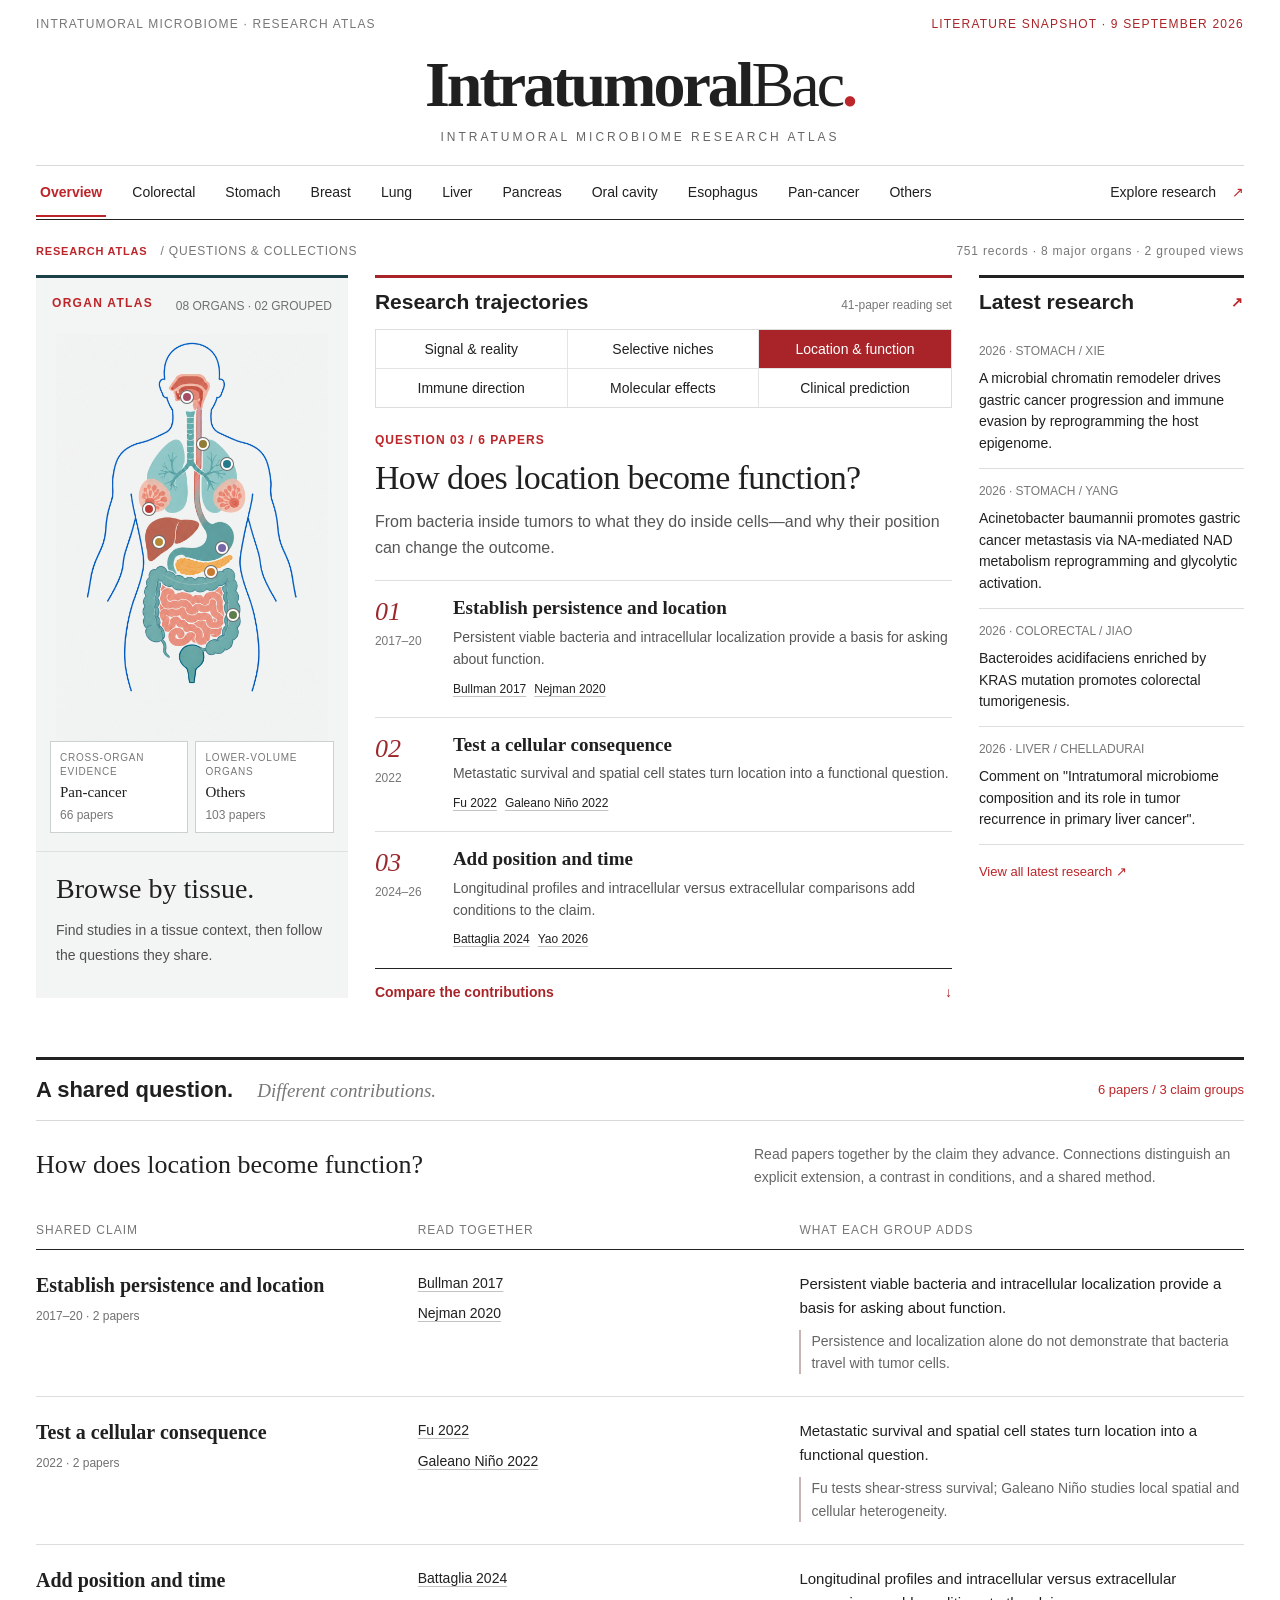
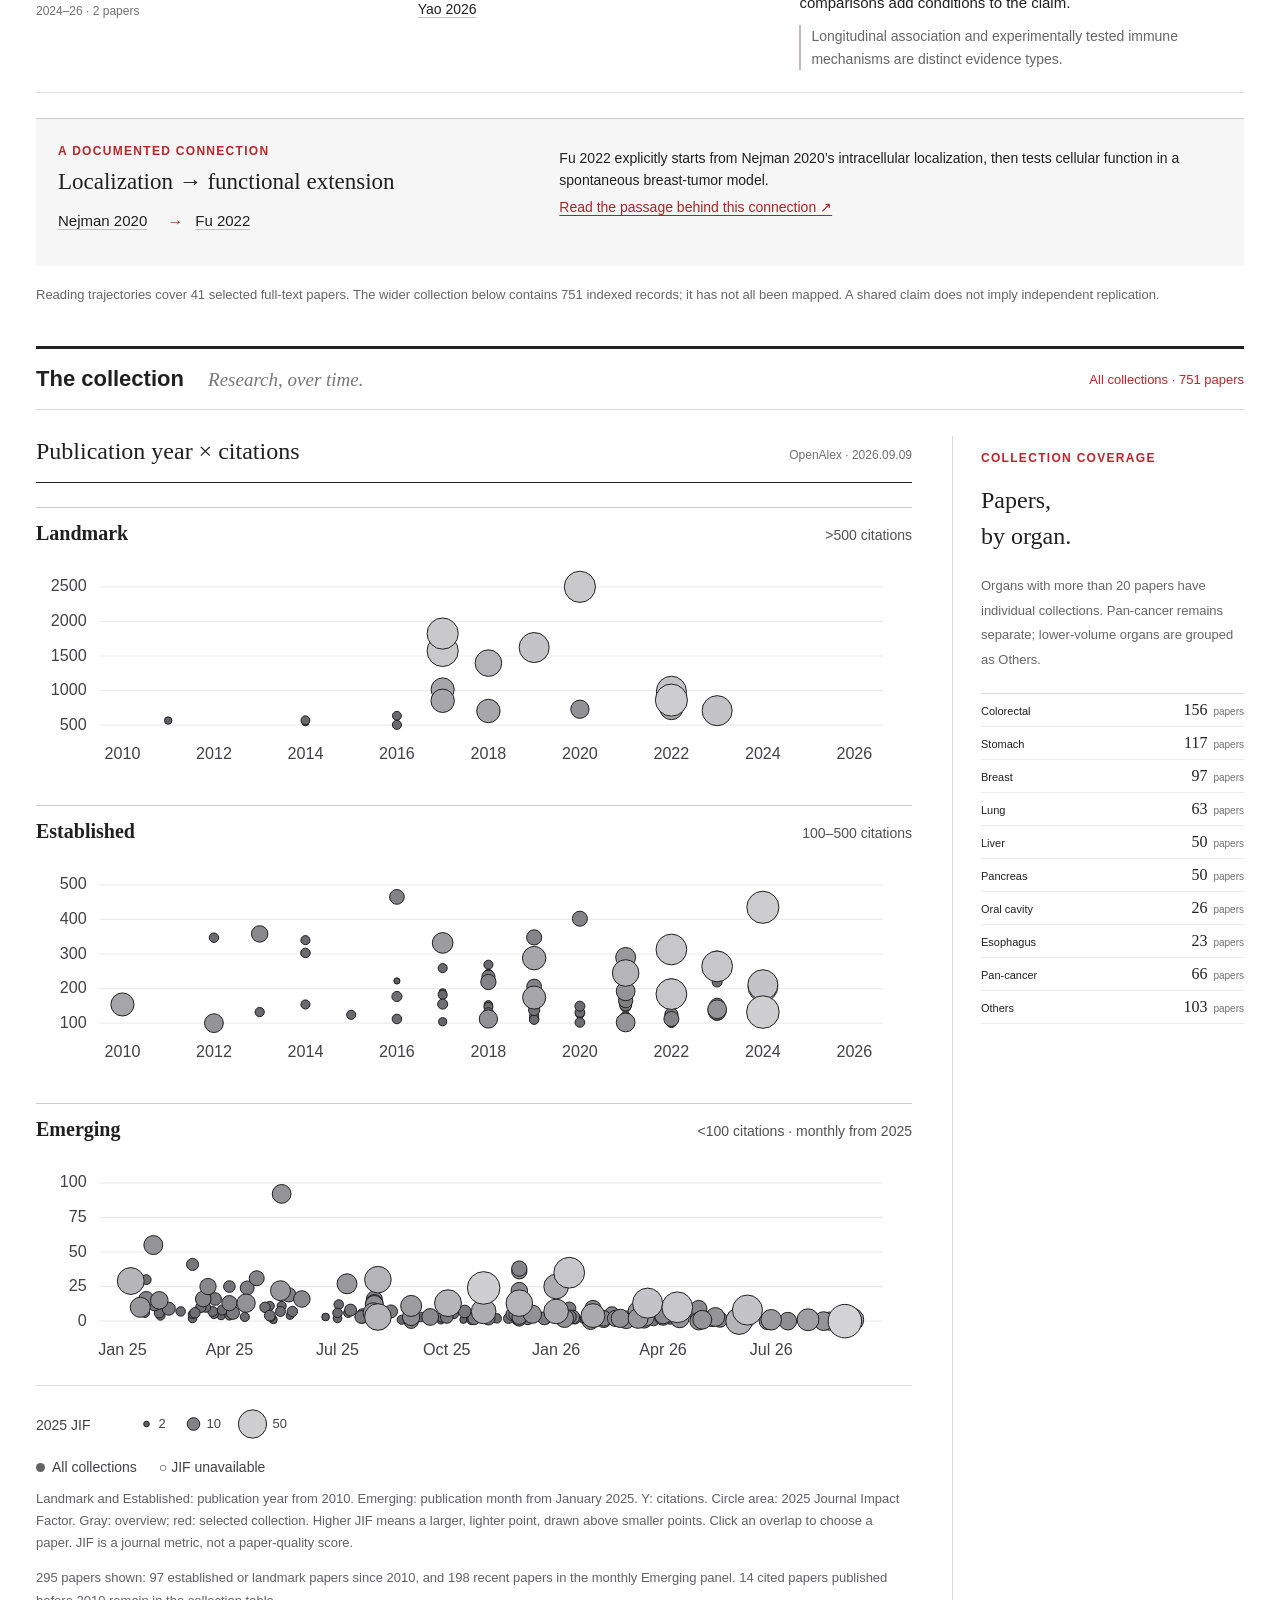
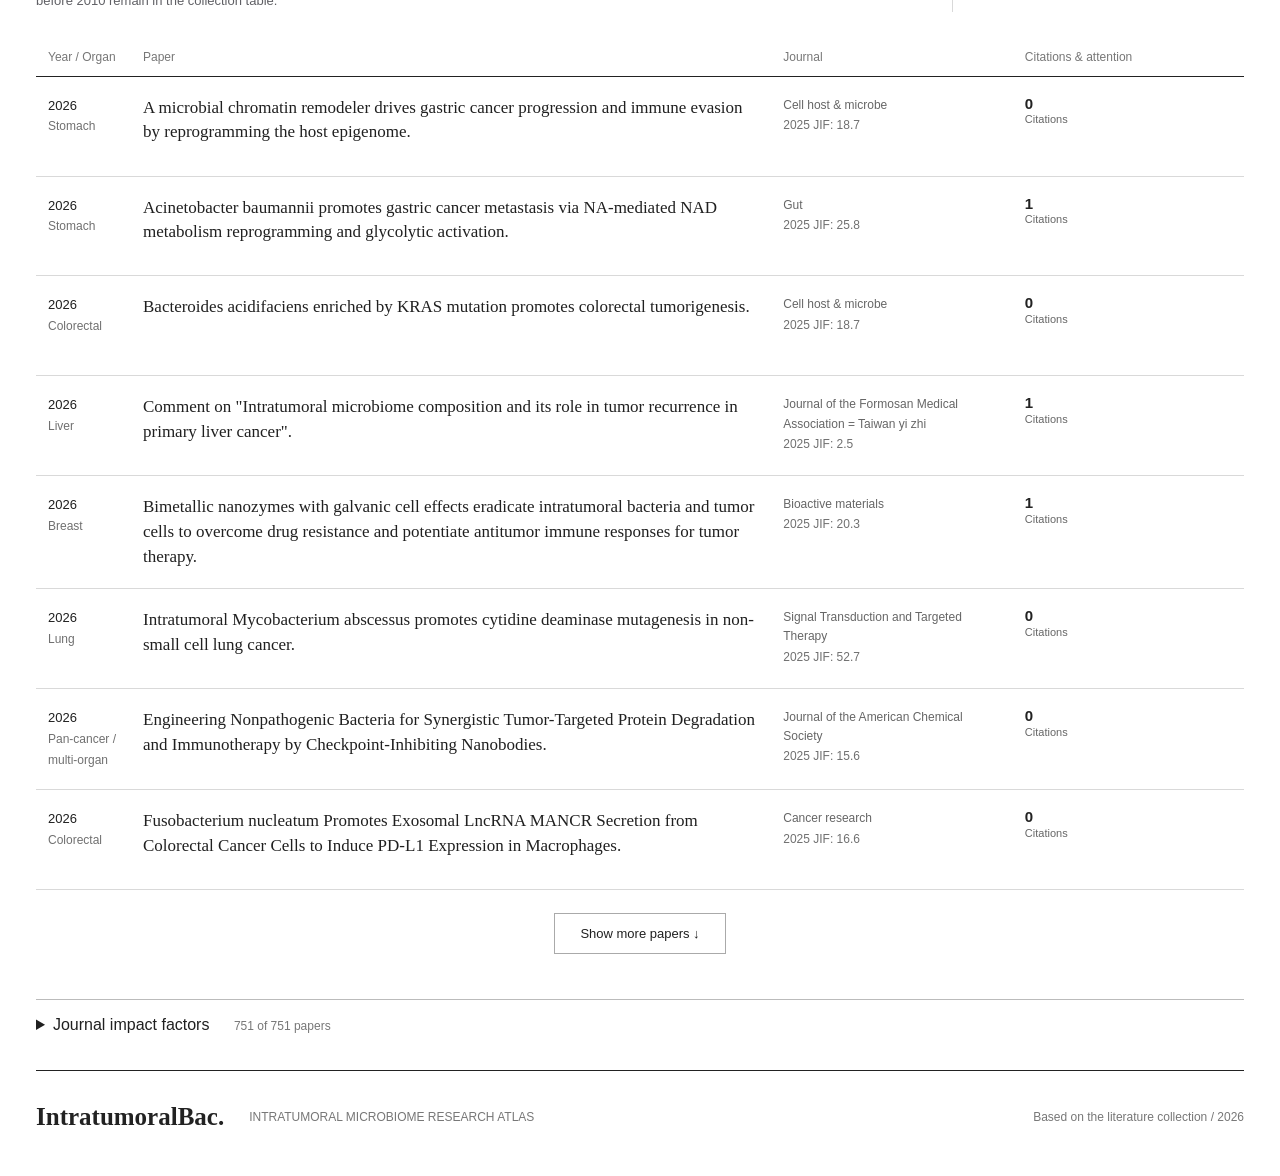
==== index.html @ 0d94b86c "Add research trajectories and editorial citation plots" ====
<!doctype html>
<html lang="en">
<head><meta charset="utf-8"><meta name="viewport" content="width=device-width,initial-scale=1"><title>IntratumoralBac — Intratumoral Microbiome Research</title><meta name="description" content="Explore intratumoral microbiome research by organ, research question, publication year and citations."><link rel="stylesheet" href="style.css"><link rel="stylesheet" href="homepage-study.css"></head>
<body>
<div class="edition"><span>INTRATUMORAL MICROBIOME · RESEARCH ATLAS</span><span>LITERATURE SNAPSHOT · 9 SEPTEMBER 2026</span></div>
<header><a class="wordmark" href="./">Intratumoral<span>Bac</span><i>.</i></a><div class="mast-sub">INTRATUMORAL MICROBIOME RESEARCH ATLAS</div></header>
<nav aria-label="Research topics"><div class="nav-left"><button class="active" data-organ="All">Overview</button></div><a href="#archive">Explore research <span>↗</span></a></nav>
<main>
<div class="issue-line"><span><b>RESEARCH ATLAS</b> / QUESTIONS & COLLECTIONS</span><span id="inventory"></span></div>
<section class="front">
<article class="atlas">
<div class="atlas-top"><span class="eyebrow">ORGAN ATLAS</span><span class="small" id="atlas-count"></span></div>
<div class="body-map"><img src="assets/organ-map.png" alt="Flat human anatomy illustration showing the major organ collections in the research atlas"></div>
<div class="atlas-groups" id="atlas-groups" aria-label="Grouped research collections"></div>
<div class="atlas-caption"><h1>Browse by tissue.</h1><p>Find studies in a tissue context, then follow the questions they share.</p><span class="small">Hover over a point to see the organ and paper count. Pan-cancer and lower-volume organs have dedicated grouped views.</span></div>
</article>
<section class="research-path" aria-label="Research trajectories"><div class="path-heading"><h2 class="rule-title">Research trajectories</h2><span>41-paper reading set</span></div><div id="trajectory-picker" aria-label="Choose a research question"></div><div id="trajectory-lead" aria-live="polite"></div><div id="trajectory-stages"></div><a class="path-link" href="#claim-families">Compare the contributions <span>↓</span></a></section><section class="focus" aria-label="Research focus" hidden><h2 class="rule-title">Research focus</h2><div id="focus"></div><div class="editor-note"><span class="eyebrow">OUR REVIEW LENS</span><h3>Technical rigor.<br>Conceptual novelty.</h3><p>How reliable is the microbial signal? What new question does the study open?</p><span class="small">Review coverage is calculated from the current collection.</span></div></section><aside><h2 class="rule-title"><a class="rule-link" href="latest.html">Latest research <span>↗</span></a></h2><div id="recent"></div><a class="text-link" href="latest.html">View all latest research ↗</a></aside>
</section>
<section class="claim-section" id="claim-families"><div class="section-head"><h2>A shared question. <em>Different contributions.</em></h2><span id="family-scope"></span></div><div class="claim-intro"><h3 id="family-title"></h3><p>Read papers together by the claim they advance. Connections distinguish an explicit extension, a contrast in conditions, and a shared method.</p></div><div id="family-table"></div><div class="connection-strip" id="connection-strip"></div><p class="coverage-note">Reading trajectories cover 41 selected full-text papers. The wider collection below contains 751 indexed records; it has not all been mapped. A shared claim does not imply independent replication.</p></section><section class="archive" id="archive"><div class="section-head"><h2>The collection <em>Research, over time.</em></h2><span id="selection-label">All organs</span></div><div class="index-layout"><div class="chart-panel"><div class="chart-heading"><span>Publication year × citations</span><span class="small">OpenAlex · 2026.09.09</span></div><div class="chart-plots"><section class="citation-band"><h3>Landmark <span>&gt;500 citations</span></h3><svg id="chart-high" viewBox="0 0 760 190" role="img" aria-label="Landmark papers with more than 500 citations"></svg></section><section class="citation-band"><h3>Established <span>100–500 citations</span></h3><svg id="chart-mid" viewBox="0 0 760 190" role="img" aria-label="Established papers with 100 to 500 citations"></svg></section><section class="citation-band"><h3>Emerging <span>&lt;100 citations</span></h3><svg id="chart-low" viewBox="0 0 760 190" role="img" aria-label="Emerging and recent papers with fewer than 100 citations"></svg></section></div><div class="size-legend" aria-label="Circle size legend"><span>2025 JIF</span><svg width="175" height="48" viewBox="0 0 175 48" aria-hidden="true"><circle cx="18" cy="23" r="2.828" fill="#aaa" stroke="#808080"/><text x="30" y="27">2</text><circle cx="65" cy="23" r="6.325" fill="#aaa" stroke="#808080"/><text x="78" y="27">10</text><circle cx="124" cy="23" r="14.142" fill="#aaa" stroke="#808080"/><text x="144" y="27">50</text></svg></div><div class="legend"><span><i style="background:#b83b35"></i>Breast</span><span><i style="background:#b58a36"></i>Liver</span><span><i style="background:#277b88"></i>Lung</span></div><p class="small">X: publication year. Each citation band has its own raw-count Y scale. Circle area: 2025 Journal Impact Factor (released 2026). Select a dot to read the record.</p></div><div class="reading-note"><span class="eyebrow">READING THE EVIDENCE</span><h3>One study.<br>Two questions.</h3><p><b>RIGOR</b> Is the tissue signal reliable?</p><p><b>NOVELTY</b> What does it change?</p><p class="small">Relevant original studies enter the collection. Assessments develop through full-text review.</p></div></div>
<div class="table-wrap"><table><thead><tr><th>Year / Organ</th><th>Paper</th><th>Journal</th><th>Citations &amp; attention</th></tr></thead><tbody id="papers"></tbody></table></div><button id="more" class="more">Show more papers ↓</button></section>
<details class="journal-audit"><summary>Journal impact factors <span id="jif-coverage"></span></summary><p class="small">2025 metric year · 2026 release. Publisher figures are distinguished from institutional reproductions of JCR data. Missing values are not zero. Journal-level metrics do not evaluate individual papers.</p><a class="text-link" href="journal_impact_factors_2025.json" download>Download metrics and sources ↧</a><div class="table-wrap"><table><thead><tr><th>Journal</th><th>Papers</th><th>2025 JIF</th><th>Verification</th><th>Reference</th></tr></thead><tbody id="journal-table"></tbody></table></div></details></main>
<footer><a class="footer-brand" href="./">IntratumoralBac.</a><p>INTRATUMORAL MICROBIOME RESEARCH ATLAS</p><span>Based on the literature collection / 2026</span></footer>
<dialog id="paper-dialog"><button class="close" aria-label="Close record">×</button><div id="detail"></div></dialog>
<script src="organ-config.js"></script><script src="landmark-config.js"></script><script src="data.js"></script><script src="journal-metrics.js"></script><script src="app.js"></script>
<script src="reading-set.js"></script><script src="homepage-study.js"></script><script src="https://embed.altmetric.com/assets/embed.js"></script></body></html>
---- style.css ----
:root{--ink:#202020;--muted:#707070;--line:#d9d9d9;--red:#bc2529;--serif:Georgia,"Times New Roman","Noto Serif SC","Songti SC",SimSun,serif}*{box-sizing:border-box}html{scroll-behavior:smooth}body{margin:0;background:#fff;color:var(--ink);font-family:Arial,"Microsoft YaHei",sans-serif;font-size:16px}a{color:inherit;text-decoration:none}button{font:inherit;color:inherit;cursor:pointer}button:focus-visible,a:focus-visible{outline:3px solid #147da0;outline-offset:4px}.edition{max-width:1280px;margin:auto;padding:17px 0 0;display:flex;justify-content:space-between;font-size:11px;letter-spacing:1.2px;color:#777}header{text-align:center;padding:24px 0 21px}.wordmark{font:64px/.95 var(--serif);letter-spacing:-3px;font-weight:bold}.wordmark span{font-weight:normal}.wordmark i{color:var(--red);font-style:normal}.mast-sub{font-size:12px;letter-spacing:6px;margin-top:14px;color:#666}nav{border-top:1px solid var(--line);border-bottom:1px solid #222;max-width:1280px;margin:auto;display:flex;justify-content:space-between;align-items:center;min-height:55px}nav .nav-left{display:flex;gap:35px}nav button{border:0;background:none;padding:17px 4px;font-size:14px;position:relative}nav button.active{color:var(--red);font-weight:bold}nav button.active:after{content:"";position:absolute;height:3px;background:var(--red);bottom:-1px;left:0;right:0}nav>a{font-size:14px}nav>a span{color:var(--red);margin-left:12px}main{max-width:1280px;margin:auto}.issue-line{display:flex;justify-content:space-between;font-size:12px;color:#777;padding:24px 0 17px;letter-spacing:.8px}.issue-line b{color:var(--red);font-size:11px;margin-right:9px}.front{display:grid;grid-template-columns:minmax(0,1.8fr) minmax(0,1fr) minmax(0,.95fr);gap:27px}.atlas{background:#f3f5f4;position:relative;overflow:hidden;border-top:3px solid #1c4047}.atlas-top{display:flex;justify-content:space-between;padding:20px 24px}.eyebrow{color:var(--red);font-size:12px;letter-spacing:1.3px;font-weight:bold}.small{font-size:12px;line-height:1.7;color:var(--muted)}.body-map{position:relative;width:76%;max-width:340px;margin:-2px auto -3px}.body-map img{width:100%;display:block;mix-blend-mode:multiply}.hotspot{position:absolute;z-index:1;background:white;border:1px solid #245566;border-radius:0;padding:7px 9px;color:#245566;font-size:13px;box-shadow:0 2px 8px #00000008}.hotspot:hover{background:#245566;color:white}.hotspot span{margin-left:8px}.breast{left:-5%;top:29%}.lung{right:-5%;top:30%}.liver{left:-6%;top:49%}.atlas-caption{padding:20px 27px 26px;border-top:1px solid #dce2df}.atlas h1{font:33px/1.35 var(--serif);margin:0 0 12px}.atlas p{font-size:14px;line-height:1.8;margin:0 0 10px;color:#515151}.rule-title{margin:0;border-top:3px solid #222;padding:12px 0 15px;font-size:19px;font-weight:bold}.rule-title span{font-size:10px;letter-spacing:1.5px;color:#777;margin-left:8px}.focus-item{padding:10px 0 24px;margin-bottom:18px;border-bottom:1px solid var(--line)}.focus-item h3{font:23px/1.5 var(--serif);font-weight:bold;margin:12px 0}.focus-item .summary{font-size:14px;line-height:1.8;color:#666}.paper-open{border:0;background:none;padding:0;text-align:left}.paper-open:hover{color:var(--red)}.meta{font-size:11px;color:#777;line-height:1.6}.editor-note{padding-top:5px}.editor-note h3{font:23px/1.5 var(--serif);margin:10px 0}.editor-note p{font-size:14px;line-height:1.8;color:#555}.recent-item{background:#f5f5f5;margin-bottom:9px;padding:15px 16px}.recent-item h3{font-size:14px;line-height:1.7;margin:7px 0 0;font-weight:600}.recent-item .meta{font-size:11px;text-transform:uppercase}.text-link{font-size:13px;display:block;margin-top:19px;color:var(--red)}.archive{margin-top:55px;border-top:3px solid #222}.section-head{display:flex;align-items:center;justify-content:space-between;border-bottom:1px solid var(--line);padding:17px 0}.section-head h2{font-size:22px;margin:0}.section-head em{font:italic 19px var(--serif);font-weight:normal;margin-left:18px;color:#777}.section-head>span{font-size:13px;color:var(--red)}.index-layout{display:grid;grid-template-columns:3fr 1fr;gap:40px;padding:26px 0}.chart-heading{display:flex;justify-content:space-between;font-size:14px}.chart-panel svg{width:100%;display:block;margin:20px 0 5px}.chart-panel p{margin-bottom:0}.legend{display:flex;gap:20px;font-size:12px}.legend i{display:inline-block;width:8px;height:8px;border-radius:50%;margin-right:7px}.reading-note{border-left:1px solid var(--line);padding:12px 0 0 28px}.reading-note h3{font:27px/1.5 var(--serif);margin:16px 0 20px}.reading-note p{font-size:13px;line-height:1.9;color:#666}.reading-note b{color:#222}.table-wrap{overflow:auto}table{border-collapse:collapse;width:100%;text-align:left;font-size:13px}th{font-size:12px;color:#777;font-weight:normal;padding:12px 12px;border-bottom:1px solid #222}td{padding:19px 12px;border-bottom:1px solid var(--line);line-height:1.6;vertical-align:top}td:first-child{width:95px}td:nth-child(2){width:53%}td:nth-child(3){width:20%;font-size:12px;color:#666}td:nth-child(2) button{font:17px/1.45 var(--serif)}td:last-child{white-space:nowrap;color:#888;font-size:12px}.more{display:block;margin:23px auto 45px;padding:12px 25px;background:white;border:1px solid #aaa;font-size:13px}.more:hover{background:#222;color:white}footer{max-width:1280px;margin:0 auto;border-top:1px solid #222;padding:27px 0 40px;display:flex;align-items:center;gap:25px;color:#777;font-size:12px}.footer-brand{font:bold 25px var(--serif);color:#222}footer>span{margin-left:auto}dialog{border:1px solid #ddd;padding:40px;max-width:760px;width:90%;max-height:85vh;overflow:auto}dialog::backdrop{background:#0008}.close{float:right;border:0;background:none;font-size:28px}dialog h2{font:30px/1.35 var(--serif)}dialog p{line-height:1.8}dialog .doi{display:inline-block;background:#222;color:white;padding:12px 20px;margin-top:15px;font-size:14px}circle.dot{cursor:pointer;transition:r .15s}circle.dot:hover,circle.dot:focus-visible{fill-opacity:.9;stroke:#555;stroke-width:2;outline:none}svg text{font-family:Arial,sans-serif;font-size:11px;fill:#777}@media(min-width:1400px){.edition,nav,main,footer{max-width:1320px}.body-map{max-width:340px}}@media(max-width:1360px){.edition,nav,main,footer{margin-left:36px;margin-right:36px}}@media(max-width:950px){.front{grid-template-columns:1.3fr 1fr}.front aside{grid-column:1/-1}#recent{display:grid;grid-template-columns:repeat(3,1fr);gap:10px}.index-layout{grid-template-columns:1fr}.reading-note{display:none}.wordmark{font-size:52px}.edition{font-size:10px}.body-map{width:85%}}@media(max-width:600px){.edition,nav,main,footer{margin-left:20px;margin-right:20px}.edition>span:last-child{display:none}header{padding:25px 0}.wordmark{font-size:39px;letter-spacing:-2px}.mast-sub{font-size:10px}nav .nav-left{gap:16px}nav>a{font-size:12px}.front{display:block}.focus,aside{margin-top:28px}.body-map{max-width:300px}.atlas h1{font-size:28px}.atlas-caption{padding:20px}#recent{grid-template-columns:1fr 1fr}.issue-line{font-size:10px}.section-head em{display:block;margin:8px 0 0;font-size:16px}.chart-heading .small{font-size:10px}footer{display:block}.footer-brand{display:block}footer>span{display:block}table{min-width:680px}.archive{margin-top:35px}}

/* English labels cover the original raster labels at their source positions. */
.hotspot,.map-label{display:flex;align-items:center;justify-content:center;background:#f3f5f4;font-size:clamp(10px,1vw,13px);font-weight:600;box-shadow:none;white-space:nowrap}.hotspot{height:6%;padding:0 3px}.breast{left:0;top:29.8%;width:21%}.lung{right:-2%;top:29.8%;width:16%}.liver{left:0;top:48%;width:17%}.map-label{position:absolute;height:6%;pointer-events:none;color:#245566;z-index:2}.stomach{right:-3%;top:48%;width:17%}.pancreas{right:-9%;top:55%;width:25%}.colon{left:-3%;top:67%;width:23%}.bladder{right:-8%;top:78%;width:24%}.mast-sub{letter-spacing:3px}.recent-item h3{line-height:1.5}.focus-item h3{font-size:21px}.focus-item .eyebrow{font-size:10px;letter-spacing:.7px}.atlas h1{font-size:34px}.rule-title{font-size:21px}.table-wrap td:last-child{white-space:normal}

.size-legend{display:flex;align-items:center;gap:10px;font-size:12px;color:#666}.chart-panel .size-legend svg{width:220px;max-width:100%;margin:0}.journal-audit{border-top:1px solid #bbb;margin-bottom:36px;padding-top:16px}.journal-audit summary{cursor:pointer;font-size:16px}.journal-audit summary span{font-size:12px;color:#777;margin-left:20px}.journal-audit td:first-child{width:42%}.journal-audit td:nth-child(2){width:8%}.journal-audit td:nth-child(3){width:12%}.journal-audit td:last-child{white-space:nowrap}.journal-audit a{color:#8a3030}

/* Point-only organ navigation. Labels are disclosed only on hover or keyboard focus. */
.organ-dot{position:absolute;z-index:2;width:13px;height:13px;border:2px solid #fff;border-radius:50%;padding:0;background:#bc2529;box-shadow:0 0 0 1px #6e6e6e;transition:transform .18s ease,background .18s ease}.organ-dot span{position:absolute;left:50%;bottom:calc(100% + 10px);transform:translate(-50%,4px);opacity:0;pointer-events:none;background:#202020;color:#fff;padding:5px 8px;font-size:11px;font-weight:bold;line-height:1;white-space:nowrap;transition:opacity .18s ease,transform .18s ease}.organ-dot:hover,.organ-dot:focus-visible{transform:scale(1.85);background:#8f1e22;outline:none}.organ-dot:hover span,.organ-dot:focus-visible span{opacity:1;transform:translate(-50%,0)}.organ-dot.breast{left:31.5%;top:38.2%}.organ-dot.lung{left:62%;top:31.5%}.organ-dot.liver{left:39.5%;top:51.2%}

.chart-plots{display:grid;gap:20px;margin:20px 0 12px}.citation-band{border-top:1px solid var(--line);padding-top:9px}.citation-band h3{display:flex;justify-content:space-between;margin:0;font-size:12px;letter-spacing:.6px;text-transform:uppercase}.citation-band h3 span{font-weight:normal;color:var(--muted);letter-spacing:0;text-transform:none}.chart-panel .citation-band svg{margin:6px 0 0}@media(max-width:600px){.chart-plots{gap:16px}.citation-band h3{font-size:11px}}

.citation-count{display:block;font-size:11px;line-height:1.4;color:#666}.citation-count b{display:block;font-size:15px;line-height:1.1;color:#222}.citation-count span{display:block}

.altmetric-embed{display:block;margin-top:7px;min-height:22px}

.organ-counts{margin-top:22px;border-top:1px solid var(--line)}.organ-count{display:grid;grid-template-columns:1fr auto auto;gap:7px;align-items:baseline;padding:13px 0;border-bottom:1px solid var(--line);font-size:14px}.organ-count b{font:28px/1 var(--serif);font-weight:normal}.organ-count small{font-size:11px;color:var(--muted)}.organ-total{margin-top:18px}

.taxa-groups{margin-top:20px}.taxa-rank{border-top:1px solid var(--line);padding:12px 0}.taxa-rank h4{display:flex;justify-content:space-between;margin:0 0 8px;font-size:13px}.taxa-rank h4 span{font-size:10px;color:var(--muted);font-weight:normal}.taxa-rank ul,.organ-counts{list-style:none;margin:0;padding:0}.taxa-rank li{display:grid;grid-template-columns:1fr auto auto;gap:6px;align-items:baseline;padding:5px 0;font-size:11px}.taxa-rank li i{line-height:1.35}.taxa-rank li b,.organ-counts b{font:16px/1 var(--serif);font-weight:normal}.taxa-rank li small,.organ-counts small{font-size:10px;color:var(--muted)}.organ-counts{margin-top:20px;border-top:1px solid var(--line)}.organ-counts li{border-bottom:1px solid #ececec}.organ-counts button{width:100%;border:0;background:none;display:grid;grid-template-columns:1fr auto auto;gap:6px;align-items:baseline;padding:8px 0;text-align:left;font-size:11px}.organ-counts button:hover span{color:var(--red)}
@media(max-width:950px){.reading-note{display:block;border-left:0;border-top:1px solid var(--line);padding:24px 0 0}}
.organ-dot.stomach{left:58.5%;top:51.7%;background:#7566a5}.organ-dot.stomach:hover,.organ-dot.stomach:focus-visible{background:#5a4a8b}

/* Dense organ collections stay usable without turning the header into a filter panel. */
nav .nav-left{min-width:0;max-width:calc(100% - 150px);overflow-x:auto;scrollbar-width:thin;white-space:nowrap}.legend{flex-wrap:wrap;row-gap:8px}.organ-dot{margin:-6px 0 0 -6px}circle.dot{transition:transform .15s,fill-opacity .15s;transform-box:fill-box;transform-origin:center}circle.dot:hover,circle.dot:focus-visible{transform:scale(1.35)}
.status-badge{display:inline-block;margin:0 .45rem .35rem 0;padding:.16rem .38rem;border:1px solid #777;color:#555;font:700 .66rem/1.1 Arial,sans-serif;letter-spacing:.08em}.status-badge.retracted{border-color:#9e2f2a;background:#f6e7e5;color:#8b211d}.retraction-note{padding:.75rem;border-left:4px solid #a62f29;background:#f8ecea;color:#5f1d19}

/* The atlas exposes only organ collections above the 20-paper threshold. */
.body-map{width:72%;max-width:360px;margin:-8px auto -2px}.organ-dot span{min-width:max-content;text-align:center;line-height:1.25}.organ-dot span small{display:block;margin-top:3px;color:#d8d8d8;font-size:9px;font-weight:normal}.atlas-groups{display:grid;grid-template-columns:1fr 1fr;gap:9px;margin:0 24px 20px}.atlas-groups button{display:grid;grid-template-columns:1fr auto;align-items:end;gap:3px 10px;border:1px solid #cbd1cf;background:#fff;padding:11px 12px;text-align:left}.atlas-groups button:hover,.atlas-groups button:focus-visible{border-color:#1c4047;background:#e8eeec}.atlas-groups span{grid-column:1/-1;font-size:9px;letter-spacing:.8px;color:#777}.atlas-groups b{font:16px/1.2 var(--serif)}.atlas-groups small{font-size:10px;color:#777;white-space:nowrap}.others-members{margin:16px 0;border-top:1px solid var(--line);border-bottom:1px solid var(--line);padding:10px 0}.others-members summary{cursor:pointer;font-size:12px;font-weight:bold}.others-members ul{list-style:none;margin:8px 0 0;padding:0}.others-members li{display:flex;justify-content:space-between;gap:12px;padding:4px 0;font-size:11px;color:#666}.others-members li b{font:14px/1 var(--serif);font-weight:normal;color:#222}
@media(max-width:600px){.body-map{width:78%}.atlas-groups{margin-left:20px;margin-right:20px}.atlas-groups button{display:block}.atlas-groups b,.atlas-groups small{display:block}.atlas-groups small{margin-top:4px}}

.rule-link{display:flex;align-items:center;justify-content:space-between}.rule-link span{color:var(--red);font-size:14px}.publication-date{font-size:14px;color:#555;border-left:3px solid var(--red);padding-left:12px}.latest-page{padding-bottom:55px}.latest-intro{display:flex;align-items:end;justify-content:space-between;gap:30px;padding:42px 0 25px;border-bottom:3px solid #222}.latest-intro h1{font:46px/1.08 var(--serif);margin:8px 0 0}.latest-intro p{max-width:520px;color:#666;line-height:1.7;margin:0}.latest-toolbar{display:flex;justify-content:space-between;align-items:center;padding:18px 0 8px;color:#777;font-size:13px}.latest-page td:first-child{width:190px}.latest-page td:nth-child(2){width:50%}.latest-page .paper-date{font-weight:bold;color:#222}.back-link{color:var(--red);font-size:13px}@media(max-width:600px){.latest-intro{display:block}.latest-intro h1{font-size:36px}.latest-intro p{margin-top:18px}.latest-toolbar{align-items:flex-start;gap:20px}.latest-page td:first-child{width:155px}}
.paper-abstract{margin:26px 0 20px;padding:20px 0;border-top:1px solid var(--line);border-bottom:1px solid var(--line)}.paper-abstract>p:not(.small){font-size:15px;line-height:1.85;color:#353535}.paper-abstract a{color:var(--red)}
.focus-empty{margin:4px 0 28px;padding:18px 0;border-bottom:1px solid var(--line);font:italic 17px/1.6 var(--serif);color:#777}
---- homepage-study.css ----
:root{--path-red:#a92428;--path-ink:#252525}.edition{font-size:12px}.edition span:last-child{color:var(--path-red)}.front{grid-template-columns:minmax(220px,1fr) minmax(410px,1.85fr) minmax(200px,.85fr);gap:27px}.atlas{align-self:start}.atlas-top{padding:18px 16px;gap:8px;flex-wrap:wrap}.body-map{width:87%;margin:0 auto;max-width:310px}.atlas-caption{padding:20px}.atlas h1{font-size:28px;line-height:1.2}.atlas p{font-size:14px}.atlas-groups{margin:0 14px 18px;gap:7px}.atlas-groups button{display:block;padding:9px}.atlas-groups span{font-size:10px;line-height:1.4;display:block}.atlas-groups b{font-size:15px;display:block;margin:4px 0}.atlas-groups small{font-size:12px;white-space:normal}.atlas-caption>.small{display:none}.path-heading{border-top:3px solid var(--path-red);display:flex;align-items:baseline;justify-content:space-between;gap:14px;padding:12px 0 15px}.path-heading .rule-title{border:0;padding:0;font-size:21px}.path-heading>span{font-size:12px;color:#777;white-space:nowrap}#trajectory-picker{display:grid;grid-template-columns:repeat(3,1fr);gap:0;border:1px solid #ddd;margin-bottom:22px}#trajectory-picker button{border:0;border-right:1px solid #e4e4e4;border-bottom:1px solid #e4e4e4;background:white;padding:10px 6px;font-size:14px;text-align:center;line-height:1.3}#trajectory-picker button:nth-child(3n){border-right:0}#trajectory-picker button:nth-child(n+4){border-bottom:0}#trajectory-picker button[aria-pressed=true]{background:#a92428;color:white}#trajectory-lead .eyebrow{font-size:12px;letter-spacing:1px}#trajectory-lead h2{font:34px/1.12 var(--serif);letter-spacing:-.6px;margin:11px 0 12px}#trajectory-lead>p{font-size:16px;line-height:1.6;color:#555;margin:0 0 20px}.path-stage{display:grid;grid-template-columns:64px 1fr;gap:14px;padding:15px 0;border-top:1px solid #dedede}.stage-number{font:italic 26px/1 var(--serif);color:#9b282b;margin-top:3px}.stage-number span{display:block;font:12px/1.5 Arial,sans-serif;color:#777;margin-top:7px}.path-stage h3{font:700 19px/1.3 var(--serif);margin:0 0 6px}.path-stage p{font-size:14px;line-height:1.55;color:#555;margin:0 0 8px}.paper-ref{border:0;background:none;padding:0 8px 0 0;font-size:12px;text-decoration:underline;text-decoration-color:#c3c3c3;text-underline-offset:3px;margin:0 0 3px;line-height:1.6}.paper-ref:hover{color:var(--path-red)}.path-link{display:flex;justify-content:space-between;padding:15px 0;border-top:1px solid #222;color:var(--path-red);font-size:14px;font-weight:bold}.recent-item{background:none;padding:13px 0;border-bottom:1px solid #ddd;margin:0}.recent-item h3{font-size:14px;font-weight:normal;line-height:1.55}.recent-item .meta{font-size:12px}.recent-item:nth-child(n+5){display:none}.claim-section{margin-top:42px;border-top:3px solid #222;scroll-margin-top:20px}.claim-intro{display:flex;justify-content:space-between;align-items:center;gap:32px;padding:22px 0}.claim-intro h3{font:26px/1.25 var(--serif);max-width:520px;margin:0}.claim-intro p{max-width:490px;font-size:14px;line-height:1.65;color:#666;margin:0}.claim-grid{display:grid;grid-template-columns:1fr 1fr 1.25fr;gap:26px;border-bottom:1px solid #ddd;padding:22px 0}.claim-grid.grid-head{font-size:12px;letter-spacing:1px;color:#777;padding:12px 0;border-bottom:1px solid #222}.claim-grid h4{font:700 20px/1.3 var(--serif);margin:0 0 8px}.claim-grid p{font-size:15px;line-height:1.6;margin:0}.claim-grid .paper-ref{display:block;font-size:14px;margin:0 0 8px;text-align:left}.claim-grid .constraint{font-size:14px;color:#666;margin-top:10px;border-left:2px solid #c9b4b4;padding-left:10px}.connection-strip{border-top:1px solid #ccc;margin-top:25px;background:#f6f6f6;padding:22px;display:grid;grid-template-columns:1fr 1.4fr;gap:28px}.connection-strip h3{font:23px/1.3 var(--serif);margin:8px 0 12px}.connection-strip p{font-size:14px;line-height:1.6;margin:6px 0}.connection-papers{display:flex;align-items:center;gap:12px;flex-wrap:wrap;margin:8px 0}.connection-papers .paper-ref{font-size:15px}.connection-papers>span{color:var(--path-red)}.connection-strip .proof{border:0;background:none;padding:0;color:var(--path-red);font-size:14px;text-decoration:underline;text-underline-offset:3px}.coverage-note{font-size:13px;line-height:1.7;color:#666;margin:18px 0 0}.archive{margin-top:40px}.demo-proof{font-size:14px;line-height:1.7;border-left:3px solid #a92428;background:#f8f6f6;margin:18px 0;padding:15px}.demo-proof small{font-size:12px;color:#666;display:block;margin-bottom:8px}.source-intro{font-size:16px!important}.reading-note h3{font-size:24px}.small{font-size:12px}.section-head>span{font-size:13px}nav .nav-left{gap:22px}.atlas .organ-dot{width:12px;height:12px}@media(max-width:1120px){.front{grid-template-columns:minmax(210px,.85fr) minmax(400px,1.6fr)}.front>aside{grid-column:1/-1}#recent{display:grid;grid-template-columns:repeat(4,1fr);gap:22px}.claim-grid{gap:18px}}@media(max-width:740px){.front{display:flex;flex-direction:column}.research-path{order:0;width:100%}.atlas{order:1;width:100%;margin-top:26px}.front>aside{order:2;width:100%}.body-map{max-width:240px}.atlas-groups{max-width:340px;margin:0 auto 20px}.atlas-caption{text-align:center}.atlas-top{padding:18px 20px}.path-heading{flex-wrap:wrap;gap:6px}#trajectory-lead h2{font-size:31px}.claim-intro{display:block}.claim-intro p{margin-top:12px}.claim-grid{grid-template-columns:1fr;gap:10px}.claim-grid.grid-head{display:none}.claim-grid .paper-ref{display:inline-block;margin-right:12px}.connection-strip{grid-template-columns:1fr;gap:12px}#recent{grid-template-columns:1fr 1fr}.section-head{gap:14px;align-items:start}.section-head>span{max-width:110px;text-align:right}.issue-line{gap:12px}.issue-line>span:last-child{text-align:right}.edition span:last-child{display:block;font-size:10px}.edition{gap:12px;font-size:10px}.mast-sub{font-size:10px;letter-spacing:1.3px}.path-stage{grid-template-columns:47px 1fr;gap:11px}}

/* Editorial chart treatment: strong type, quiet guides, one active accent. */
.chart-heading{font:24px/1.3 var(--serif);align-items:baseline;gap:16px;padding-bottom:15px;border-bottom:1px solid #222}
.chart-heading .small{font:12px/1.5 Arial,sans-serif;white-space:nowrap}
.chart-plots{gap:28px;margin-top:24px}
.citation-band{padding-top:12px;border-top:1px solid #ccc}
.citation-band h3{font:700 20px/1.3 var(--serif);letter-spacing:0;text-transform:none;align-items:baseline;gap:14px}
.citation-band h3 span{font:14px/1.4 Arial,sans-serif;color:#515151}
.chart-panel .citation-band svg{margin-top:12px}
.chart-panel .citation-band svg text{font-size:14px;fill:#424246}
.chart-panel .citation-band circle.dot{transition:fill .15s,stroke .15s,fill-opacity .15s}
.chart-panel .citation-band circle.dot:hover,.chart-panel .citation-band circle.dot:focus-visible{fill-opacity:1;stroke:#72191d;stroke-width:1.5;transform:none}
.chart-panel .citation-band circle.dot:focus-visible{outline:2px solid #202020;outline-offset:3px}
.chart-panel .legend{gap:22px;font-size:14px;color:#424246;margin:10px 0}
.chart-panel .legend i{width:9px;height:9px}
.chart-panel .size-legend{font-size:14px;color:#424246;gap:16px;border-top:1px solid #ddd;padding-top:15px}
.chart-panel .size-legend svg text{fill:#424246;font-size:13px}
.chart-panel .size-legend circle{fill:#626267;stroke:#626267}
.chart-panel>p.small{font-size:13px;line-height:1.7;color:#606065}
@media(max-width:600px){.citation-band{overflow-x:auto}.chart-panel .citation-band svg{min-width:620px}.citation-band h3{font-size:20px}.citation-band h3 span{font-size:13px}.chart-heading{font-size:22px;flex-wrap:wrap}.chart-heading .small{font-size:12px}}
/* White separators keep overlapping filled points distinguishable. */
.chart-panel .citation-band circle.dot{stroke:#fff;stroke-width:1.4px;stroke-opacity:1;vector-effect:non-scaling-stroke}
.chart-panel .citation-band circle.dot[fill="none"]{stroke:#424246;stroke-width:1.2px}
.chart-panel .citation-band circle.dot:hover,.chart-panel .citation-band circle.dot:focus-visible{stroke:#fff;stroke-width:2px}
/* Black-outline variant for comparison. */
.chart-panel .citation-band circle.dot{stroke:#202020;stroke-width:1px;stroke-opacity:1}
.chart-panel .citation-band circle.dot[fill="none"]{stroke:#202020;stroke-width:1px}
.chart-panel .citation-band circle.dot:hover,.chart-panel .citation-band circle.dot:focus-visible{stroke:#111;stroke-width:1.6px}

/* Keep JIF lightness stable on hover; borders and the picker provide emphasis. */
.chart-panel .citation-band circle.dot:hover,.chart-panel .citation-band circle.dot:focus-visible{fill-opacity:1;stroke:#111;stroke-width:1.8px}
.overlap-papers{display:grid;gap:0;margin-top:22px}
.overlap-paper{display:block;width:100%;text-align:left;border:0;border-top:1px solid #d2d2d2;background:white;padding:18px 10px;line-height:1.6}
.overlap-paper:hover{background:#f4f4f4}
.overlap-paper strong{display:block;font:21px/1.35 var(--serif);margin:7px 0;color:#202020}
.overlap-paper>span{display:block;font-size:13px;color:#555}
.overlap-paper .overlap-meta{color:#a92428;font-size:12px}
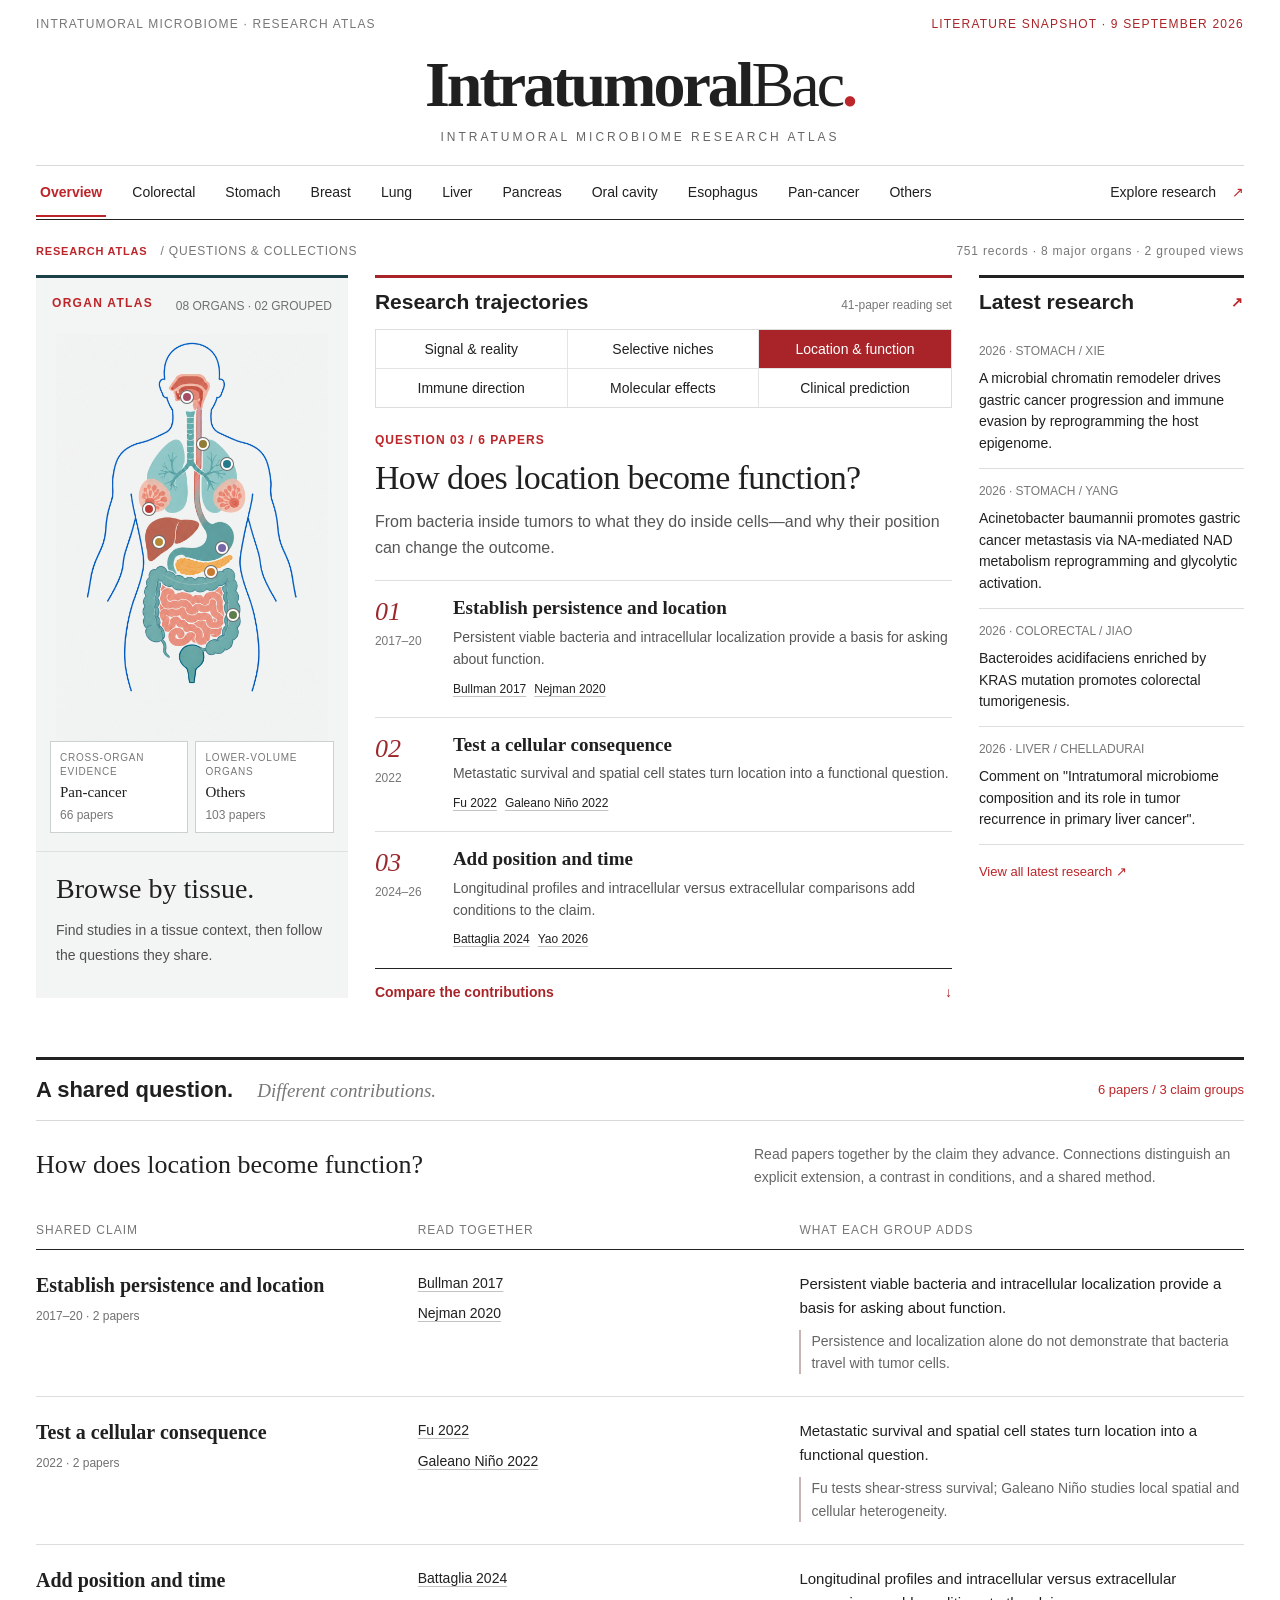
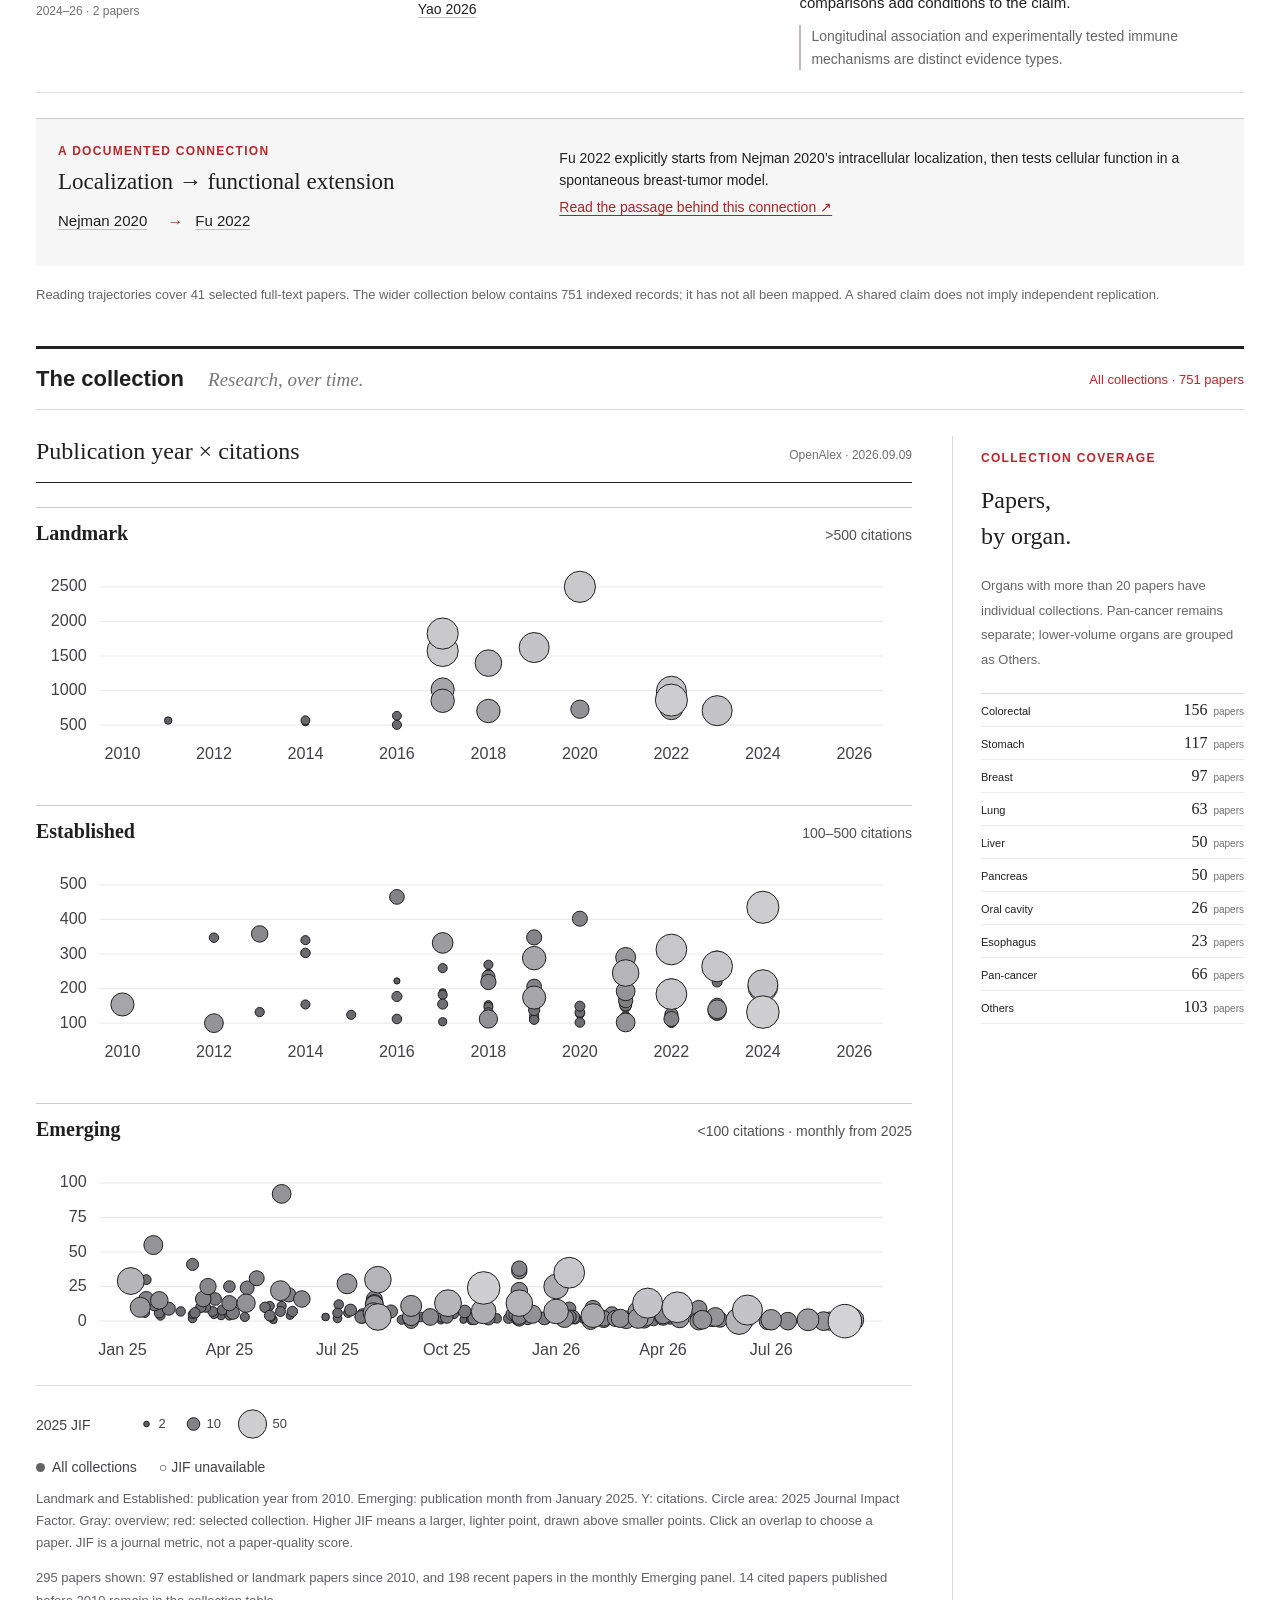
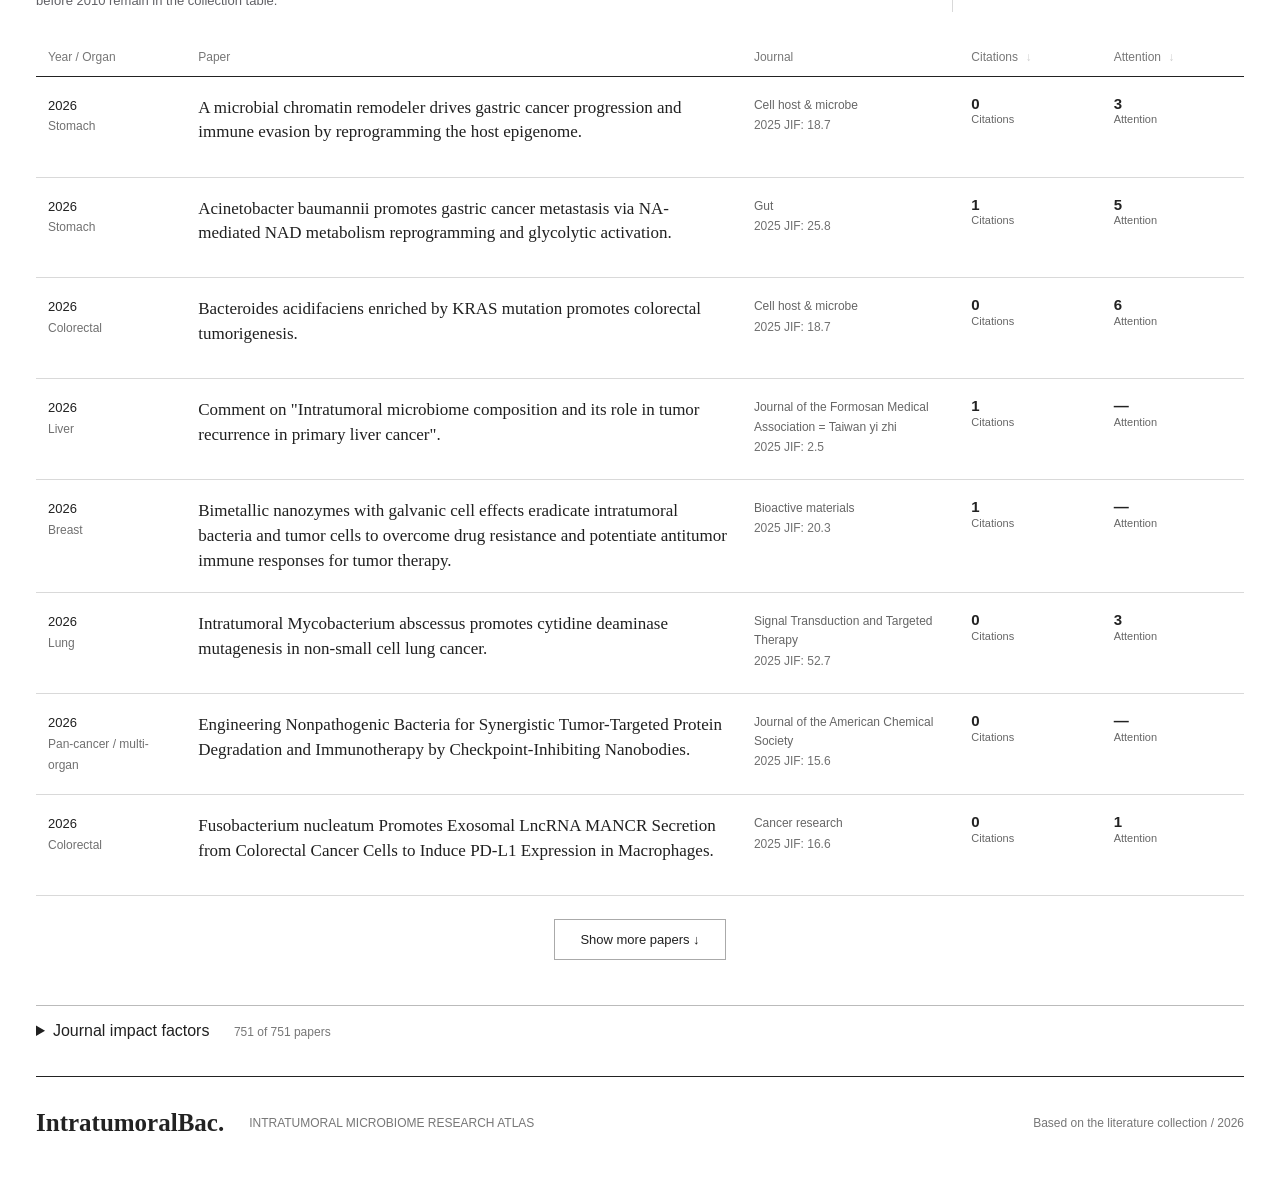
==== commit 97574653: "Restore organ focus and add metric sorting" ====
--- a/index.html
+++ b/index.html
@@ -14,11 +14,11 @@
 <div class="atlas-groups" id="atlas-groups" aria-label="Grouped research collections"></div>
 <div class="atlas-caption"><h1>Browse by tissue.</h1><p>Find studies in a tissue context, then follow the questions they share.</p><span class="small">Hover over a point to see the organ and paper count. Pan-cancer and lower-volume organs have dedicated grouped views.</span></div>
 </article>
-<section class="research-path" aria-label="Research trajectories"><div class="path-heading"><h2 class="rule-title">Research trajectories</h2><span>41-paper reading set</span></div><div id="trajectory-picker" aria-label="Choose a research question"></div><div id="trajectory-lead" aria-live="polite"></div><div id="trajectory-stages"></div><a class="path-link" href="#claim-families">Compare the contributions <span>↓</span></a></section><section class="focus" aria-label="Research focus" hidden><h2 class="rule-title">Research focus</h2><div id="focus"></div><div class="editor-note"><span class="eyebrow">OUR REVIEW LENS</span><h3>Technical rigor.<br>Conceptual novelty.</h3><p>How reliable is the microbial signal? What new question does the study open?</p><span class="small">Review coverage is calculated from the current collection.</span></div></section><aside><h2 class="rule-title"><a class="rule-link" href="latest.html">Latest research <span>↗</span></a></h2><div id="recent"></div><a class="text-link" href="latest.html">View all latest research ↗</a></aside>
+<section class="research-path" aria-label="Research trajectories"><div class="path-heading"><h2 class="rule-title">Research trajectories</h2><span>41-paper reading set</span></div><div id="trajectory-picker" aria-label="Choose a research question"></div><div id="trajectory-lead" aria-live="polite"></div><div id="trajectory-stages"></div><a class="path-link" href="#claim-families">Compare the contributions <span>↓</span></a></section><section class="focus" aria-label="Research focus" hidden><h2 class="rule-title">Research focus <span id="focus-label"></span></h2><div id="focus"></div><div class="editor-note"><span class="eyebrow">OUR REVIEW LENS</span><h3>Technical rigor.<br>Conceptual novelty.</h3><p>How reliable is the microbial signal? What new question does the study open?</p><span class="small">Review coverage is calculated from the current collection.</span></div></section><aside><h2 class="rule-title"><a class="rule-link" href="latest.html">Latest research <span>↗</span></a></h2><div id="recent"></div><a class="text-link" href="latest.html">View all latest research ↗</a></aside>
 </section>
 <section class="claim-section" id="claim-families"><div class="section-head"><h2>A shared question. <em>Different contributions.</em></h2><span id="family-scope"></span></div><div class="claim-intro"><h3 id="family-title"></h3><p>Read papers together by the claim they advance. Connections distinguish an explicit extension, a contrast in conditions, and a shared method.</p></div><div id="family-table"></div><div class="connection-strip" id="connection-strip"></div><p class="coverage-note">Reading trajectories cover 41 selected full-text papers. The wider collection below contains 751 indexed records; it has not all been mapped. A shared claim does not imply independent replication.</p></section><section class="archive" id="archive"><div class="section-head"><h2>The collection <em>Research, over time.</em></h2><span id="selection-label">All organs</span></div><div class="index-layout"><div class="chart-panel"><div class="chart-heading"><span>Publication year × citations</span><span class="small">OpenAlex · 2026.09.09</span></div><div class="chart-plots"><section class="citation-band"><h3>Landmark <span>&gt;500 citations</span></h3><svg id="chart-high" viewBox="0 0 760 190" role="img" aria-label="Landmark papers with more than 500 citations"></svg></section><section class="citation-band"><h3>Established <span>100–500 citations</span></h3><svg id="chart-mid" viewBox="0 0 760 190" role="img" aria-label="Established papers with 100 to 500 citations"></svg></section><section class="citation-band"><h3>Emerging <span>&lt;100 citations</span></h3><svg id="chart-low" viewBox="0 0 760 190" role="img" aria-label="Emerging and recent papers with fewer than 100 citations"></svg></section></div><div class="size-legend" aria-label="Circle size legend"><span>2025 JIF</span><svg width="175" height="48" viewBox="0 0 175 48" aria-hidden="true"><circle cx="18" cy="23" r="2.828" fill="#aaa" stroke="#808080"/><text x="30" y="27">2</text><circle cx="65" cy="23" r="6.325" fill="#aaa" stroke="#808080"/><text x="78" y="27">10</text><circle cx="124" cy="23" r="14.142" fill="#aaa" stroke="#808080"/><text x="144" y="27">50</text></svg></div><div class="legend"><span><i style="background:#b83b35"></i>Breast</span><span><i style="background:#b58a36"></i>Liver</span><span><i style="background:#277b88"></i>Lung</span></div><p class="small">X: publication year. Each citation band has its own raw-count Y scale. Circle area: 2025 Journal Impact Factor (released 2026). Select a dot to read the record.</p></div><div class="reading-note"><span class="eyebrow">READING THE EVIDENCE</span><h3>One study.<br>Two questions.</h3><p><b>RIGOR</b> Is the tissue signal reliable?</p><p><b>NOVELTY</b> What does it change?</p><p class="small">Relevant original studies enter the collection. Assessments develop through full-text review.</p></div></div>
-<div class="table-wrap"><table><thead><tr><th>Year / Organ</th><th>Paper</th><th>Journal</th><th>Citations &amp; attention</th></tr></thead><tbody id="papers"></tbody></table></div><button id="more" class="more">Show more papers ↓</button></section>
-<details class="journal-audit"><summary>Journal impact factors <span id="jif-coverage"></span></summary><p class="small">2025 metric year · 2026 release. Publisher figures are distinguished from institutional reproductions of JCR data. Missing values are not zero. Journal-level metrics do not evaluate individual papers.</p><a class="text-link" href="journal_impact_factors_2025.json" download>Download metrics and sources ↧</a><div class="table-wrap"><table><thead><tr><th>Journal</th><th>Papers</th><th>2025 JIF</th><th>Verification</th><th>Reference</th></tr></thead><tbody id="journal-table"></tbody></table></div></details></main>
+<div class="table-wrap"><table class="paper-table"><thead><tr><th>Year / Organ</th><th>Paper</th><th>Journal</th><th><button class="sort-button" data-paper-sort="citations">Citations <span>↓</span></button></th><th><button class="sort-button" data-paper-sort="attention">Attention <span>↓</span></button></th></tr></thead><tbody id="papers"></tbody></table></div><button id="more" class="more">Show more papers ↓</button></section>
+<details class="journal-audit"><summary>Journal impact factors <span id="jif-coverage"></span></summary><p class="small">2025 metric year · 2026 release. Publisher figures are distinguished from institutional reproductions of JCR data. Missing values are not zero. Journal-level metrics do not evaluate individual papers.</p><a class="text-link" href="journal_impact_factors_2025.json" download>Download metrics and sources ↧</a><div class="table-wrap"><table class="journal-table"><thead><tr><th>Journal</th><th><button class="sort-button active" data-journal-sort="papers">Papers <span>↓</span></button></th><th><button class="sort-button" data-journal-sort="jif">2025 JIF <span>↓</span></button></th><th>Verification</th><th>Reference</th></tr></thead><tbody id="journal-table"></tbody></table></div></details></main>
 <footer><a class="footer-brand" href="./">IntratumoralBac.</a><p>INTRATUMORAL MICROBIOME RESEARCH ATLAS</p><span>Based on the literature collection / 2026</span></footer>
 <dialog id="paper-dialog"><button class="close" aria-label="Close record">×</button><div id="detail"></div></dialog>
 <script src="organ-config.js"></script><script src="landmark-config.js"></script><script src="data.js"></script><script src="journal-metrics.js"></script><script src="app.js"></script>
--- a/style.css
+++ b/style.css
@@ -31,3 +31,4 @@
 .rule-link{display:flex;align-items:center;justify-content:space-between}.rule-link span{color:var(--red);font-size:14px}.publication-date{font-size:14px;color:#555;border-left:3px solid var(--red);padding-left:12px}.latest-page{padding-bottom:55px}.latest-intro{display:flex;align-items:end;justify-content:space-between;gap:30px;padding:42px 0 25px;border-bottom:3px solid #222}.latest-intro h1{font:46px/1.08 var(--serif);margin:8px 0 0}.latest-intro p{max-width:520px;color:#666;line-height:1.7;margin:0}.latest-toolbar{display:flex;justify-content:space-between;align-items:center;padding:18px 0 8px;color:#777;font-size:13px}.latest-page td:first-child{width:190px}.latest-page td:nth-child(2){width:50%}.latest-page .paper-date{font-weight:bold;color:#222}.back-link{color:var(--red);font-size:13px}@media(max-width:600px){.latest-intro{display:block}.latest-intro h1{font-size:36px}.latest-intro p{margin-top:18px}.latest-toolbar{align-items:flex-start;gap:20px}.latest-page td:first-child{width:155px}}
 .paper-abstract{margin:26px 0 20px;padding:20px 0;border-top:1px solid var(--line);border-bottom:1px solid var(--line)}.paper-abstract>p:not(.small){font-size:15px;line-height:1.85;color:#353535}.paper-abstract a{color:var(--red)}
 .focus-empty{margin:4px 0 28px;padding:18px 0;border-bottom:1px solid var(--line);font:italic 17px/1.6 var(--serif);color:#777}
+.sort-button{border:0;background:none;padding:0;color:inherit;font:inherit;text-align:left;white-space:nowrap}.sort-button span{opacity:.35;margin-left:4px}.sort-button:hover,.sort-button.active{color:var(--red)}.sort-button.active{font-weight:bold}.sort-button.active span{opacity:1}.paper-table td:nth-child(2){width:46%}.paper-table td:nth-child(3){width:18%}.paper-table td:nth-child(4),.paper-table td:nth-child(5){width:90px;white-space:nowrap}.attention-cell .altmetric-embed{margin-top:8px}.journal-table td:nth-child(2),.journal-table td:nth-child(3){width:auto}.journal-table td:last-child{white-space:nowrap}
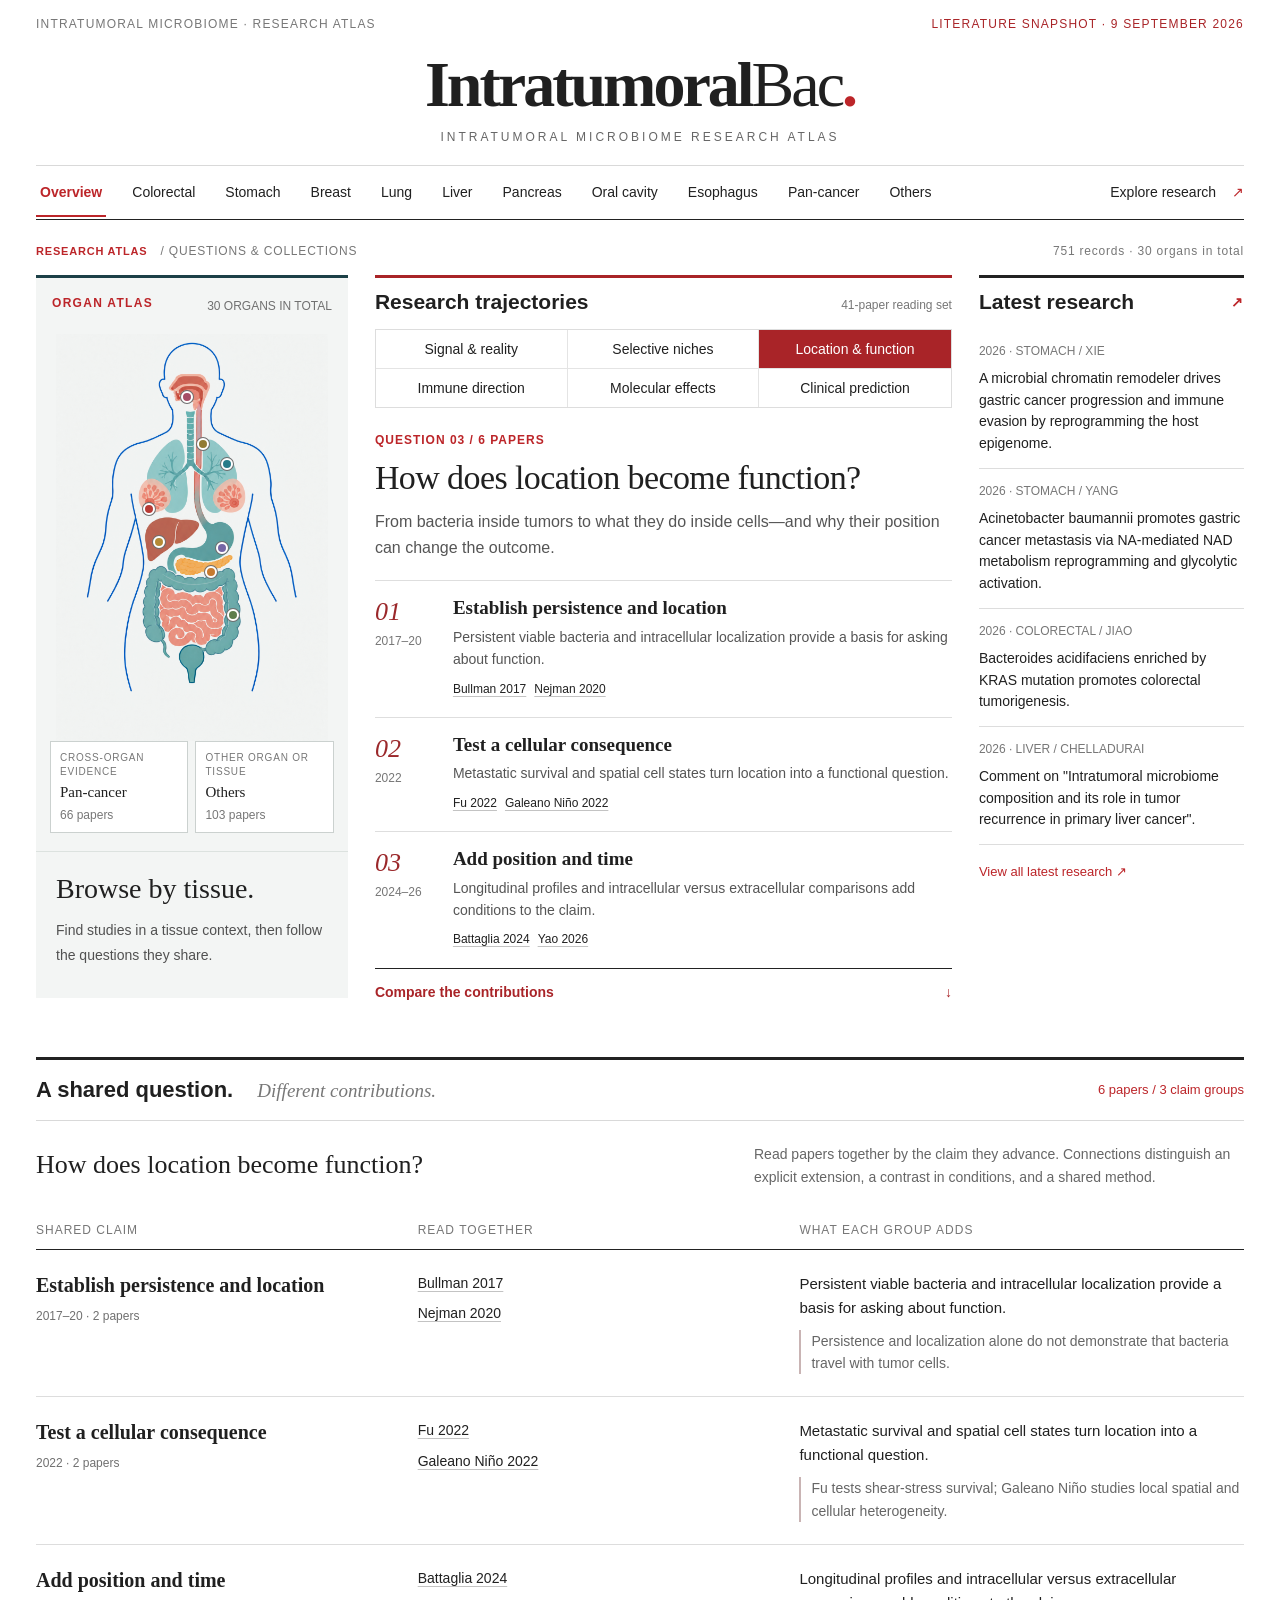
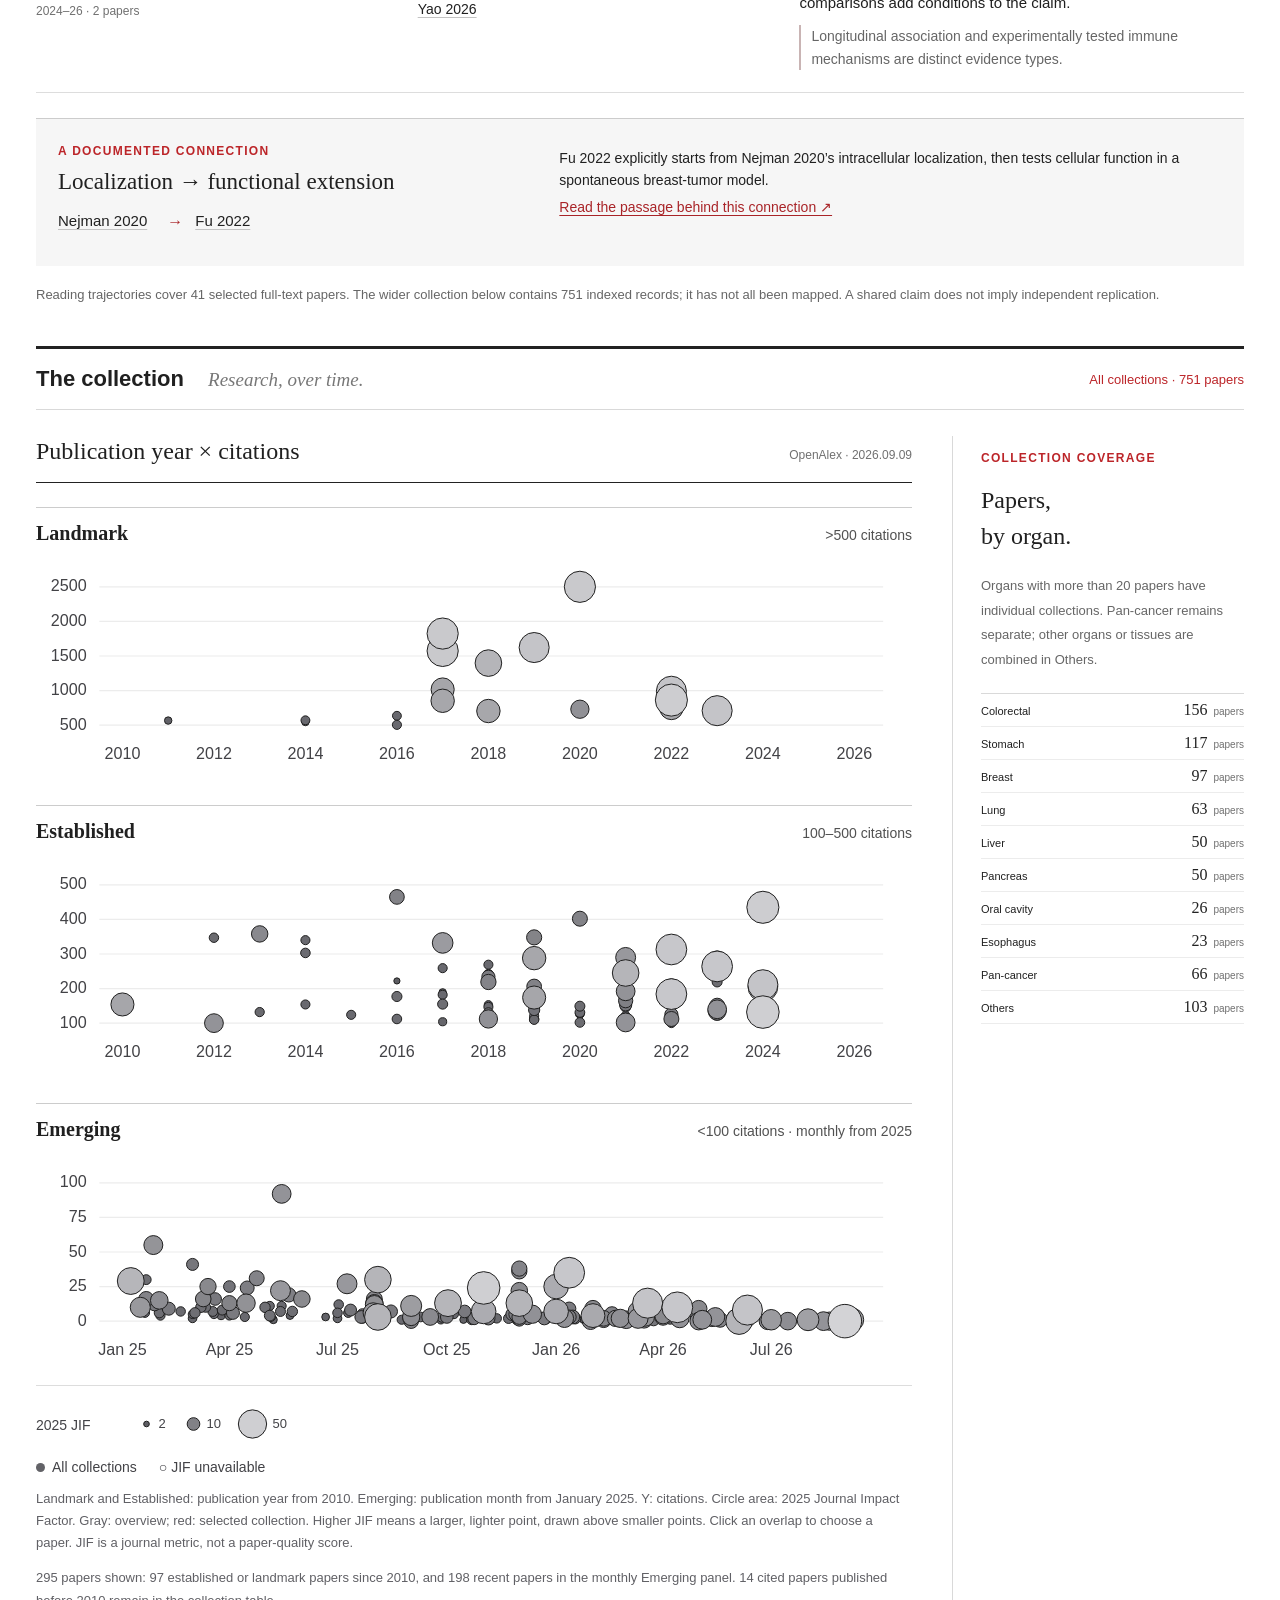
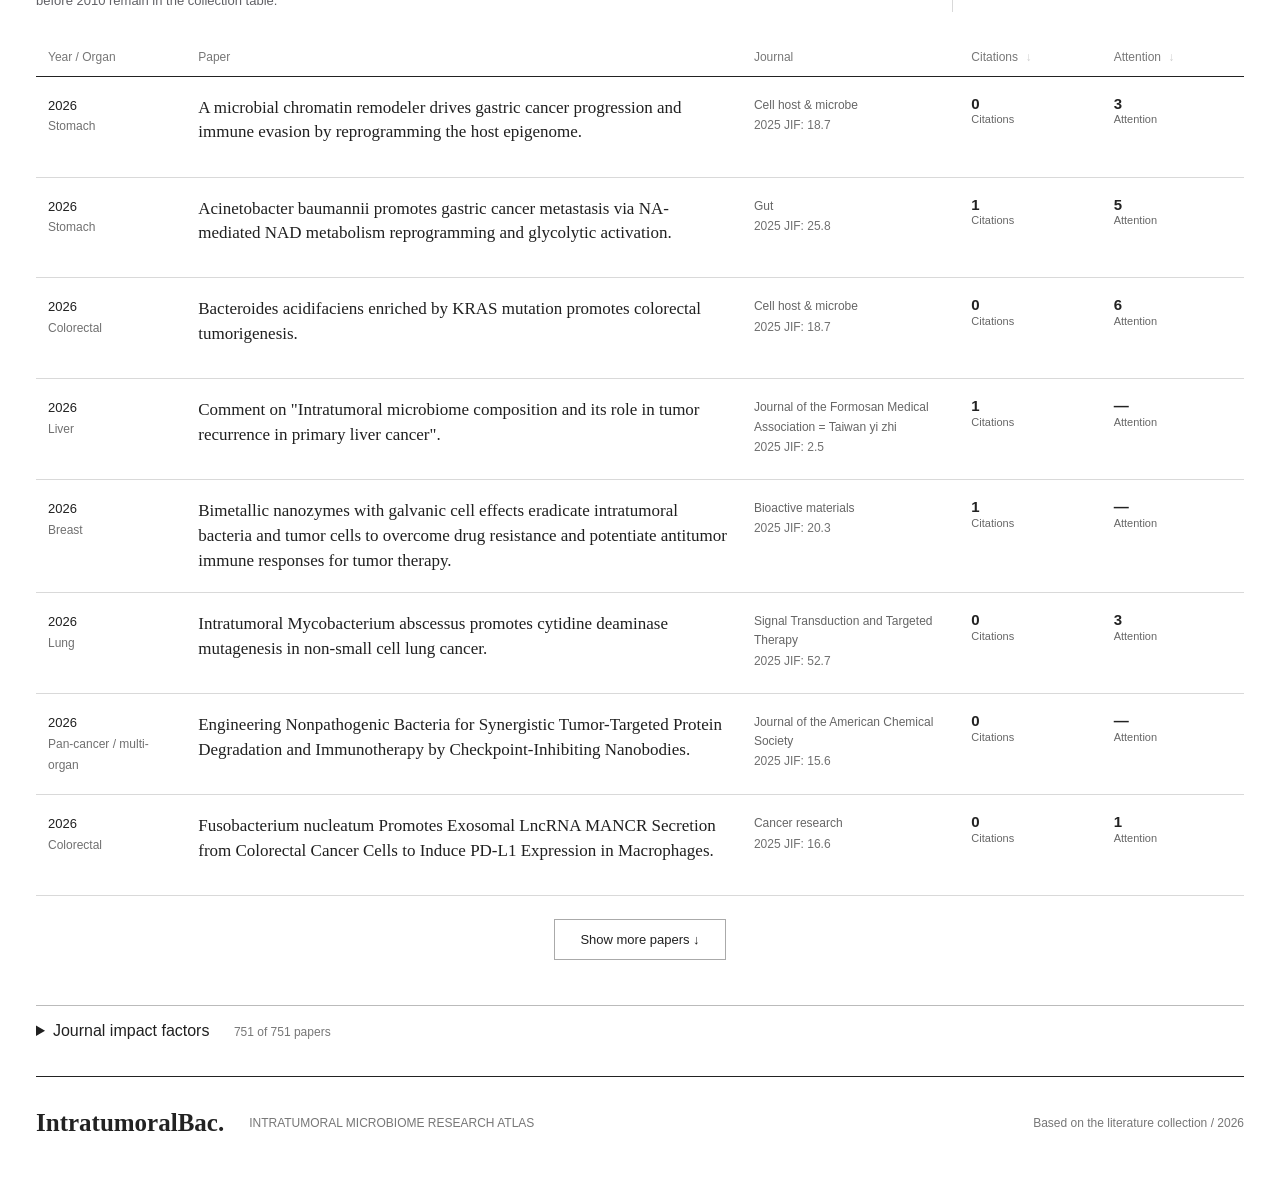
==== commit 8090c98a: "Clarify total organ coverage labels" ====
--- a/index.html
+++ b/index.html
@@ -12,7 +12,7 @@
 <div class="atlas-top"><span class="eyebrow">ORGAN ATLAS</span><span class="small" id="atlas-count"></span></div>
 <div class="body-map"><img src="assets/organ-map.png" alt="Flat human anatomy illustration showing the major organ collections in the research atlas"></div>
 <div class="atlas-groups" id="atlas-groups" aria-label="Grouped research collections"></div>
-<div class="atlas-caption"><h1>Browse by tissue.</h1><p>Find studies in a tissue context, then follow the questions they share.</p><span class="small">Hover over a point to see the organ and paper count. Pan-cancer and lower-volume organs have dedicated grouped views.</span></div>
+<div class="atlas-caption"><h1>Browse by tissue.</h1><p>Find studies in a tissue context, then follow the questions they share.</p><span class="small">Hover over a point to see the organ and paper count. Pan-cancer and other organs or tissues have dedicated collection views.</span></div>
 </article>
 <section class="research-path" aria-label="Research trajectories"><div class="path-heading"><h2 class="rule-title">Research trajectories</h2><span>41-paper reading set</span></div><div id="trajectory-picker" aria-label="Choose a research question"></div><div id="trajectory-lead" aria-live="polite"></div><div id="trajectory-stages"></div><a class="path-link" href="#claim-families">Compare the contributions <span>↓</span></a></section><section class="focus" aria-label="Research focus" hidden><h2 class="rule-title">Research focus <span id="focus-label"></span></h2><div id="focus"></div><div class="editor-note"><span class="eyebrow">OUR REVIEW LENS</span><h3>Technical rigor.<br>Conceptual novelty.</h3><p>How reliable is the microbial signal? What new question does the study open?</p><span class="small">Review coverage is calculated from the current collection.</span></div></section><aside><h2 class="rule-title"><a class="rule-link" href="latest.html">Latest research <span>↗</span></a></h2><div id="recent"></div><a class="text-link" href="latest.html">View all latest research ↗</a></aside>
 </section>
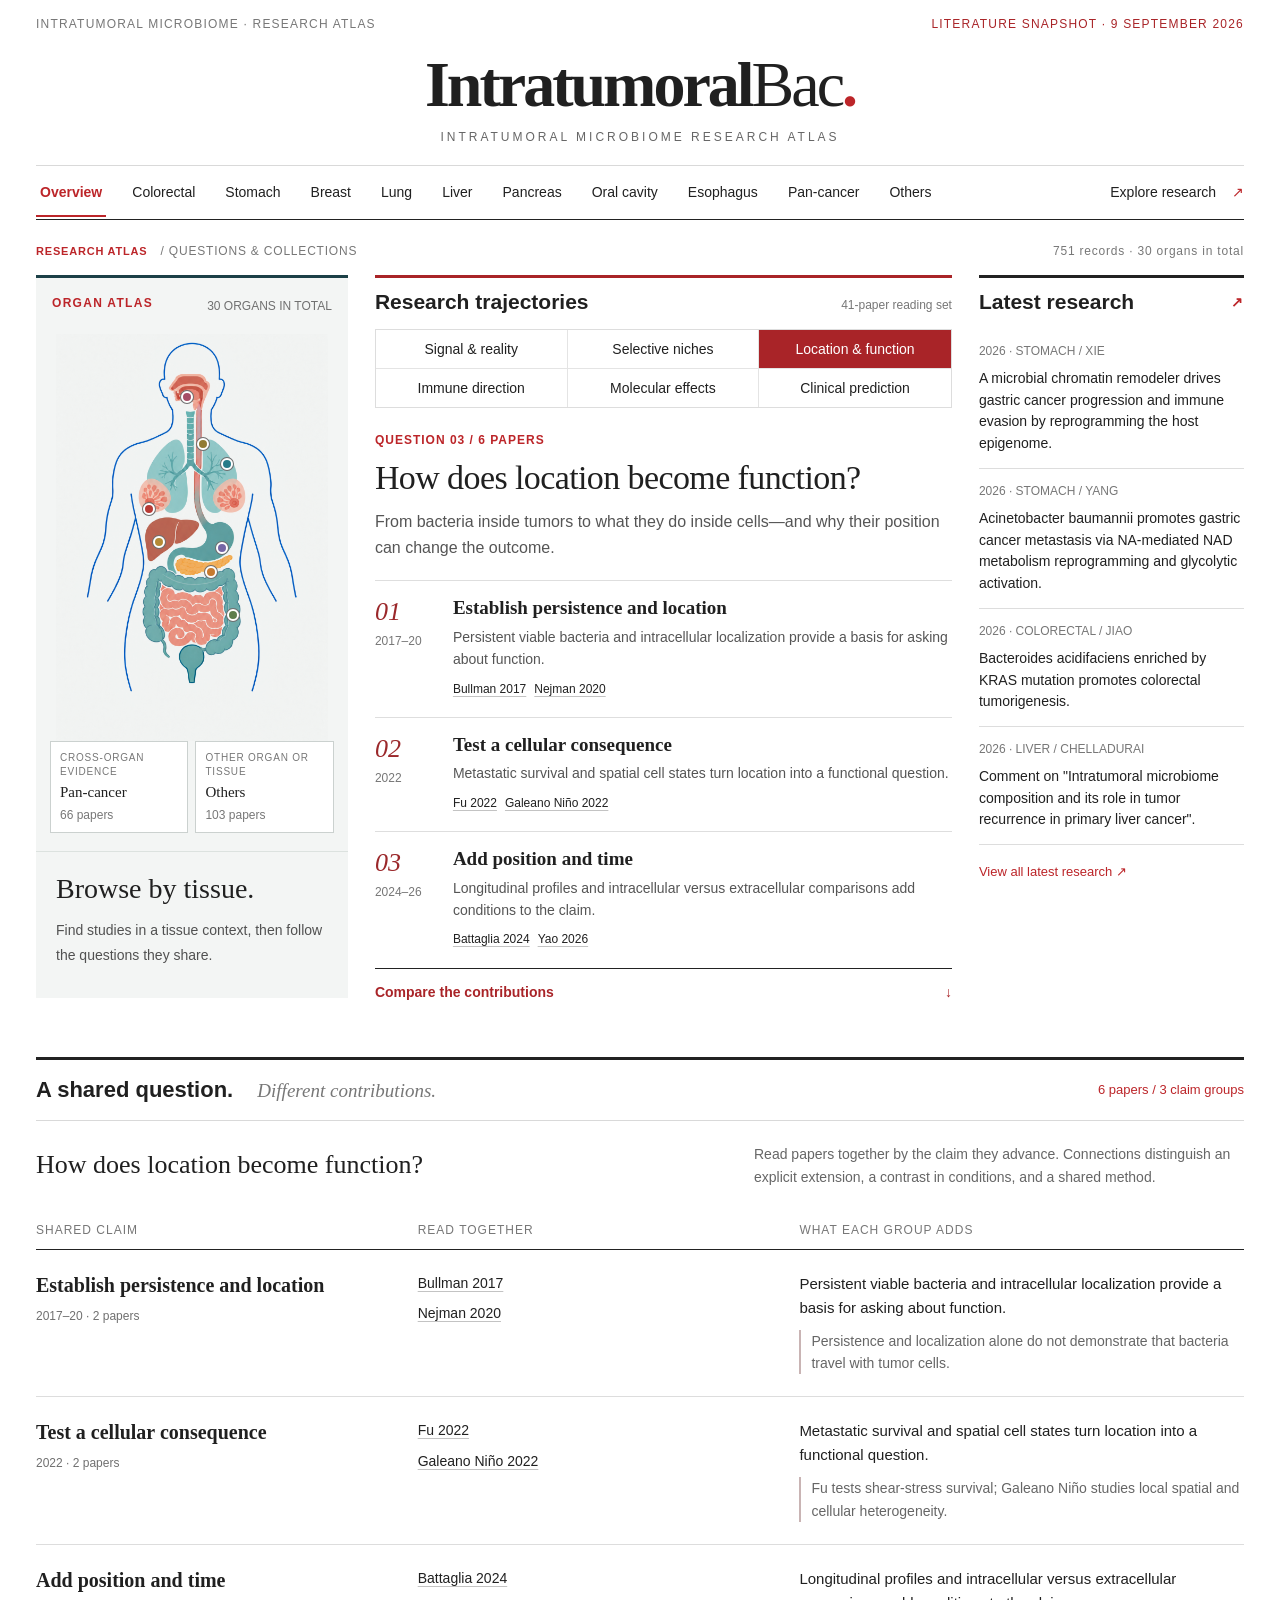
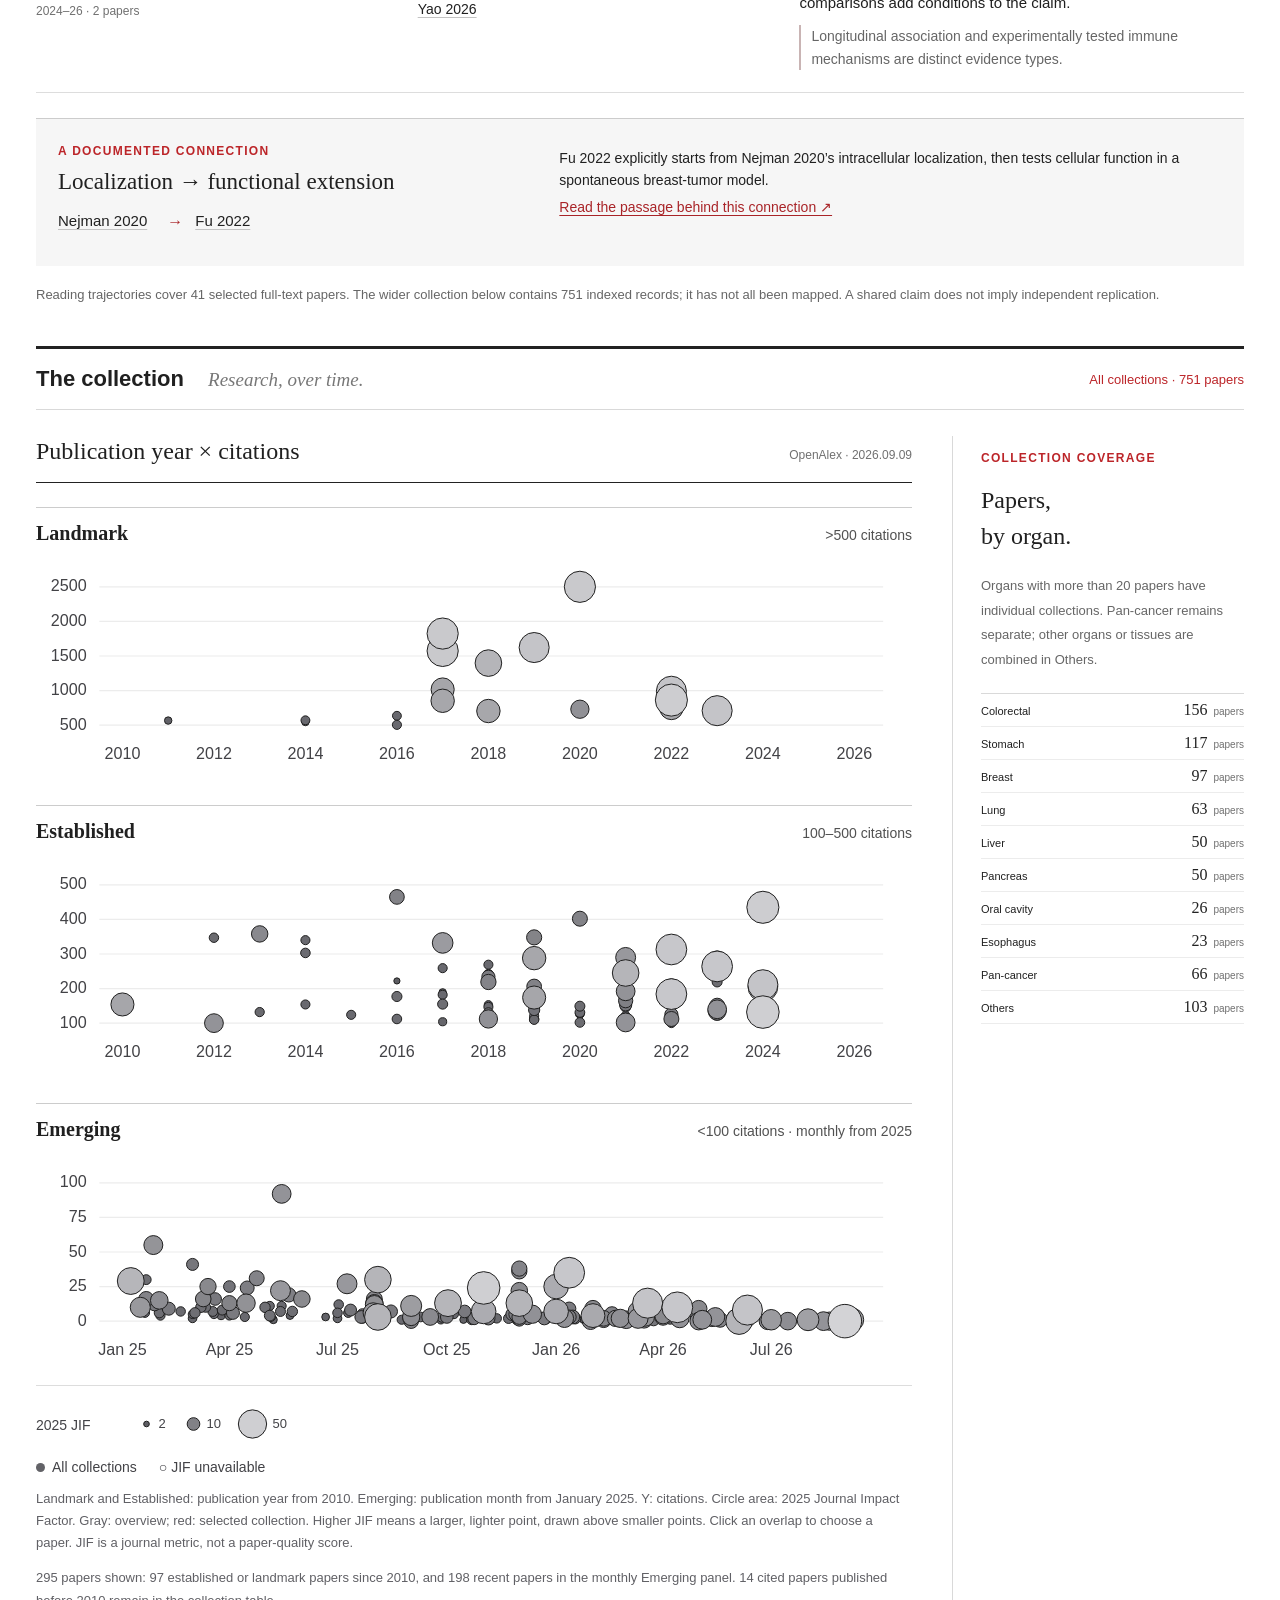
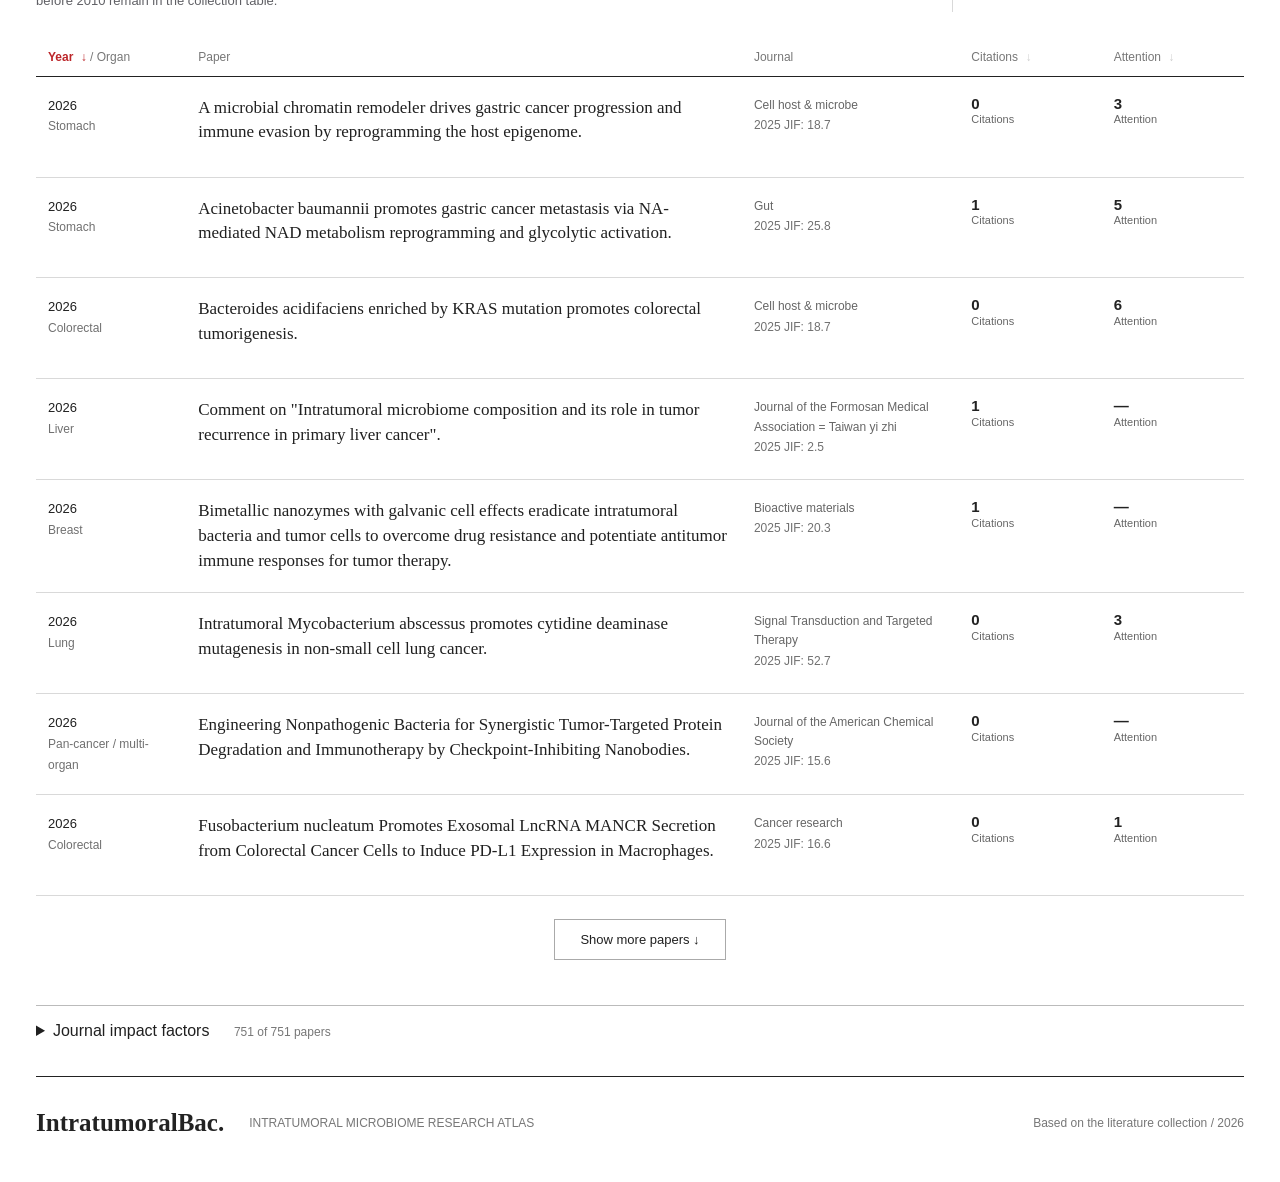
==== commit 80050a47: "Add year sorting to paper table" ====
--- a/index.html
+++ b/index.html
@@ -17,7 +17,7 @@
 <section class="research-path" aria-label="Research trajectories"><div class="path-heading"><h2 class="rule-title">Research trajectories</h2><span>41-paper reading set</span></div><div id="trajectory-picker" aria-label="Choose a research question"></div><div id="trajectory-lead" aria-live="polite"></div><div id="trajectory-stages"></div><a class="path-link" href="#claim-families">Compare the contributions <span>↓</span></a></section><section class="focus" aria-label="Research focus" hidden><h2 class="rule-title">Research focus <span id="focus-label"></span></h2><div id="focus"></div><div class="editor-note"><span class="eyebrow">OUR REVIEW LENS</span><h3>Technical rigor.<br>Conceptual novelty.</h3><p>How reliable is the microbial signal? What new question does the study open?</p><span class="small">Review coverage is calculated from the current collection.</span></div></section><aside><h2 class="rule-title"><a class="rule-link" href="latest.html">Latest research <span>↗</span></a></h2><div id="recent"></div><a class="text-link" href="latest.html">View all latest research ↗</a></aside>
 </section>
 <section class="claim-section" id="claim-families"><div class="section-head"><h2>A shared question. <em>Different contributions.</em></h2><span id="family-scope"></span></div><div class="claim-intro"><h3 id="family-title"></h3><p>Read papers together by the claim they advance. Connections distinguish an explicit extension, a contrast in conditions, and a shared method.</p></div><div id="family-table"></div><div class="connection-strip" id="connection-strip"></div><p class="coverage-note">Reading trajectories cover 41 selected full-text papers. The wider collection below contains 751 indexed records; it has not all been mapped. A shared claim does not imply independent replication.</p></section><section class="archive" id="archive"><div class="section-head"><h2>The collection <em>Research, over time.</em></h2><span id="selection-label">All organs</span></div><div class="index-layout"><div class="chart-panel"><div class="chart-heading"><span>Publication year × citations</span><span class="small">OpenAlex · 2026.09.09</span></div><div class="chart-plots"><section class="citation-band"><h3>Landmark <span>&gt;500 citations</span></h3><svg id="chart-high" viewBox="0 0 760 190" role="img" aria-label="Landmark papers with more than 500 citations"></svg></section><section class="citation-band"><h3>Established <span>100–500 citations</span></h3><svg id="chart-mid" viewBox="0 0 760 190" role="img" aria-label="Established papers with 100 to 500 citations"></svg></section><section class="citation-band"><h3>Emerging <span>&lt;100 citations</span></h3><svg id="chart-low" viewBox="0 0 760 190" role="img" aria-label="Emerging and recent papers with fewer than 100 citations"></svg></section></div><div class="size-legend" aria-label="Circle size legend"><span>2025 JIF</span><svg width="175" height="48" viewBox="0 0 175 48" aria-hidden="true"><circle cx="18" cy="23" r="2.828" fill="#aaa" stroke="#808080"/><text x="30" y="27">2</text><circle cx="65" cy="23" r="6.325" fill="#aaa" stroke="#808080"/><text x="78" y="27">10</text><circle cx="124" cy="23" r="14.142" fill="#aaa" stroke="#808080"/><text x="144" y="27">50</text></svg></div><div class="legend"><span><i style="background:#b83b35"></i>Breast</span><span><i style="background:#b58a36"></i>Liver</span><span><i style="background:#277b88"></i>Lung</span></div><p class="small">X: publication year. Each citation band has its own raw-count Y scale. Circle area: 2025 Journal Impact Factor (released 2026). Select a dot to read the record.</p></div><div class="reading-note"><span class="eyebrow">READING THE EVIDENCE</span><h3>One study.<br>Two questions.</h3><p><b>RIGOR</b> Is the tissue signal reliable?</p><p><b>NOVELTY</b> What does it change?</p><p class="small">Relevant original studies enter the collection. Assessments develop through full-text review.</p></div></div>
-<div class="table-wrap"><table class="paper-table"><thead><tr><th>Year / Organ</th><th>Paper</th><th>Journal</th><th><button class="sort-button" data-paper-sort="citations">Citations <span>↓</span></button></th><th><button class="sort-button" data-paper-sort="attention">Attention <span>↓</span></button></th></tr></thead><tbody id="papers"></tbody></table></div><button id="more" class="more">Show more papers ↓</button></section>
+<div class="table-wrap"><table class="paper-table"><thead><tr><th><button class="sort-button active" data-paper-sort="year">Year <span>↓</span></button><span class="sort-subhead"> / Organ</span></th><th>Paper</th><th>Journal</th><th><button class="sort-button" data-paper-sort="citations">Citations <span>↓</span></button></th><th><button class="sort-button" data-paper-sort="attention">Attention <span>↓</span></button></th></tr></thead><tbody id="papers"></tbody></table></div><button id="more" class="more">Show more papers ↓</button></section>
 <details class="journal-audit"><summary>Journal impact factors <span id="jif-coverage"></span></summary><p class="small">2025 metric year · 2026 release. Publisher figures are distinguished from institutional reproductions of JCR data. Missing values are not zero. Journal-level metrics do not evaluate individual papers.</p><a class="text-link" href="journal_impact_factors_2025.json" download>Download metrics and sources ↧</a><div class="table-wrap"><table class="journal-table"><thead><tr><th>Journal</th><th><button class="sort-button active" data-journal-sort="papers">Papers <span>↓</span></button></th><th><button class="sort-button" data-journal-sort="jif">2025 JIF <span>↓</span></button></th><th>Verification</th><th>Reference</th></tr></thead><tbody id="journal-table"></tbody></table></div></details></main>
 <footer><a class="footer-brand" href="./">IntratumoralBac.</a><p>INTRATUMORAL MICROBIOME RESEARCH ATLAS</p><span>Based on the literature collection / 2026</span></footer>
 <dialog id="paper-dialog"><button class="close" aria-label="Close record">×</button><div id="detail"></div></dialog>
--- a/style.css
+++ b/style.css
@@ -31,4 +31,4 @@
 .rule-link{display:flex;align-items:center;justify-content:space-between}.rule-link span{color:var(--red);font-size:14px}.publication-date{font-size:14px;color:#555;border-left:3px solid var(--red);padding-left:12px}.latest-page{padding-bottom:55px}.latest-intro{display:flex;align-items:end;justify-content:space-between;gap:30px;padding:42px 0 25px;border-bottom:3px solid #222}.latest-intro h1{font:46px/1.08 var(--serif);margin:8px 0 0}.latest-intro p{max-width:520px;color:#666;line-height:1.7;margin:0}.latest-toolbar{display:flex;justify-content:space-between;align-items:center;padding:18px 0 8px;color:#777;font-size:13px}.latest-page td:first-child{width:190px}.latest-page td:nth-child(2){width:50%}.latest-page .paper-date{font-weight:bold;color:#222}.back-link{color:var(--red);font-size:13px}@media(max-width:600px){.latest-intro{display:block}.latest-intro h1{font-size:36px}.latest-intro p{margin-top:18px}.latest-toolbar{align-items:flex-start;gap:20px}.latest-page td:first-child{width:155px}}
 .paper-abstract{margin:26px 0 20px;padding:20px 0;border-top:1px solid var(--line);border-bottom:1px solid var(--line)}.paper-abstract>p:not(.small){font-size:15px;line-height:1.85;color:#353535}.paper-abstract a{color:var(--red)}
 .focus-empty{margin:4px 0 28px;padding:18px 0;border-bottom:1px solid var(--line);font:italic 17px/1.6 var(--serif);color:#777}
-.sort-button{border:0;background:none;padding:0;color:inherit;font:inherit;text-align:left;white-space:nowrap}.sort-button span{opacity:.35;margin-left:4px}.sort-button:hover,.sort-button.active{color:var(--red)}.sort-button.active{font-weight:bold}.sort-button.active span{opacity:1}.paper-table td:nth-child(2){width:46%}.paper-table td:nth-child(3){width:18%}.paper-table td:nth-child(4),.paper-table td:nth-child(5){width:90px;white-space:nowrap}.attention-cell .altmetric-embed{margin-top:8px}.journal-table td:nth-child(2),.journal-table td:nth-child(3){width:auto}.journal-table td:last-child{white-space:nowrap}
+.sort-button{border:0;background:none;padding:0;color:inherit;font:inherit;text-align:left;white-space:nowrap}.sort-button span{opacity:.35;margin-left:4px}.sort-button:hover,.sort-button.active{color:var(--red)}.sort-button.active{font-weight:bold}.sort-button.active span{opacity:1}.sort-subhead{font:inherit;color:inherit}.paper-table td:nth-child(2){width:46%}.paper-table td:nth-child(3){width:18%}.paper-table td:nth-child(4),.paper-table td:nth-child(5){width:90px;white-space:nowrap}.attention-cell .altmetric-embed{margin-top:8px}.journal-table td:nth-child(2),.journal-table td:nth-child(3){width:auto}.journal-table td:last-child{white-space:nowrap}
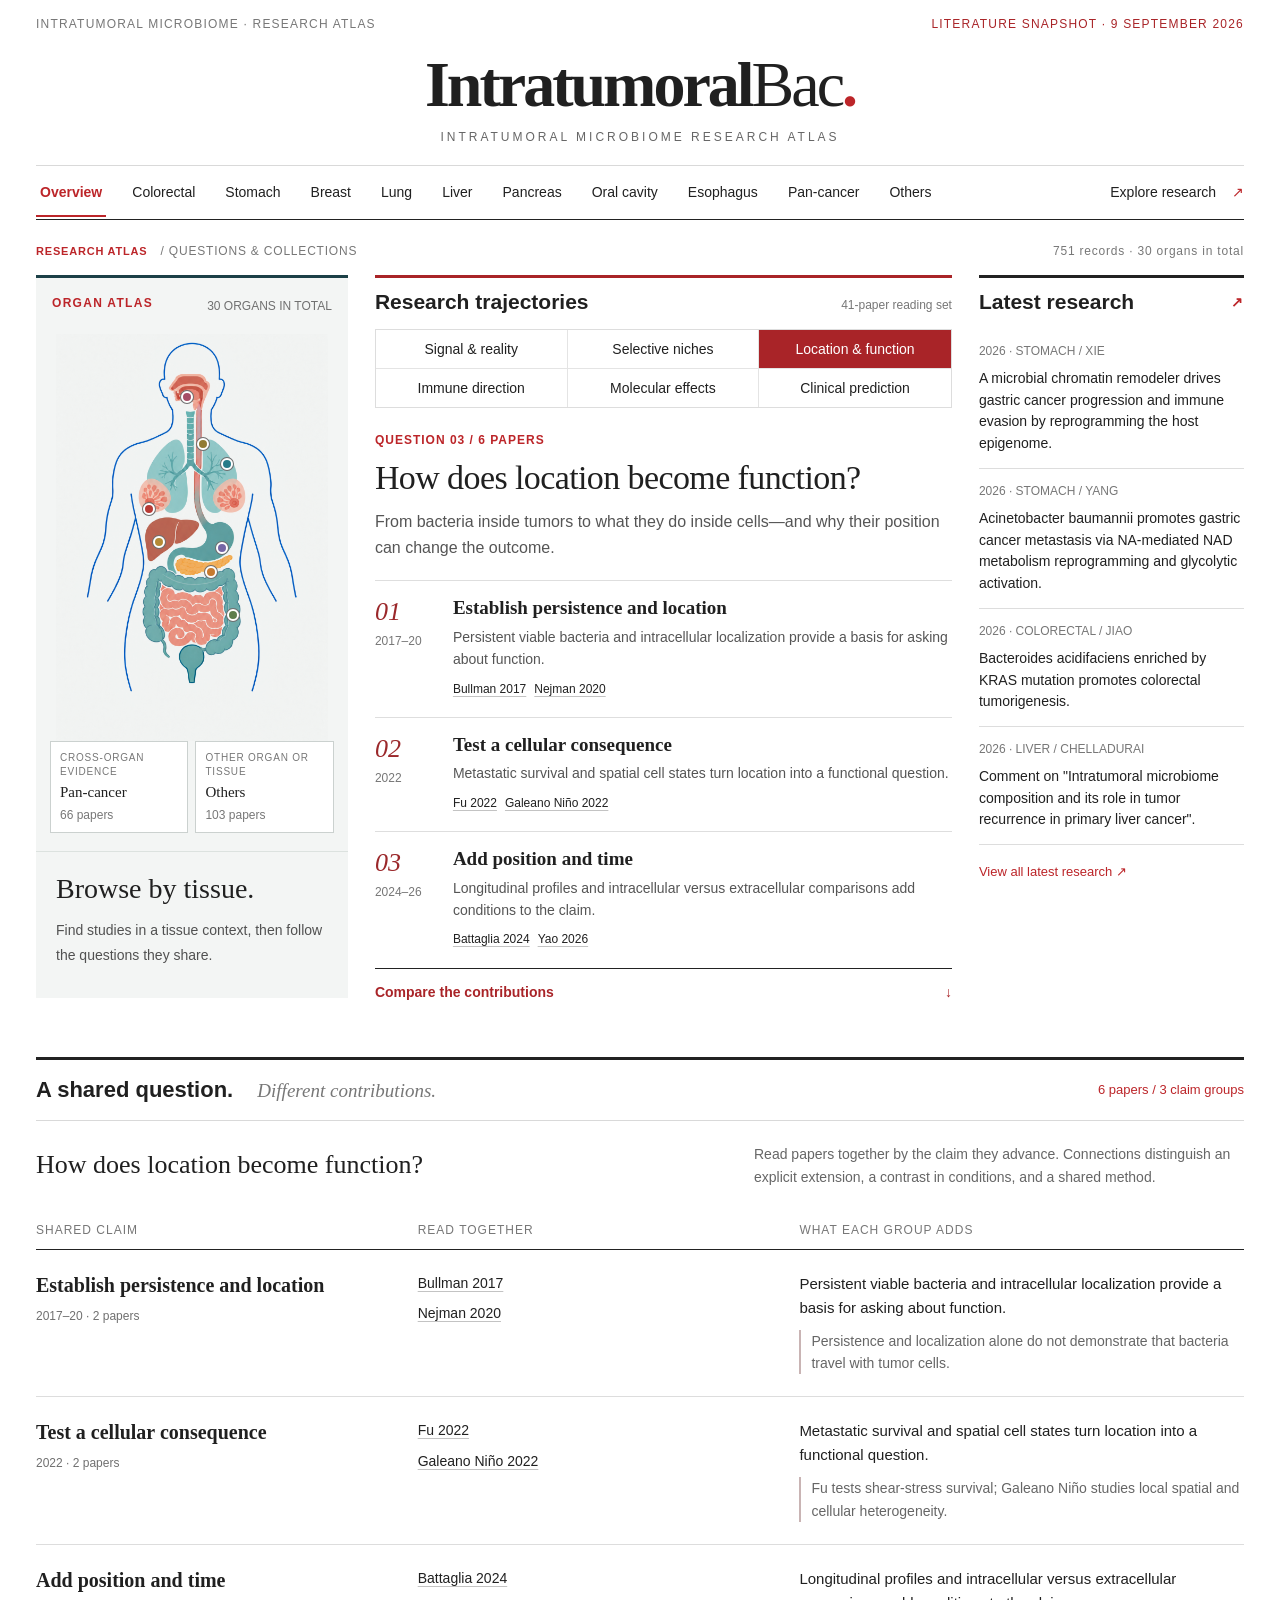
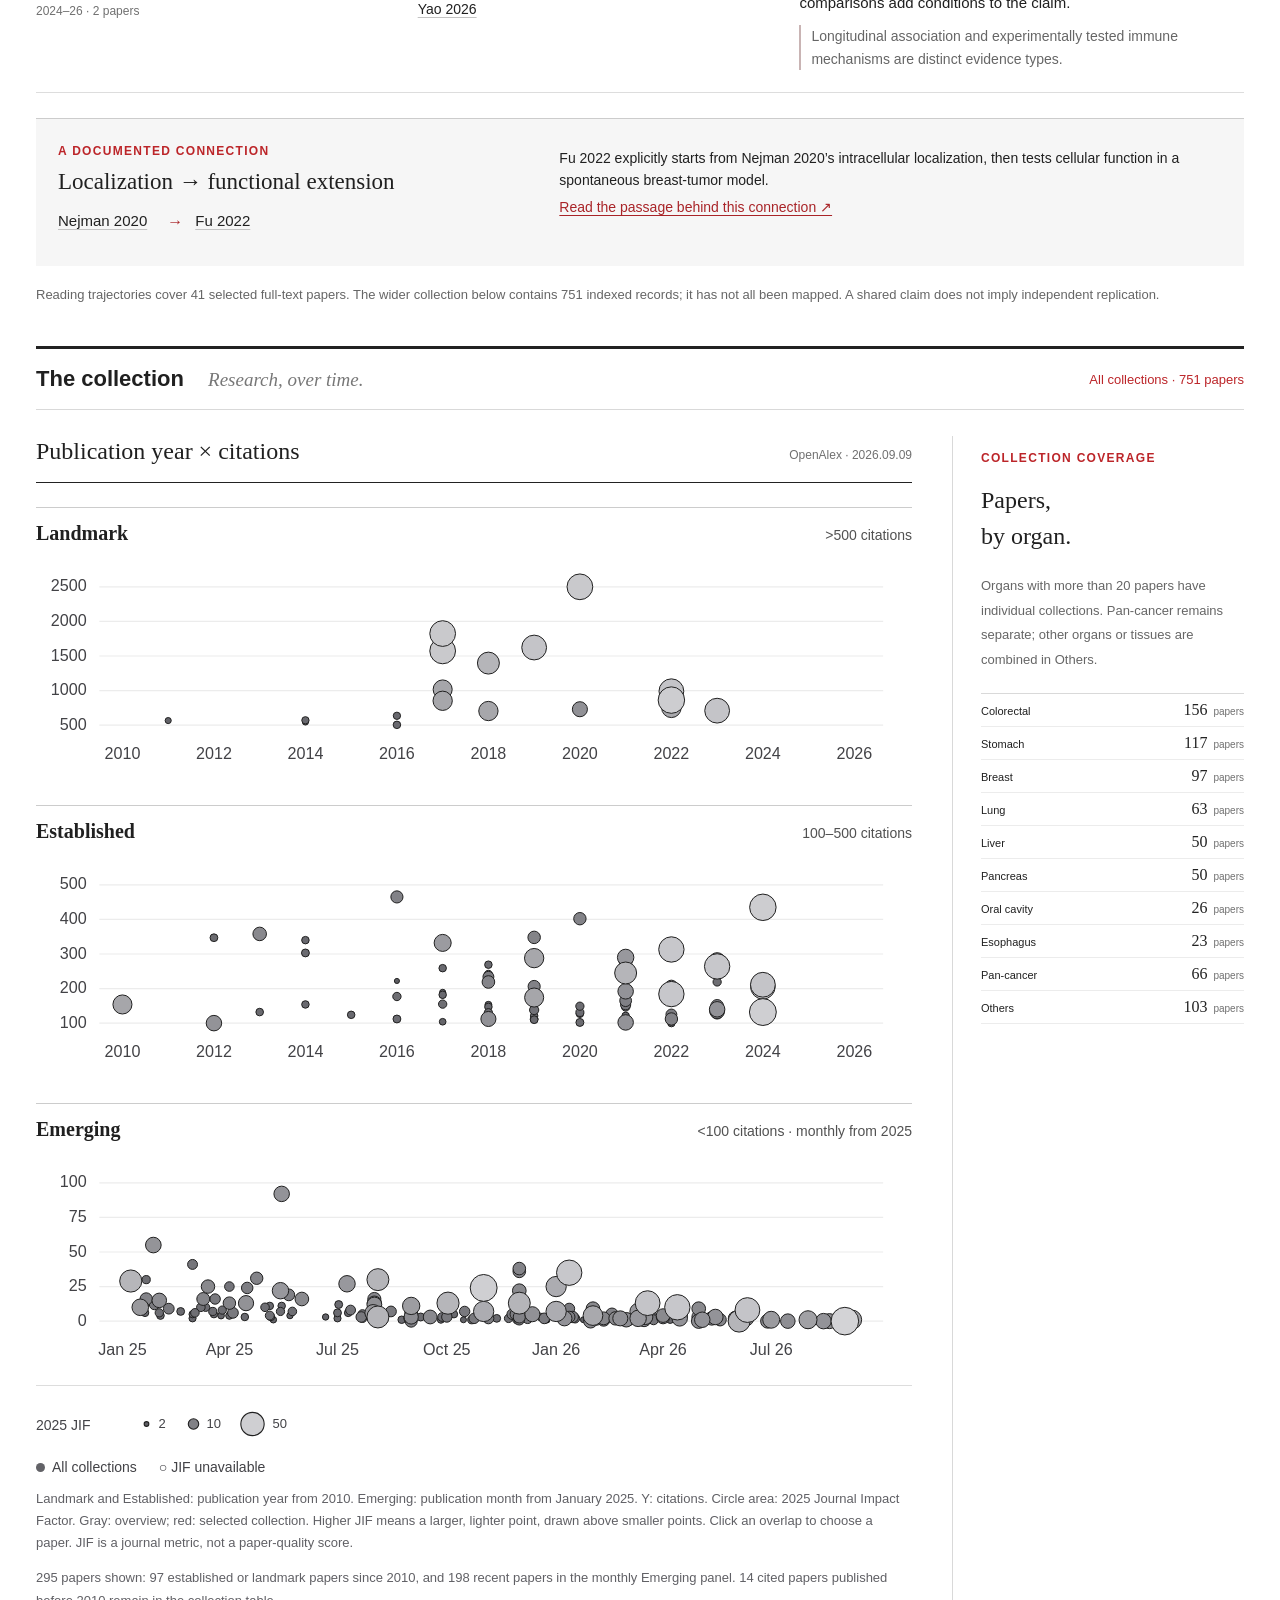
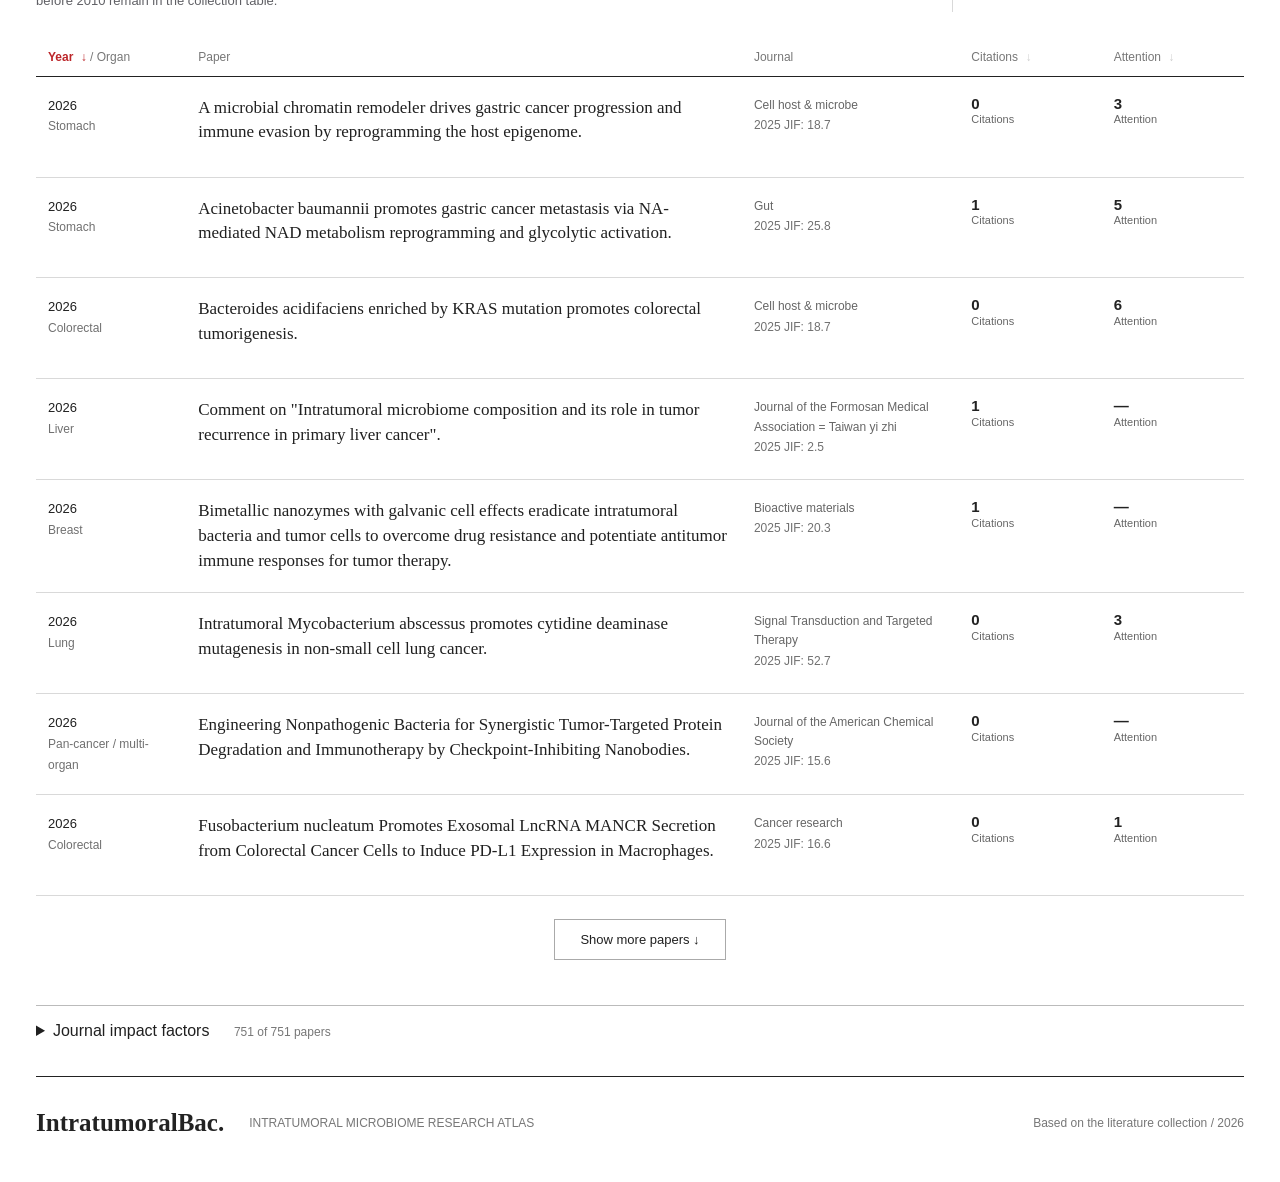
==== commit 822271f7: "Refine scatter point size and outlines" ====
--- a/index.html
+++ b/index.html
@@ -16,7 +16,7 @@
 </article>
 <section class="research-path" aria-label="Research trajectories"><div class="path-heading"><h2 class="rule-title">Research trajectories</h2><span>41-paper reading set</span></div><div id="trajectory-picker" aria-label="Choose a research question"></div><div id="trajectory-lead" aria-live="polite"></div><div id="trajectory-stages"></div><a class="path-link" href="#claim-families">Compare the contributions <span>↓</span></a></section><section class="focus" aria-label="Research focus" hidden><h2 class="rule-title">Research focus <span id="focus-label"></span></h2><div id="focus"></div><div class="editor-note"><span class="eyebrow">OUR REVIEW LENS</span><h3>Technical rigor.<br>Conceptual novelty.</h3><p>How reliable is the microbial signal? What new question does the study open?</p><span class="small">Review coverage is calculated from the current collection.</span></div></section><aside><h2 class="rule-title"><a class="rule-link" href="latest.html">Latest research <span>↗</span></a></h2><div id="recent"></div><a class="text-link" href="latest.html">View all latest research ↗</a></aside>
 </section>
-<section class="claim-section" id="claim-families"><div class="section-head"><h2>A shared question. <em>Different contributions.</em></h2><span id="family-scope"></span></div><div class="claim-intro"><h3 id="family-title"></h3><p>Read papers together by the claim they advance. Connections distinguish an explicit extension, a contrast in conditions, and a shared method.</p></div><div id="family-table"></div><div class="connection-strip" id="connection-strip"></div><p class="coverage-note">Reading trajectories cover 41 selected full-text papers. The wider collection below contains 751 indexed records; it has not all been mapped. A shared claim does not imply independent replication.</p></section><section class="archive" id="archive"><div class="section-head"><h2>The collection <em>Research, over time.</em></h2><span id="selection-label">All organs</span></div><div class="index-layout"><div class="chart-panel"><div class="chart-heading"><span>Publication year × citations</span><span class="small">OpenAlex · 2026.09.09</span></div><div class="chart-plots"><section class="citation-band"><h3>Landmark <span>&gt;500 citations</span></h3><svg id="chart-high" viewBox="0 0 760 190" role="img" aria-label="Landmark papers with more than 500 citations"></svg></section><section class="citation-band"><h3>Established <span>100–500 citations</span></h3><svg id="chart-mid" viewBox="0 0 760 190" role="img" aria-label="Established papers with 100 to 500 citations"></svg></section><section class="citation-band"><h3>Emerging <span>&lt;100 citations</span></h3><svg id="chart-low" viewBox="0 0 760 190" role="img" aria-label="Emerging and recent papers with fewer than 100 citations"></svg></section></div><div class="size-legend" aria-label="Circle size legend"><span>2025 JIF</span><svg width="175" height="48" viewBox="0 0 175 48" aria-hidden="true"><circle cx="18" cy="23" r="2.828" fill="#aaa" stroke="#808080"/><text x="30" y="27">2</text><circle cx="65" cy="23" r="6.325" fill="#aaa" stroke="#808080"/><text x="78" y="27">10</text><circle cx="124" cy="23" r="14.142" fill="#aaa" stroke="#808080"/><text x="144" y="27">50</text></svg></div><div class="legend"><span><i style="background:#b83b35"></i>Breast</span><span><i style="background:#b58a36"></i>Liver</span><span><i style="background:#277b88"></i>Lung</span></div><p class="small">X: publication year. Each citation band has its own raw-count Y scale. Circle area: 2025 Journal Impact Factor (released 2026). Select a dot to read the record.</p></div><div class="reading-note"><span class="eyebrow">READING THE EVIDENCE</span><h3>One study.<br>Two questions.</h3><p><b>RIGOR</b> Is the tissue signal reliable?</p><p><b>NOVELTY</b> What does it change?</p><p class="small">Relevant original studies enter the collection. Assessments develop through full-text review.</p></div></div>
+<section class="claim-section" id="claim-families"><div class="section-head"><h2>A shared question. <em>Different contributions.</em></h2><span id="family-scope"></span></div><div class="claim-intro"><h3 id="family-title"></h3><p>Read papers together by the claim they advance. Connections distinguish an explicit extension, a contrast in conditions, and a shared method.</p></div><div id="family-table"></div><div class="connection-strip" id="connection-strip"></div><p class="coverage-note">Reading trajectories cover 41 selected full-text papers. The wider collection below contains 751 indexed records; it has not all been mapped. A shared claim does not imply independent replication.</p></section><section class="archive" id="archive"><div class="section-head"><h2>The collection <em>Research, over time.</em></h2><span id="selection-label">All organs</span></div><div class="index-layout"><div class="chart-panel"><div class="chart-heading"><span>Publication year × citations</span><span class="small">OpenAlex · 2026.09.09</span></div><div class="chart-plots"><section class="citation-band"><h3>Landmark <span>&gt;500 citations</span></h3><svg id="chart-high" viewBox="0 0 760 190" role="img" aria-label="Landmark papers with more than 500 citations"></svg></section><section class="citation-band"><h3>Established <span>100–500 citations</span></h3><svg id="chart-mid" viewBox="0 0 760 190" role="img" aria-label="Established papers with 100 to 500 citations"></svg></section><section class="citation-band"><h3>Emerging <span>&lt;100 citations</span></h3><svg id="chart-low" viewBox="0 0 760 190" role="img" aria-label="Emerging and recent papers with fewer than 100 citations"></svg></section></div><div class="size-legend" aria-label="Circle size legend"><span>2025 JIF</span><svg width="175" height="48" viewBox="0 0 175 48" aria-hidden="true"><circle cx="18" cy="23" r="2.333" fill="#aaa" stroke="#202020" stroke-width="1.1"/><text x="30" y="27">2</text><circle cx="65" cy="23" r="5.218" fill="#aaa" stroke="#202020" stroke-width="1.1"/><text x="78" y="27">10</text><circle cx="124" cy="23" r="11.667" fill="#aaa" stroke="#202020" stroke-width="1.1"/><text x="144" y="27">50</text></svg></div><div class="legend"><span><i style="background:#b83b35"></i>Breast</span><span><i style="background:#b58a36"></i>Liver</span><span><i style="background:#277b88"></i>Lung</span></div><p class="small">X: publication year. Each citation band has its own raw-count Y scale. Circle area: 2025 Journal Impact Factor (released 2026). Select a dot to read the record.</p></div><div class="reading-note"><span class="eyebrow">READING THE EVIDENCE</span><h3>One study.<br>Two questions.</h3><p><b>RIGOR</b> Is the tissue signal reliable?</p><p><b>NOVELTY</b> What does it change?</p><p class="small">Relevant original studies enter the collection. Assessments develop through full-text review.</p></div></div>
 <div class="table-wrap"><table class="paper-table"><thead><tr><th><button class="sort-button active" data-paper-sort="year">Year <span>↓</span></button><span class="sort-subhead"> / Organ</span></th><th>Paper</th><th>Journal</th><th><button class="sort-button" data-paper-sort="citations">Citations <span>↓</span></button></th><th><button class="sort-button" data-paper-sort="attention">Attention <span>↓</span></button></th></tr></thead><tbody id="papers"></tbody></table></div><button id="more" class="more">Show more papers ↓</button></section>
 <details class="journal-audit"><summary>Journal impact factors <span id="jif-coverage"></span></summary><p class="small">2025 metric year · 2026 release. Publisher figures are distinguished from institutional reproductions of JCR data. Missing values are not zero. Journal-level metrics do not evaluate individual papers.</p><a class="text-link" href="journal_impact_factors_2025.json" download>Download metrics and sources ↧</a><div class="table-wrap"><table class="journal-table"><thead><tr><th>Journal</th><th><button class="sort-button active" data-journal-sort="papers">Papers <span>↓</span></button></th><th><button class="sort-button" data-journal-sort="jif">2025 JIF <span>↓</span></button></th><th>Verification</th><th>Reference</th></tr></thead><tbody id="journal-table"></tbody></table></div></details></main>
 <footer><a class="footer-brand" href="./">IntratumoralBac.</a><p>INTRATUMORAL MICROBIOME RESEARCH ATLAS</p><span>Based on the literature collection / 2026</span></footer>
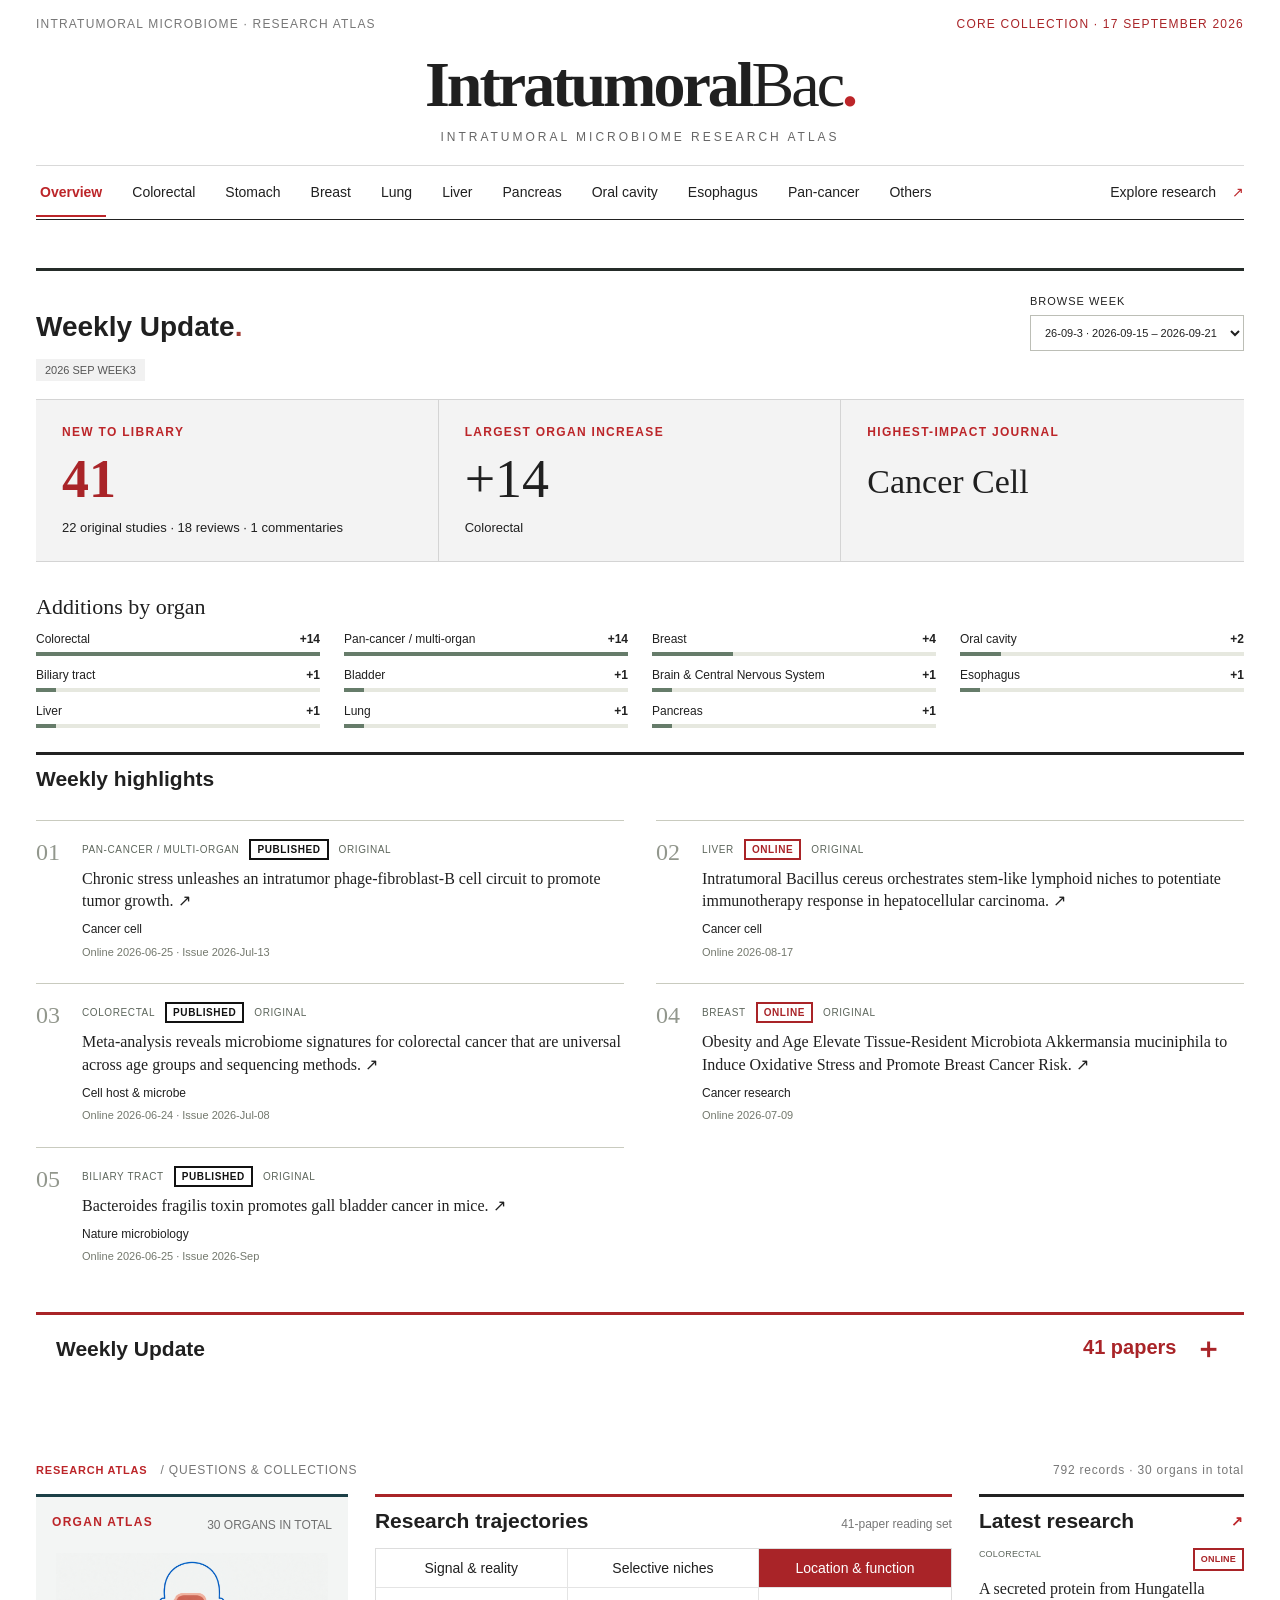
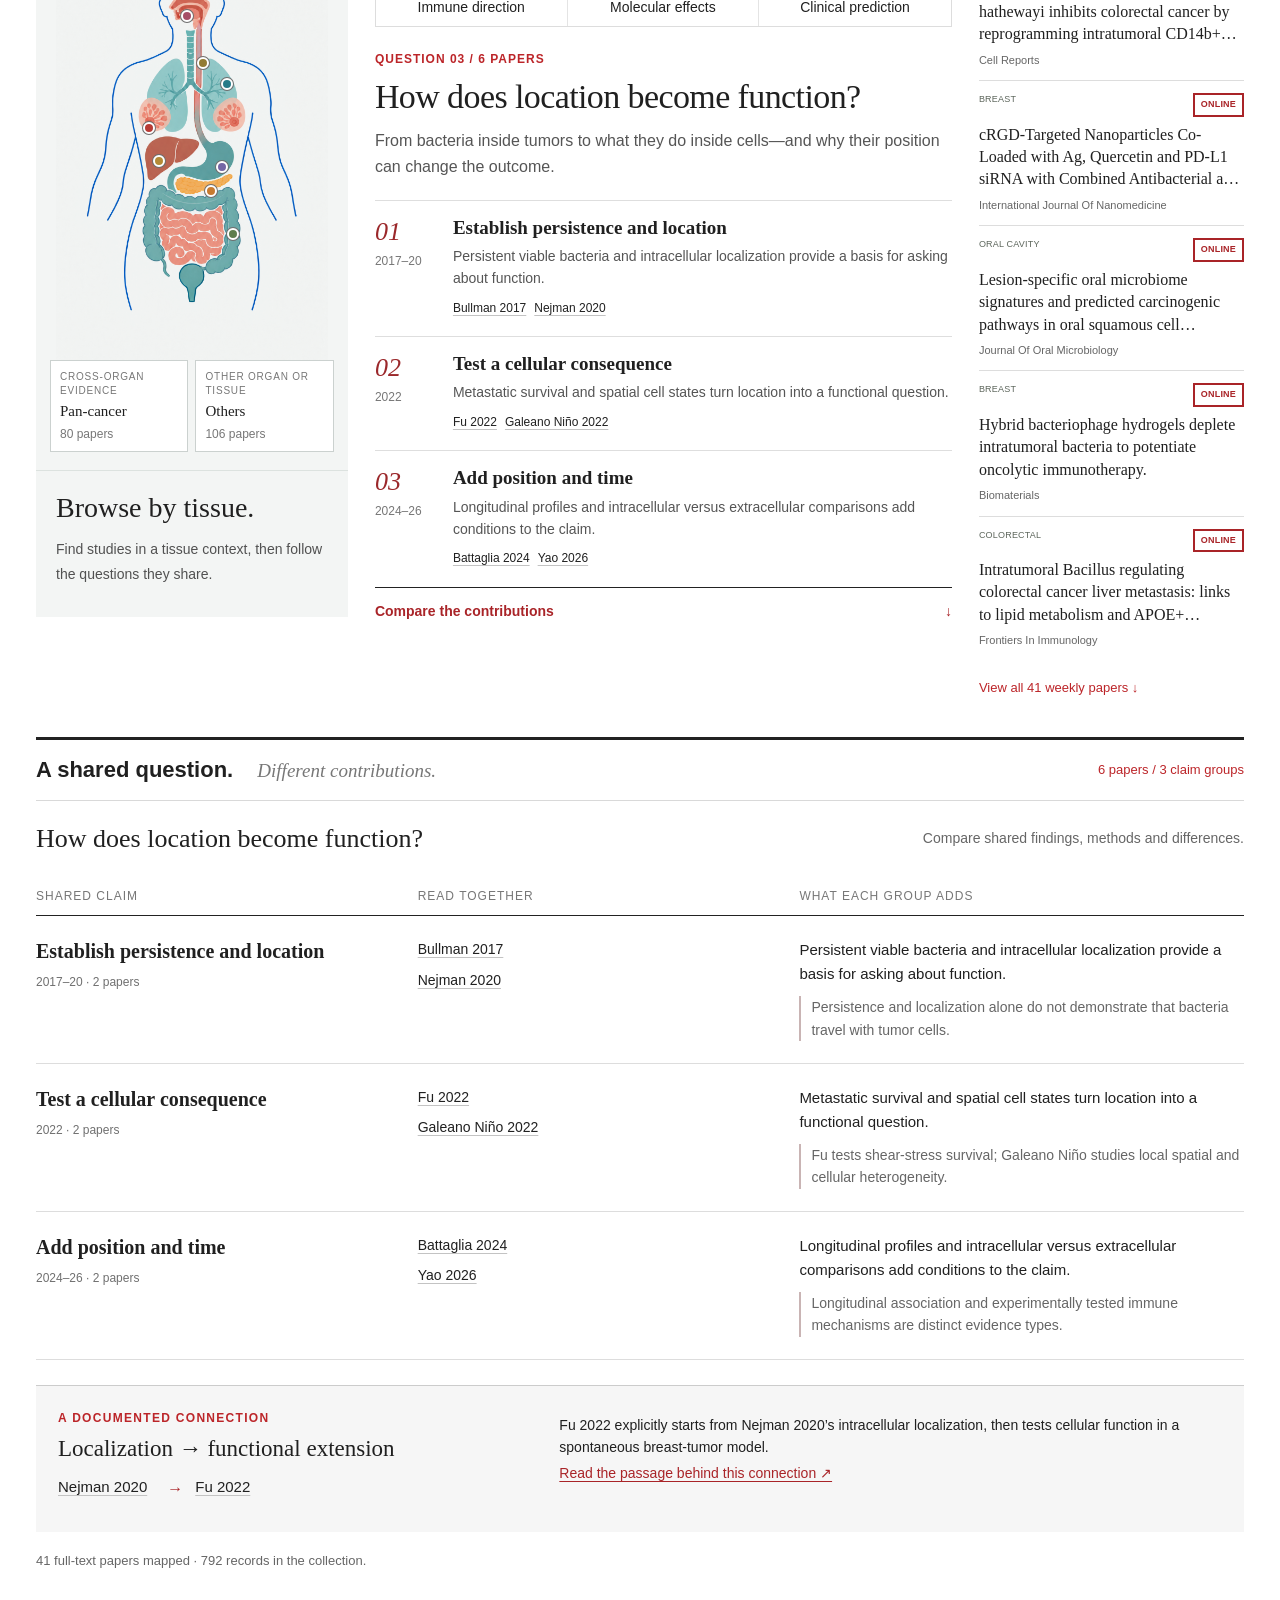
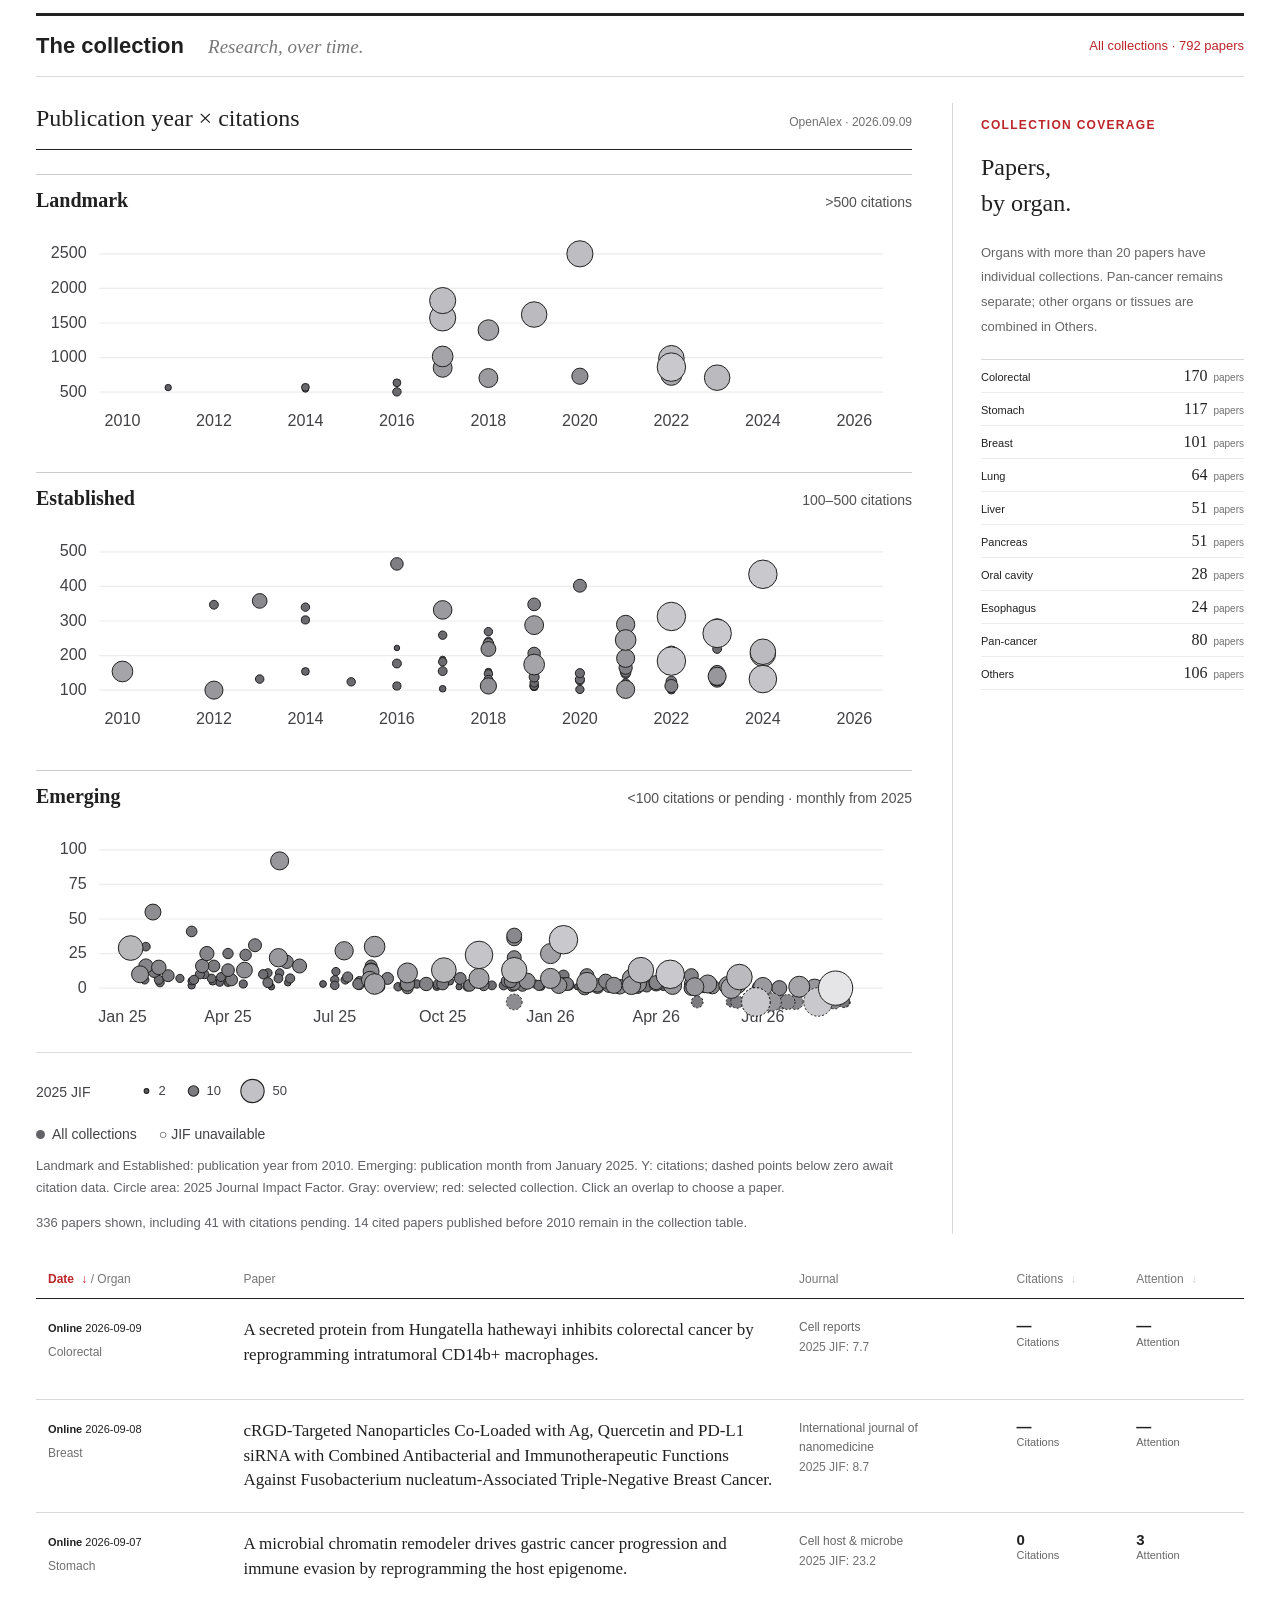
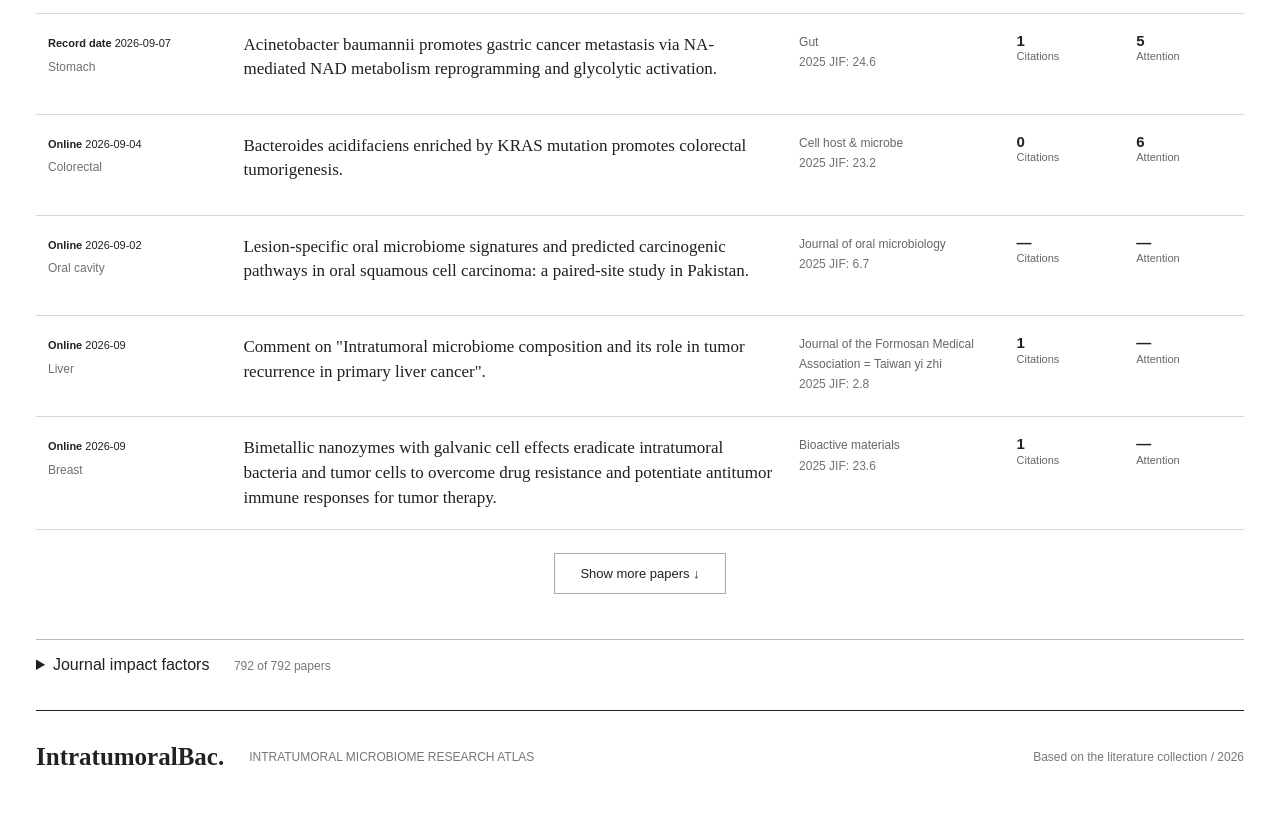
==== commit 6c0074e4: "Add weekly updates and refresh research atlas" ====
--- a/index.html
+++ b/index.html
@@ -1,25 +1,27 @@
 <!doctype html>
 <html lang="en">
-<head><meta charset="utf-8"><meta name="viewport" content="width=device-width,initial-scale=1"><title>IntratumoralBac — Intratumoral Microbiome Research</title><meta name="description" content="Explore intratumoral microbiome research by organ, research question, publication year and citations."><link rel="stylesheet" href="style.css"><link rel="stylesheet" href="homepage-study.css"></head>
+<head><meta charset="utf-8"><meta name="viewport" content="width=device-width,initial-scale=1"><title>IntratumoralBac — Intratumoral Microbiome Research</title><meta name="description" content="Explore intratumoral microbiome research by organ, research question, publication year and citations."><link rel="stylesheet" href="style.css"><link rel="stylesheet" href="homepage-study.css"><link rel="stylesheet" href="weekly.css"></head>
 <body>
-<div class="edition"><span>INTRATUMORAL MICROBIOME · RESEARCH ATLAS</span><span>LITERATURE SNAPSHOT · 9 SEPTEMBER 2026</span></div>
+<div class="edition"><span>INTRATUMORAL MICROBIOME · RESEARCH ATLAS</span><span>CORE COLLECTION · 17 SEPTEMBER 2026</span></div>
 <header><a class="wordmark" href="./">Intratumoral<span>Bac</span><i>.</i></a><div class="mast-sub">INTRATUMORAL MICROBIOME RESEARCH ATLAS</div></header>
-<nav aria-label="Research topics"><div class="nav-left"><button class="active" data-organ="All">Overview</button></div><a href="#archive">Explore research <span>↗</span></a></nav>
+<nav aria-label="Research topics"><div class="nav-left"><button class="active" data-organ="All">Overview</button><a href="#weekly-update">Weekly Update</a></div><a href="abstract-clusters/index.html">Explore research <span>↗</span></a></nav>
 <main>
+<section class="weekly-update" id="weekly-update" aria-label="Weekly Update"></section>
 <div class="issue-line"><span><b>RESEARCH ATLAS</b> / QUESTIONS & COLLECTIONS</span><span id="inventory"></span></div>
 <section class="front">
 <article class="atlas">
 <div class="atlas-top"><span class="eyebrow">ORGAN ATLAS</span><span class="small" id="atlas-count"></span></div>
 <div class="body-map"><img src="assets/organ-map.png" alt="Flat human anatomy illustration showing the major organ collections in the research atlas"></div>
 <div class="atlas-groups" id="atlas-groups" aria-label="Grouped research collections"></div>
-<div class="atlas-caption"><h1>Browse by tissue.</h1><p>Find studies in a tissue context, then follow the questions they share.</p><span class="small">Hover over a point to see the organ and paper count. Pan-cancer and other organs or tissues have dedicated collection views.</span></div>
+<div class="atlas-caption"><h1>Browse by tissue.</h1><p>Find studies in a tissue context, then follow the questions they share.</p><span class="small">Select an organ to explore its papers.</span></div>
 </article>
 <section class="research-path" aria-label="Research trajectories"><div class="path-heading"><h2 class="rule-title">Research trajectories</h2><span>41-paper reading set</span></div><div id="trajectory-picker" aria-label="Choose a research question"></div><div id="trajectory-lead" aria-live="polite"></div><div id="trajectory-stages"></div><a class="path-link" href="#claim-families">Compare the contributions <span>↓</span></a></section><section class="focus" aria-label="Research focus" hidden><h2 class="rule-title">Research focus <span id="focus-label"></span></h2><div id="focus"></div><div class="editor-note"><span class="eyebrow">OUR REVIEW LENS</span><h3>Technical rigor.<br>Conceptual novelty.</h3><p>How reliable is the microbial signal? What new question does the study open?</p><span class="small">Review coverage is calculated from the current collection.</span></div></section><aside><h2 class="rule-title"><a class="rule-link" href="latest.html">Latest research <span>↗</span></a></h2><div id="recent"></div><a class="text-link" href="latest.html">View all latest research ↗</a></aside>
 </section>
-<section class="claim-section" id="claim-families"><div class="section-head"><h2>A shared question. <em>Different contributions.</em></h2><span id="family-scope"></span></div><div class="claim-intro"><h3 id="family-title"></h3><p>Read papers together by the claim they advance. Connections distinguish an explicit extension, a contrast in conditions, and a shared method.</p></div><div id="family-table"></div><div class="connection-strip" id="connection-strip"></div><p class="coverage-note">Reading trajectories cover 41 selected full-text papers. The wider collection below contains 751 indexed records; it has not all been mapped. A shared claim does not imply independent replication.</p></section><section class="archive" id="archive"><div class="section-head"><h2>The collection <em>Research, over time.</em></h2><span id="selection-label">All organs</span></div><div class="index-layout"><div class="chart-panel"><div class="chart-heading"><span>Publication year × citations</span><span class="small">OpenAlex · 2026.09.09</span></div><div class="chart-plots"><section class="citation-band"><h3>Landmark <span>&gt;500 citations</span></h3><svg id="chart-high" viewBox="0 0 760 190" role="img" aria-label="Landmark papers with more than 500 citations"></svg></section><section class="citation-band"><h3>Established <span>100–500 citations</span></h3><svg id="chart-mid" viewBox="0 0 760 190" role="img" aria-label="Established papers with 100 to 500 citations"></svg></section><section class="citation-band"><h3>Emerging <span>&lt;100 citations</span></h3><svg id="chart-low" viewBox="0 0 760 190" role="img" aria-label="Emerging and recent papers with fewer than 100 citations"></svg></section></div><div class="size-legend" aria-label="Circle size legend"><span>2025 JIF</span><svg width="175" height="48" viewBox="0 0 175 48" aria-hidden="true"><circle cx="18" cy="23" r="2.333" fill="#aaa" stroke="#202020" stroke-width="1.1"/><text x="30" y="27">2</text><circle cx="65" cy="23" r="5.218" fill="#aaa" stroke="#202020" stroke-width="1.1"/><text x="78" y="27">10</text><circle cx="124" cy="23" r="11.667" fill="#aaa" stroke="#202020" stroke-width="1.1"/><text x="144" y="27">50</text></svg></div><div class="legend"><span><i style="background:#b83b35"></i>Breast</span><span><i style="background:#b58a36"></i>Liver</span><span><i style="background:#277b88"></i>Lung</span></div><p class="small">X: publication year. Each citation band has its own raw-count Y scale. Circle area: 2025 Journal Impact Factor (released 2026). Select a dot to read the record.</p></div><div class="reading-note"><span class="eyebrow">READING THE EVIDENCE</span><h3>One study.<br>Two questions.</h3><p><b>RIGOR</b> Is the tissue signal reliable?</p><p><b>NOVELTY</b> What does it change?</p><p class="small">Relevant original studies enter the collection. Assessments develop through full-text review.</p></div></div>
-<div class="table-wrap"><table class="paper-table"><thead><tr><th><button class="sort-button active" data-paper-sort="year">Year <span>↓</span></button><span class="sort-subhead"> / Organ</span></th><th>Paper</th><th>Journal</th><th><button class="sort-button" data-paper-sort="citations">Citations <span>↓</span></button></th><th><button class="sort-button" data-paper-sort="attention">Attention <span>↓</span></button></th></tr></thead><tbody id="papers"></tbody></table></div><button id="more" class="more">Show more papers ↓</button></section>
-<details class="journal-audit"><summary>Journal impact factors <span id="jif-coverage"></span></summary><p class="small">2025 metric year · 2026 release. Publisher figures are distinguished from institutional reproductions of JCR data. Missing values are not zero. Journal-level metrics do not evaluate individual papers.</p><a class="text-link" href="journal_impact_factors_2025.json" download>Download metrics and sources ↧</a><div class="table-wrap"><table class="journal-table"><thead><tr><th>Journal</th><th><button class="sort-button active" data-journal-sort="papers">Papers <span>↓</span></button></th><th><button class="sort-button" data-journal-sort="jif">2025 JIF <span>↓</span></button></th><th>Verification</th><th>Reference</th></tr></thead><tbody id="journal-table"></tbody></table></div></details></main>
+<section class="claim-section" id="claim-families"><div class="section-head"><h2>A shared question. <em>Different contributions.</em></h2><span id="family-scope"></span></div><div class="claim-intro"><h3 id="family-title"></h3><p>Compare shared findings, methods and differences.</p></div><div id="family-table"></div><div class="connection-strip" id="connection-strip"></div><p class="coverage-note">41 full-text papers mapped · <span id="collection-record-count"></span> records in the collection.</p></section><section class="archive" id="archive"><div class="section-head"><h2>The collection <em>Research, over time.</em></h2><span id="selection-label">All organs</span></div><div class="index-layout"><div class="chart-panel"><div class="chart-heading"><span>Publication year × citations</span><span class="small">OpenAlex · 2026.09.09</span></div><div class="chart-plots"><section class="citation-band"><h3>Landmark <span>&gt;500 citations</span></h3><svg id="chart-high" viewBox="0 0 760 190" role="img" aria-label="Landmark papers with more than 500 citations"></svg></section><section class="citation-band"><h3>Established <span>100–500 citations</span></h3><svg id="chart-mid" viewBox="0 0 760 190" role="img" aria-label="Established papers with 100 to 500 citations"></svg></section><section class="citation-band"><h3>Emerging <span>&lt;100 citations</span></h3><svg id="chart-low" viewBox="0 0 760 190" role="img" aria-label="Emerging and recent papers with fewer than 100 citations"></svg></section></div><div class="size-legend" aria-label="Circle size legend"><span>2025 JIF</span><svg width="175" height="48" viewBox="0 0 175 48" aria-hidden="true"><circle cx="18" cy="23" r="2.333" fill="#aaa" stroke="#202020" stroke-width="1.1"/><text x="30" y="27">2</text><circle cx="65" cy="23" r="5.218" fill="#aaa" stroke="#202020" stroke-width="1.1"/><text x="78" y="27">10</text><circle cx="124" cy="23" r="11.667" fill="#aaa" stroke="#202020" stroke-width="1.1"/><text x="144" y="27">50</text></svg></div><div class="legend"><span><i style="background:#b83b35"></i>Breast</span><span><i style="background:#b58a36"></i>Liver</span><span><i style="background:#277b88"></i>Lung</span></div><p class="small">Year × citations · Separate citation scales · Circle area: 2025 JIF. Select a dot to read.</p></div><div class="reading-note"><span class="eyebrow">READING THE EVIDENCE</span><h3>One study.<br>Two questions.</h3><p><b>RIGOR</b> Is the tissue signal reliable?</p><p><b>NOVELTY</b> What does it change?</p></div></div>
+<div class="table-wrap"><table class="paper-table"><thead><tr><th><button class="sort-button active" data-paper-sort="year">Date <span>↓</span></button><span class="sort-subhead"> / Organ</span></th><th>Paper</th><th>Journal</th><th><button class="sort-button" data-paper-sort="citations">Citations <span>↓</span></button></th><th><button class="sort-button" data-paper-sort="attention">Attention <span>↓</span></button></th></tr></thead><tbody id="papers"></tbody></table></div><button id="more" class="more">Show more papers ↓</button></section>
+<details class="journal-audit"><summary>Journal impact factors <span id="jif-coverage"></span></summary><p class="small">2025 JIF · Released 2026 · Sources and verification below.</p><a class="text-link" href="journal_impact_factors_2025.json" download>Download metrics and sources ↧</a><div class="table-wrap"><table class="journal-table"><thead><tr><th>Journal</th><th><button class="sort-button active" data-journal-sort="papers">Papers <span>↓</span></button></th><th><button class="sort-button" data-journal-sort="jif">2025 JIF <span>↓</span></button></th><th>Verification</th><th>Reference</th></tr></thead><tbody id="journal-table"></tbody></table></div></details></main>
 <footer><a class="footer-brand" href="./">IntratumoralBac.</a><p>INTRATUMORAL MICROBIOME RESEARCH ATLAS</p><span>Based on the literature collection / 2026</span></footer>
 <dialog id="paper-dialog"><button class="close" aria-label="Close record">×</button><div id="detail"></div></dialog>
 <script src="organ-config.js"></script><script src="landmark-config.js"></script><script src="data.js"></script><script src="journal-metrics.js"></script><script src="app.js"></script>
+<script src="weekly-data.js"></script><script src="weekly.js"></script>
 <script src="reading-set.js"></script><script src="homepage-study.js"></script><script src="https://embed.altmetric.com/assets/embed.js"></script></body></html>
--- a/style.css
+++ b/style.css
@@ -32,3 +32,5 @@
 .paper-abstract{margin:26px 0 20px;padding:20px 0;border-top:1px solid var(--line);border-bottom:1px solid var(--line)}.paper-abstract>p:not(.small){font-size:15px;line-height:1.85;color:#353535}.paper-abstract a{color:var(--red)}
 .focus-empty{margin:4px 0 28px;padding:18px 0;border-bottom:1px solid var(--line);font:italic 17px/1.6 var(--serif);color:#777}
 .sort-button{border:0;background:none;padding:0;color:inherit;font:inherit;text-align:left;white-space:nowrap}.sort-button span{opacity:.35;margin-left:4px}.sort-button:hover,.sort-button.active{color:var(--red)}.sort-button.active{font-weight:bold}.sort-button.active span{opacity:1}.sort-subhead{font:inherit;color:inherit}.paper-table td:nth-child(2){width:46%}.paper-table td:nth-child(3){width:18%}.paper-table td:nth-child(4),.paper-table td:nth-child(5){width:90px;white-space:nowrap}.attention-cell .altmetric-embed{margin-top:8px}.journal-table td:nth-child(2),.journal-table td:nth-child(3){width:auto}.journal-table td:last-child{white-space:nowrap}
+
+.paper-table .paper-date-line{display:inline-block;white-space:nowrap;font-size:11px;line-height:1.55}.paper-table .paper-date-line b{color:#222}.paper-table td:first-child .small{display:inline-block;margin-top:3px}
--- a/weekly.css
+++ b/weekly.css
@@ -0,0 +1,34 @@
+.weekly-update{margin:48px 0 56px;border-top:3px solid #252c29;padding-top:24px;scroll-margin-top:24px}.weekly-heading{display:flex;align-items:end;justify-content:space-between;gap:24px}.weekly-heading h2{font-family:Georgia,serif;font-size:44px;letter-spacing:-1.5px;margin:8px 0}.weekly-heading h2 span{color:#a13c35}.weekly-heading label{font-size:11px;text-transform:uppercase;letter-spacing:1px}.weekly-heading select{display:block;margin-top:8px;padding:10px;background:transparent;border:1px solid #bcbeb6;color:inherit;max-width:100%;font:inherit;letter-spacing:0}.weekly-context{display:flex;align-items:center;gap:14px;margin:15px 0 24px}.weekly-context p,.weekly-footnote{font-size:12px;line-height:1.7;color:#60665f}.weekly-state{flex-shrink:0;padding:5px 9px;background:#f1f1f1;color:#555;font-size:11px}.weekly-stats{display:grid;grid-template-columns:repeat(3,1fr);background:#f3f3f3;border-top:1px solid #d4d4d4;border-bottom:1px solid #d4d4d4;margin-bottom:32px}.weekly-stats article{padding:22px 26px;border-right:1px solid #d4d4d4}.weekly-stats article:last-child{border:0}.weekly-stats strong{display:block;font-family:Georgia,serif;font-weight:400;font-size:54px;margin:8px 0}.weekly-stats p{font-size:13px;margin:0;line-height:1.6}.weekly-grid{display:grid;grid-template-columns:minmax(0,2.5fr) minmax(220px,1fr);gap:42px}.weekly-subhead{display:flex;justify-content:space-between;align-items:baseline;gap:12px}.weekly-subhead h3,.weekly-organs h3{font:22px Georgia,serif;margin:0 0 18px}.weekly-subhead>span{font-size:11px;white-space:nowrap}.weekly-papers{list-style:none;padding:0;margin:0}.weekly-papers li{display:grid;grid-template-columns:32px 1fr;gap:14px;border-top:1px solid #c9cbbf;padding:18px 0}.weekly-rank{font:24px Georgia,serif;color:#92978d}.weekly-meta{display:flex;flex-wrap:wrap;gap:10px;align-items:center;font-size:10px;text-transform:uppercase;letter-spacing:.6px;color:#5d665c}.weekly-status{border:1px solid #93a7a0;padding:3px 6px;color:#315a51}.weekly-status.published{border-color:#bab09b;color:#766040}.weekly-papers h4{font:20px/1.4 Georgia,serif;margin:8px 0}.weekly-papers a{color:inherit;text-decoration:none}.weekly-papers a:hover{text-decoration:underline}.weekly-papers h4 span{font-size:14px;color:#9f433b}.weekly-papers p{font-size:12px;margin:4px 0;line-height:1.6}.weekly-papers .weekly-date{font-size:11px;color:#73786d}.weekly-organs{border-left:1px solid #c9cbbf;padding-left:25px}.weekly-organ{margin-bottom:14px}.weekly-organ>div:first-child{display:flex;justify-content:space-between;font-size:12px;margin-bottom:6px}.weekly-bar{height:4px;background:#e6e8df}.weekly-bar i{display:block;height:100%;background:#667c6a}.weekly-organs>p{font-size:11px;line-height:1.7;color:#73786d}.weekly-footnote{border-top:1px solid #c9cbbf;padding-top:15px;margin-top:22px}.weekly-update a:focus-visible,.weekly-update select:focus-visible{outline:2px solid #a13c35;outline-offset:4px}@media(max-width:760px){.weekly-heading{display:block}.weekly-heading h2{font-size:36px}.weekly-heading label{display:block;margin-top:15px}.weekly-context{align-items:start;flex-direction:column;gap:0}.weekly-stats article{padding:15px 12px}.weekly-stats .eyebrow{font-size:9px;letter-spacing:.3px}.weekly-stats strong{font-size:38px}.weekly-stats p{font-size:11px}.weekly-grid{grid-template-columns:1fr;gap:26px}.weekly-organs{border-left:0;padding-left:0}.weekly-subhead h3{font-size:20px}.weekly-heading select{width:100%}}
+
+.weekly-stats .weekly-journal-name{font-size:34px;line-height:1.2;margin-top:22px;text-transform:capitalize}.weekly-list summary{display:flex;justify-content:space-between;gap:15px;align-items:center;padding:18px 0;border-top:1px solid #c9cbbf;border-bottom:1px solid #c9cbbf;cursor:pointer;font:22px Georgia,serif;list-style:none}.weekly-list summary::-webkit-details-marker{display:none}.weekly-list summary>span:last-child{font:12px Arial,sans-serif;white-space:nowrap}.weekly-list summary i{font-style:normal;font-size:20px;margin-left:10px}.weekly-list[open] summary i{display:inline-block;transform:rotate(45deg)}.weekly-list-note,.weekly-latest-note{font-size:11px;line-height:1.6;color:#73786d}.weekly-latest li{grid-template-columns:20px 1fr;gap:8px;padding:12px 0}.weekly-latest .weekly-rank{font-size:18px}.weekly-latest h4{font-size:16px;line-height:1.45}.weekly-latest .weekly-meta{font-size:9px;gap:6px}.weekly-latest .weekly-date{font-size:10px}.weekly-list summary:focus-visible{outline:2px solid #a13c35;outline-offset:4px}@media(max-width:760px){.weekly-stats .weekly-journal-name{font-size:24px}.weekly-list summary{font-size:19px}}
+
+.weekly-grid{grid-template-columns:1fr;gap:24px}.weekly-organs{order:-1;border-left:0;padding-left:0;display:grid;grid-template-columns:repeat(4,minmax(0,1fr));gap:12px 24px}.weekly-organs h3,.weekly-organs>p{grid-column:1/-1;margin:0}.weekly-organ{margin:0}.weekly-organs>p{margin-top:4px}@media(max-width:760px){.weekly-organs{grid-template-columns:repeat(2,minmax(0,1fr))}}
+
+
+/* Compact sidebar cards: full titles remain available on hover and in the weekly list. */
+#recent .weekly-latest li{display:block;padding:12px 0;border-color:#ddd}
+#recent .weekly-latest li:first-child{border-top:0;padding-top:0}
+#recent .weekly-latest h4{font:16px/1.4 Georgia,serif;margin:7px 0 6px}
+#recent .weekly-latest h4 a{display:-webkit-box;-webkit-box-orient:vertical;-webkit-line-clamp:3;overflow:hidden}
+#recent .weekly-latest .weekly-meta{display:flex;justify-content:space-between;gap:6px;align-items:start;font-size:9px;letter-spacing:.2px;line-height:1.5}
+#recent .weekly-latest .weekly-meta>span:first-child{min-width:0}
+#recent .weekly-latest .weekly-status{flex-shrink:0}
+#recent .weekly-latest .weekly-latest-journal{min-height:0;margin:0;font-size:11px;line-height:1.5;color:#666;text-transform:capitalize}
+.weekly-context{margin:8px 0 18px}.weekly-status.published{border-color:#aaa;color:#555}
+@media(max-width:760px){#recent .weekly-latest h4 a{-webkit-line-clamp:unset}}
+
+.weekly-stats .weekly-new-count{color:#a92428;font-weight:700}
+
+/* Share the homepage's heading and article typography. */
+.weekly-heading h2{font-family:Arial,Helvetica,sans-serif;font-size:28px;font-weight:700;letter-spacing:0}
+.weekly-list summary{font-family:Arial,Helvetica,sans-serif;font-size:21px;font-weight:700;padding:18px 20px;border:0;border-top:3px solid #a92428;background:transparent;transition:background .15s}
+.weekly-list summary:hover{background:#f5f5f5}
+.weekly-list summary>span:last-child{font-family:Arial,Helvetica,sans-serif;font-size:20px;font-weight:700;color:#a92428}
+.weekly-list summary i{display:inline-flex;align-items:center;justify-content:center;width:32px;height:32px;font-size:28px;font-weight:700;vertical-align:middle}
+.weekly-papers h4,#recent .weekly-latest h4{font-family:Georgia,serif;font-size:16px;font-weight:400;line-height:1.4}
+.weekly-status.published,#recent .weekly-status.published{border:2px solid #111;color:#111;font-weight:700;background:transparent}
+.weekly-status.online,#recent .weekly-status.online{border:2px solid #a92428;color:#a92428;font-weight:700;background:transparent}
+.weekly-highlights .rule-title{font-family:Arial,Helvetica,sans-serif;font-size:21px;font-weight:700;margin-bottom:14px}
+.weekly-highlights .weekly-papers{display:grid;grid-template-columns:repeat(2,minmax(0,1fr));column-gap:32px}
+.weekly-highlights .weekly-papers li{min-width:0}
+@media(max-width:760px){.weekly-heading h2{font-size:28px}.weekly-list summary{font-size:19px;padding:14px 12px}.weekly-list summary>span:last-child{font-size:17px}.weekly-highlights .weekly-papers{grid-template-columns:1fr}}
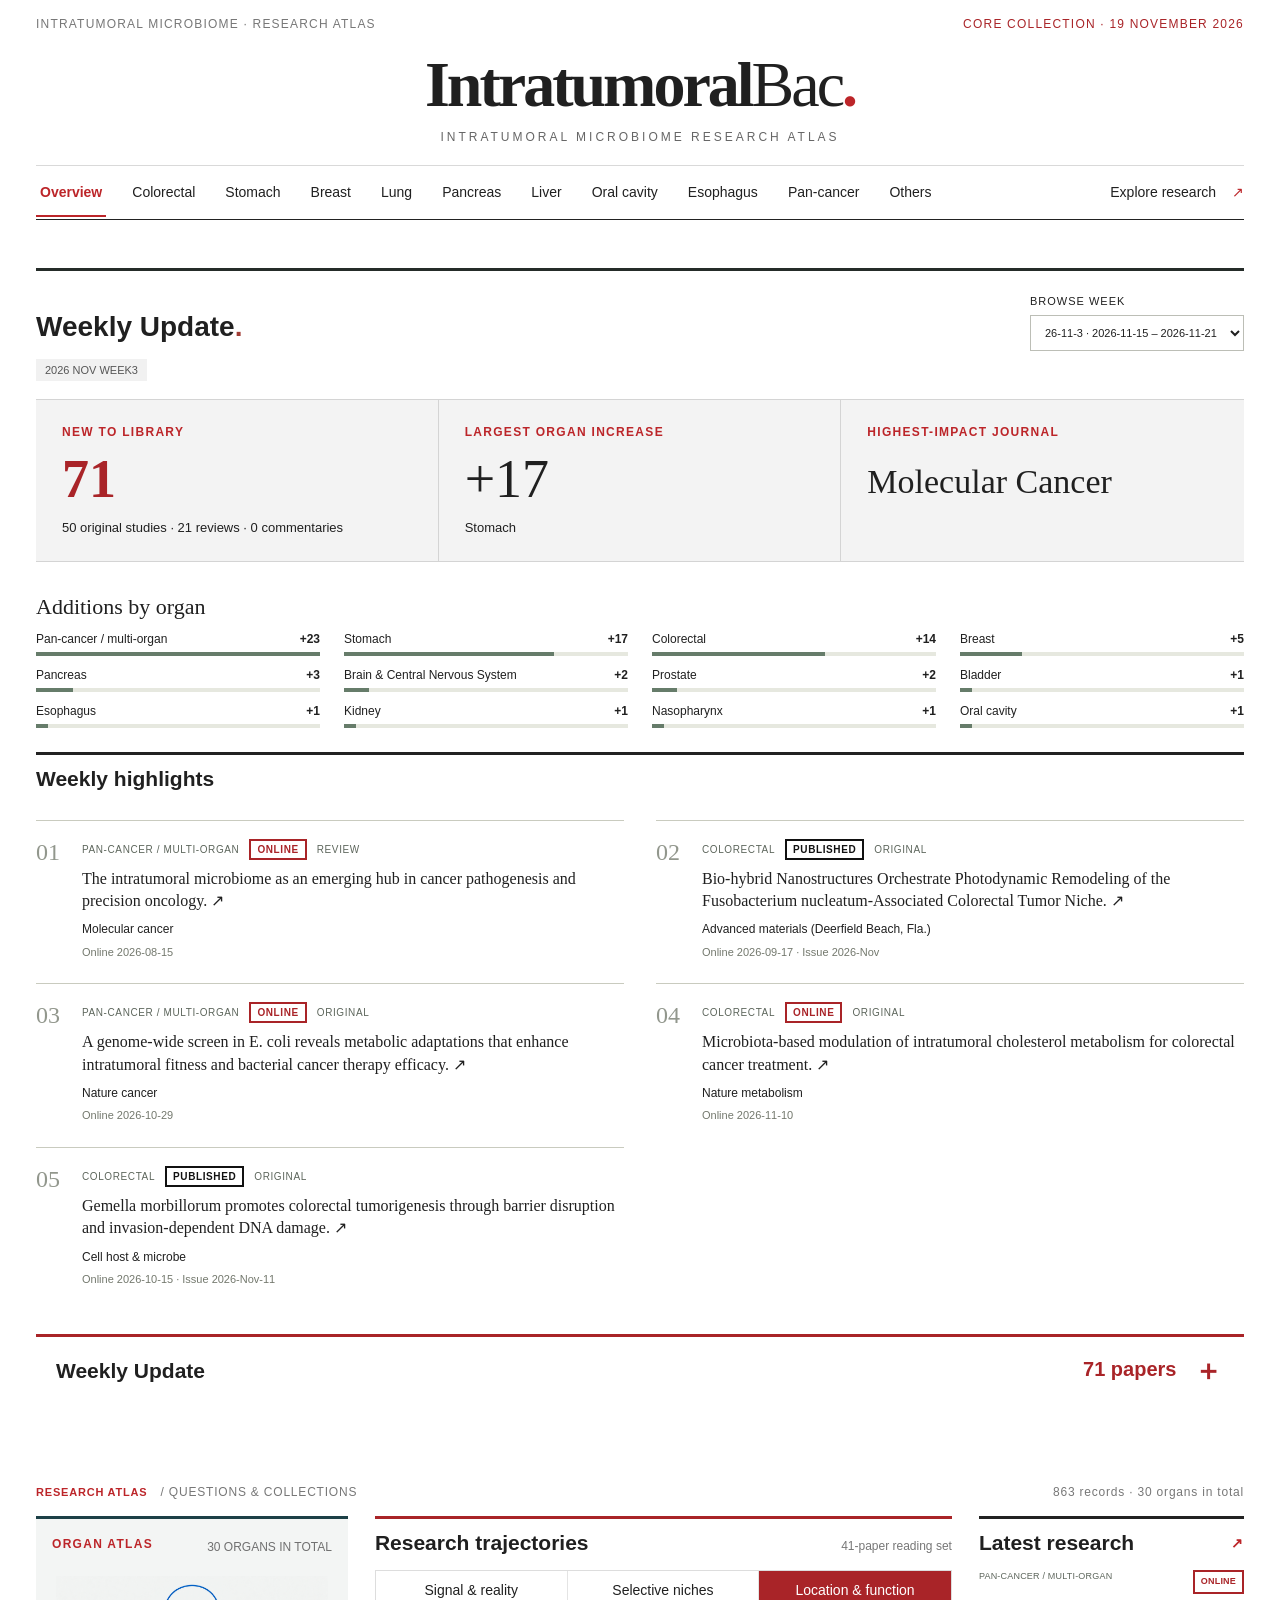
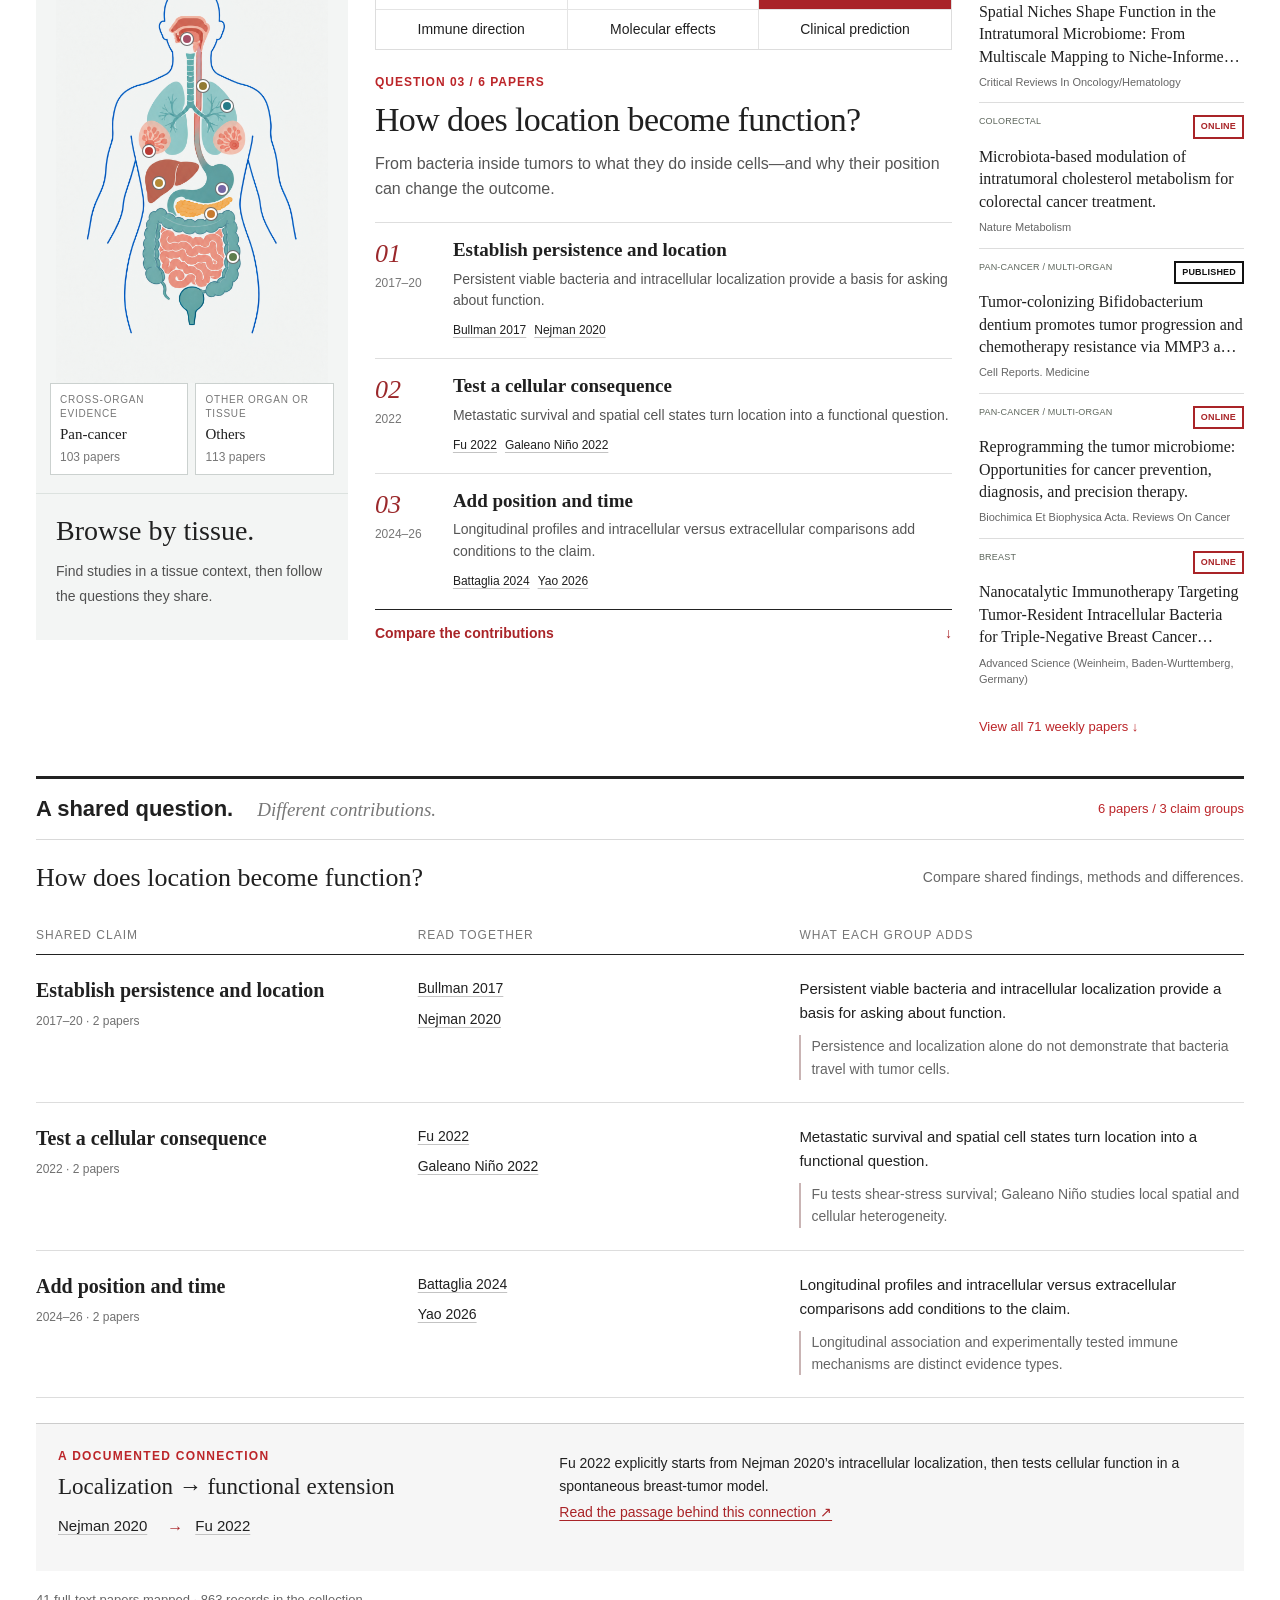
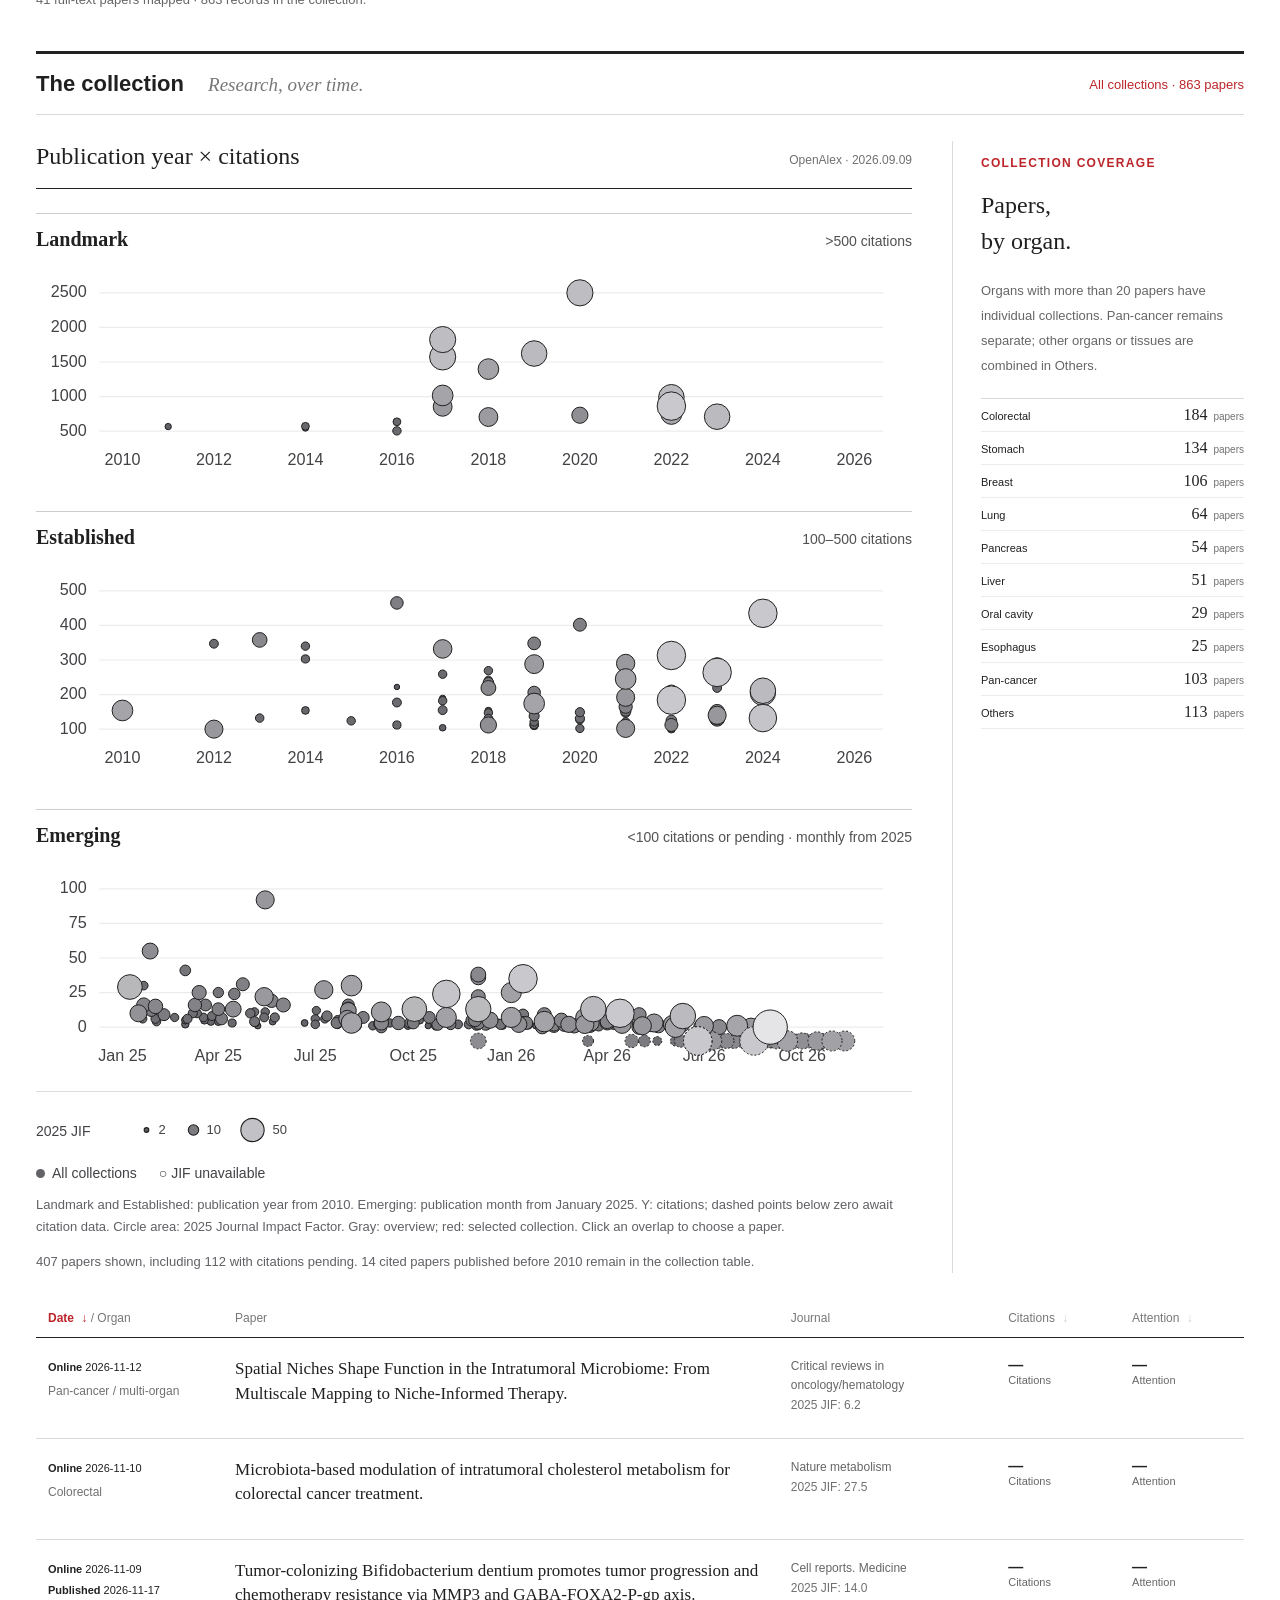
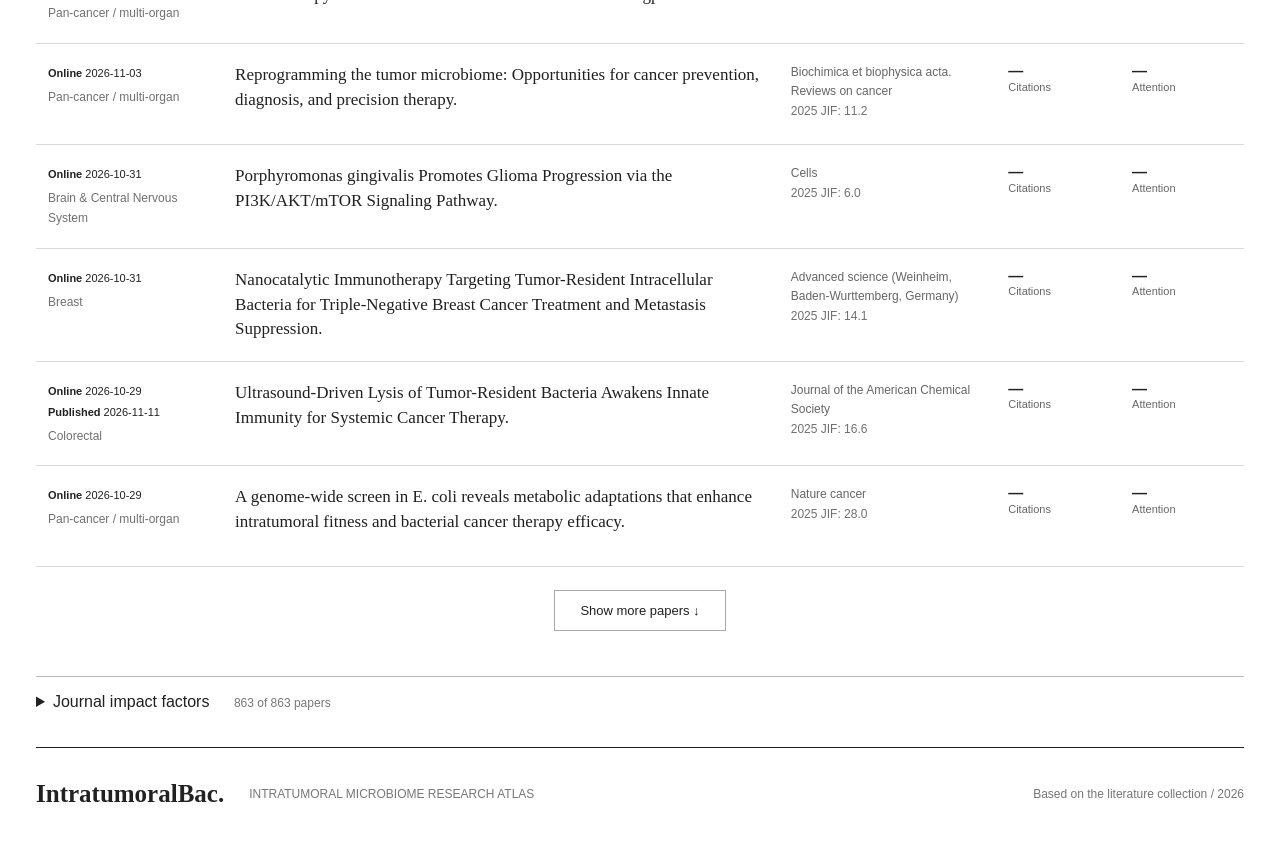
==== commit 0282ca9f: "Publish November literature catch-up and correction updates" ====
--- a/index.html
+++ b/index.html
@@ -2,7 +2,7 @@
 <html lang="en">
 <head><meta charset="utf-8"><meta name="viewport" content="width=device-width,initial-scale=1"><title>IntratumoralBac — Intratumoral Microbiome Research</title><meta name="description" content="Explore intratumoral microbiome research by organ, research question, publication year and citations."><link rel="stylesheet" href="style.css"><link rel="stylesheet" href="homepage-study.css"><link rel="stylesheet" href="weekly.css"></head>
 <body>
-<div class="edition"><span>INTRATUMORAL MICROBIOME · RESEARCH ATLAS</span><span>CORE COLLECTION · 17 SEPTEMBER 2026</span></div>
+<div class="edition"><span>INTRATUMORAL MICROBIOME · RESEARCH ATLAS</span><span>CORE COLLECTION · 19 NOVEMBER 2026</span></div>
 <header><a class="wordmark" href="./">Intratumoral<span>Bac</span><i>.</i></a><div class="mast-sub">INTRATUMORAL MICROBIOME RESEARCH ATLAS</div></header>
 <nav aria-label="Research topics"><div class="nav-left"><button class="active" data-organ="All">Overview</button><a href="#weekly-update">Weekly Update</a></div><a href="abstract-clusters/index.html">Explore research <span>↗</span></a></nav>
 <main>
--- a/weekly.css
+++ b/weekly.css
@@ -7,6 +7,7 @@
 
 /* Compact sidebar cards: full titles remain available on hover and in the weekly list. */
 #recent .weekly-latest li{display:block;padding:12px 0;border-color:#ddd}
+#recent .weekly-latest{grid-column:1/-1;width:100%;min-width:0}
 #recent .weekly-latest li:first-child{border-top:0;padding-top:0}
 #recent .weekly-latest h4{font:16px/1.4 Georgia,serif;margin:7px 0 6px}
 #recent .weekly-latest h4 a{display:-webkit-box;-webkit-box-orient:vertical;-webkit-line-clamp:3;overflow:hidden}
@@ -16,6 +17,7 @@
 #recent .weekly-latest .weekly-latest-journal{min-height:0;margin:0;font-size:11px;line-height:1.5;color:#666;text-transform:capitalize}
 .weekly-context{margin:8px 0 18px}.weekly-status.published{border-color:#aaa;color:#555}
 @media(max-width:760px){#recent .weekly-latest h4 a{-webkit-line-clamp:unset}}
+@media(min-width:741px) and (max-width:1120px){#recent .weekly-latest{display:grid;grid-template-columns:repeat(2,minmax(0,1fr));column-gap:24px}}
 
 .weekly-stats .weekly-new-count{color:#a92428;font-weight:700}
 
